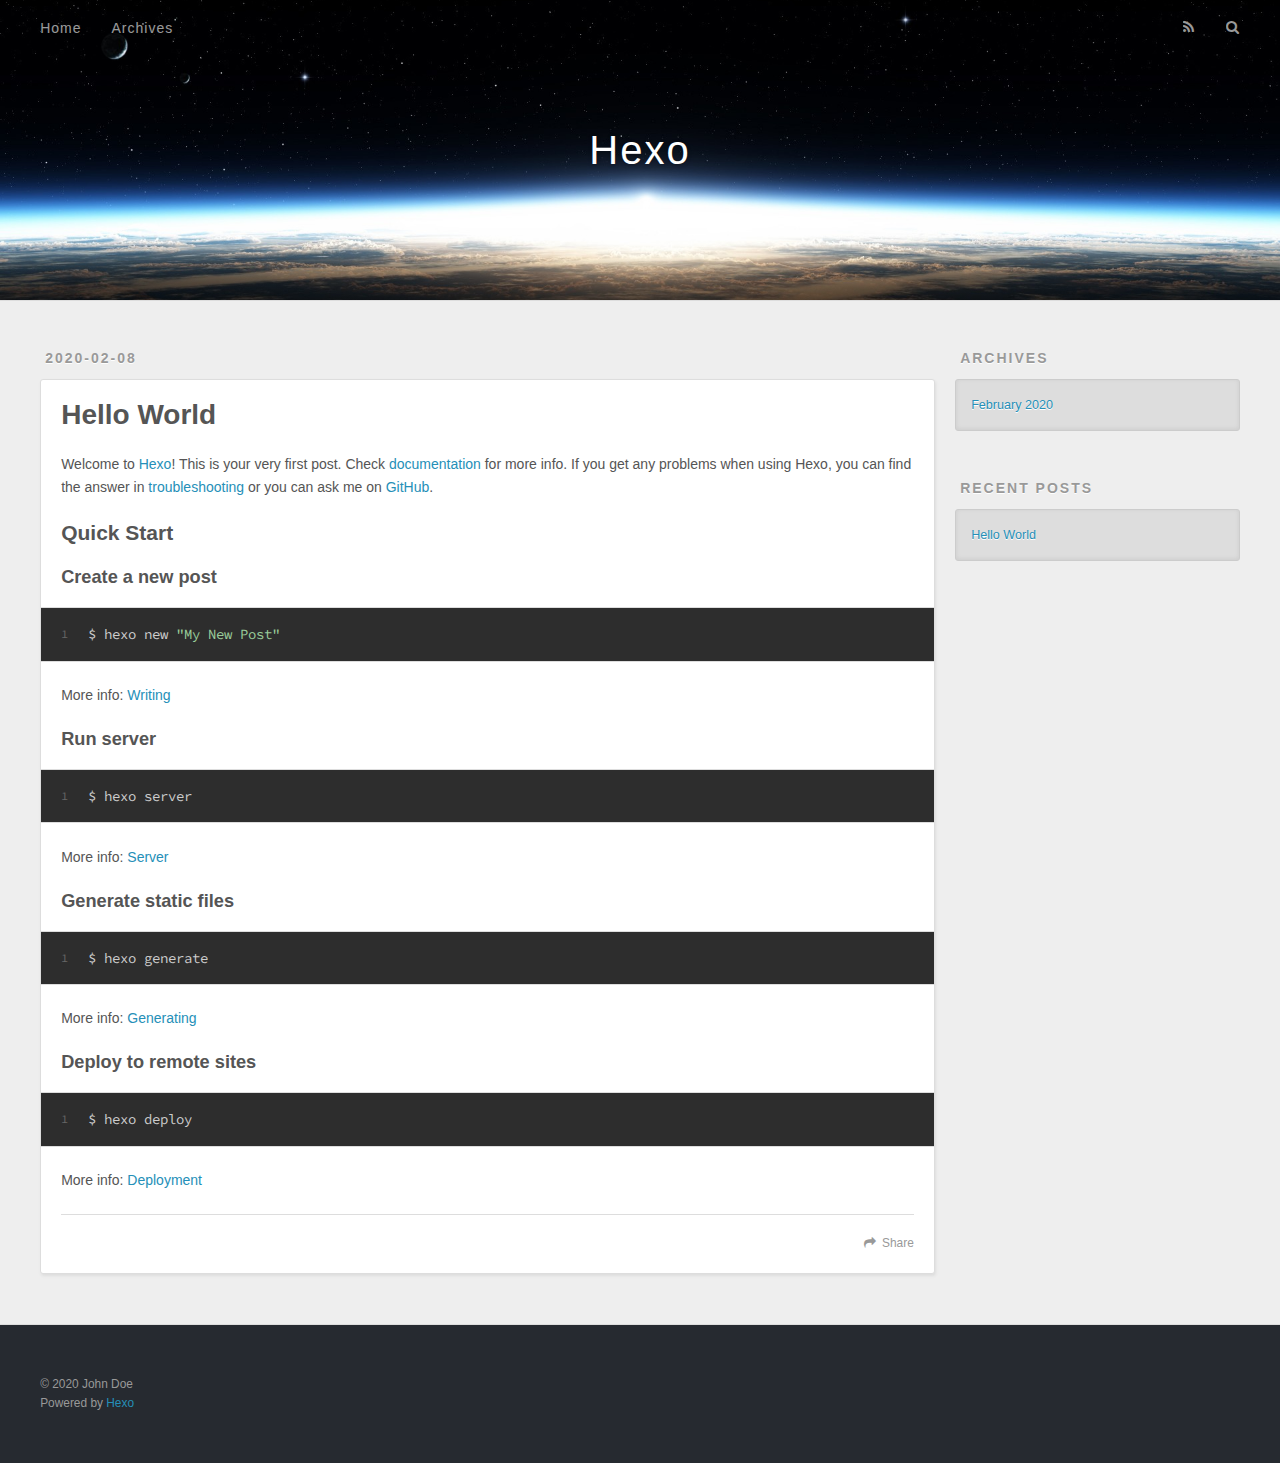
==== index.html @ 09e35860 "Site updated: 2020-02-08 11:05:08" ====
<!DOCTYPE html>
<html>
<head>
  <meta charset="utf-8">
  

  
  <title>Hexo</title>
  <meta name="viewport" content="width=device-width, initial-scale=1, maximum-scale=1">
  <meta property="og:type" content="website">
<meta property="og:title" content="Hexo">
<meta property="og:url" content="http://yoursite.com/index.html">
<meta property="og:site_name" content="Hexo">
<meta property="og:locale" content="en_US">
<meta property="article:author" content="John Doe">
<meta name="twitter:card" content="summary">
  
    <link rel="alternate" href="/atom.xml" title="Hexo" type="application/atom+xml">
  
  
    <link rel="icon" href="/favicon.png">
  
  
    <link href="//fonts.googleapis.com/css?family=Source+Code+Pro" rel="stylesheet" type="text/css">
  
  
<link rel="stylesheet" href="/css/style.css">

<meta name="generator" content="Hexo 4.2.0"></head>

<body>
  <div id="container">
    <div id="wrap">
      <header id="header">
  <div id="banner"></div>
  <div id="header-outer" class="outer">
    <div id="header-title" class="inner">
      <h1 id="logo-wrap">
        <a href="/" id="logo">Hexo</a>
      </h1>
      
    </div>
    <div id="header-inner" class="inner">
      <nav id="main-nav">
        <a id="main-nav-toggle" class="nav-icon"></a>
        
          <a class="main-nav-link" href="/">Home</a>
        
          <a class="main-nav-link" href="/archives">Archives</a>
        
      </nav>
      <nav id="sub-nav">
        
          <a id="nav-rss-link" class="nav-icon" href="/atom.xml" title="RSS Feed"></a>
        
        <a id="nav-search-btn" class="nav-icon" title="Search"></a>
      </nav>
      <div id="search-form-wrap">
        <form action="//google.com/search" method="get" accept-charset="UTF-8" class="search-form"><input type="search" name="q" class="search-form-input" placeholder="Search"><button type="submit" class="search-form-submit">&#xF002;</button><input type="hidden" name="sitesearch" value="http://yoursite.com"></form>
      </div>
    </div>
  </div>
</header>
      <div class="outer">
        <section id="main">
  
    <article id="post-hello-world" class="article article-type-post" itemscope itemprop="blogPost">
  <div class="article-meta">
    <a href="/2020/02/08/hello-world/" class="article-date">
  <time datetime="2020-02-08T02:45:03.140Z" itemprop="datePublished">2020-02-08</time>
</a>
    
  </div>
  <div class="article-inner">
    
    
      <header class="article-header">
        
  
    <h1 itemprop="name">
      <a class="article-title" href="/2020/02/08/hello-world/">Hello World</a>
    </h1>
  

      </header>
    
    <div class="article-entry" itemprop="articleBody">
      
        <p>Welcome to <a href="https://hexo.io/" target="_blank" rel="noopener">Hexo</a>! This is your very first post. Check <a href="https://hexo.io/docs/" target="_blank" rel="noopener">documentation</a> for more info. If you get any problems when using Hexo, you can find the answer in <a href="https://hexo.io/docs/troubleshooting.html" target="_blank" rel="noopener">troubleshooting</a> or you can ask me on <a href="https://github.com/hexojs/hexo/issues" target="_blank" rel="noopener">GitHub</a>.</p>
<h2 id="Quick-Start"><a href="#Quick-Start" class="headerlink" title="Quick Start"></a>Quick Start</h2><h3 id="Create-a-new-post"><a href="#Create-a-new-post" class="headerlink" title="Create a new post"></a>Create a new post</h3><figure class="highlight bash"><table><tr><td class="gutter"><pre><span class="line">1</span><br></pre></td><td class="code"><pre><span class="line">$ hexo new <span class="string">"My New Post"</span></span><br></pre></td></tr></table></figure>

<p>More info: <a href="https://hexo.io/docs/writing.html" target="_blank" rel="noopener">Writing</a></p>
<h3 id="Run-server"><a href="#Run-server" class="headerlink" title="Run server"></a>Run server</h3><figure class="highlight bash"><table><tr><td class="gutter"><pre><span class="line">1</span><br></pre></td><td class="code"><pre><span class="line">$ hexo server</span><br></pre></td></tr></table></figure>

<p>More info: <a href="https://hexo.io/docs/server.html" target="_blank" rel="noopener">Server</a></p>
<h3 id="Generate-static-files"><a href="#Generate-static-files" class="headerlink" title="Generate static files"></a>Generate static files</h3><figure class="highlight bash"><table><tr><td class="gutter"><pre><span class="line">1</span><br></pre></td><td class="code"><pre><span class="line">$ hexo generate</span><br></pre></td></tr></table></figure>

<p>More info: <a href="https://hexo.io/docs/generating.html" target="_blank" rel="noopener">Generating</a></p>
<h3 id="Deploy-to-remote-sites"><a href="#Deploy-to-remote-sites" class="headerlink" title="Deploy to remote sites"></a>Deploy to remote sites</h3><figure class="highlight bash"><table><tr><td class="gutter"><pre><span class="line">1</span><br></pre></td><td class="code"><pre><span class="line">$ hexo deploy</span><br></pre></td></tr></table></figure>

<p>More info: <a href="https://hexo.io/docs/one-command-deployment.html" target="_blank" rel="noopener">Deployment</a></p>

      
    </div>
    <footer class="article-footer">
      <a data-url="http://yoursite.com/2020/02/08/hello-world/" data-id="ck6d0cosb0000vsss9gasaa47" class="article-share-link">Share</a>
      
      
    </footer>
  </div>
  
</article>


  


</section>
        
          <aside id="sidebar">
  
    

  
    

  
    
  
    
  <div class="widget-wrap">
    <h3 class="widget-title">Archives</h3>
    <div class="widget">
      <ul class="archive-list"><li class="archive-list-item"><a class="archive-list-link" href="/archives/2020/02/">February 2020</a></li></ul>
    </div>
  </div>


  
    
  <div class="widget-wrap">
    <h3 class="widget-title">Recent Posts</h3>
    <div class="widget">
      <ul>
        
          <li>
            <a href="/2020/02/08/hello-world/">Hello World</a>
          </li>
        
      </ul>
    </div>
  </div>

  
</aside>
        
      </div>
      <footer id="footer">
  
  <div class="outer">
    <div id="footer-info" class="inner">
      &copy; 2020 John Doe<br>
      Powered by <a href="http://hexo.io/" target="_blank">Hexo</a>
    </div>
  </div>
</footer>
    </div>
    <nav id="mobile-nav">
  
    <a href="/" class="mobile-nav-link">Home</a>
  
    <a href="/archives" class="mobile-nav-link">Archives</a>
  
</nav>
    

<script src="//ajax.googleapis.com/ajax/libs/jquery/2.0.3/jquery.min.js"></script>


  
<link rel="stylesheet" href="/fancybox/jquery.fancybox.css">

  
<script src="/fancybox/jquery.fancybox.pack.js"></script>




<script src="/js/script.js"></script>




  </div>
</body>
</html>
---- css/style.css ----
body {
  width: 100%;
}
body:before,
body:after {
  content: "";
  display: table;
}
body:after {
  clear: both;
}
html,
body,
div,
span,
applet,
object,
iframe,
h1,
h2,
h3,
h4,
h5,
h6,
p,
blockquote,
pre,
a,
abbr,
acronym,
address,
big,
cite,
code,
del,
dfn,
em,
img,
ins,
kbd,
q,
s,
samp,
small,
strike,
strong,
sub,
sup,
tt,
var,
dl,
dt,
dd,
ol,
ul,
li,
fieldset,
form,
label,
legend,
table,
caption,
tbody,
tfoot,
thead,
tr,
th,
td {
  margin: 0;
  padding: 0;
  border: 0;
  outline: 0;
  font-weight: inherit;
  font-style: inherit;
  font-family: inherit;
  font-size: 100%;
  vertical-align: baseline;
}
body {
  line-height: 1;
  color: #000;
  background: #fff;
}
ol,
ul {
  list-style: none;
}
table {
  border-collapse: separate;
  border-spacing: 0;
  vertical-align: middle;
}
caption,
th,
td {
  text-align: left;
  font-weight: normal;
  vertical-align: middle;
}
a img {
  border: none;
}
input,
button {
  margin: 0;
  padding: 0;
}
input::-moz-focus-inner,
button::-moz-focus-inner {
  border: 0;
  padding: 0;
}
@font-face {
  font-family: FontAwesome;
  font-style: normal;
  font-weight: normal;
  src: url("fonts/fontawesome-webfont.eot?v=#4.0.3");
  src: url("fonts/fontawesome-webfont.eot?#iefix&v=#4.0.3") format("embedded-opentype"), url("fonts/fontawesome-webfont.woff?v=#4.0.3") format("woff"), url("fonts/fontawesome-webfont.ttf?v=#4.0.3") format("truetype"), url("fonts/fontawesome-webfont.svg#fontawesomeregular?v=#4.0.3") format("svg");
}
html,
body,
#container {
  height: 100%;
}
body {
  background: #eee;
  font: 14px -apple-system, BlinkMacSystemFont, "Segoe UI", "Roboto", "Oxygen", "Ubuntu", "Cantarell", "Fira Sans", "Droid Sans", "Helvetica Neue", sans-serif;
  -webkit-text-size-adjust: 100%;
}
.outer {
  max-width: 1220px;
  margin: 0 auto;
  padding: 0 20px;
}
.outer:before,
.outer:after {
  content: "";
  display: table;
}
.outer:after {
  clear: both;
}
.inner {
  display: inline;
  float: left;
  width: 98.33333333333333%;
  margin: 0 0.833333333333333%;
}
.left,
.alignleft {
  float: left;
}
.right,
.alignright {
  float: right;
}
.clear {
  clear: both;
}
#container {
  position: relative;
}
.mobile-nav-on {
  overflow: hidden;
}
#wrap {
  height: 100%;
  width: 100%;
  position: absolute;
  top: 0;
  left: 0;
  -webkit-transition: 0.2s ease-out;
  -moz-transition: 0.2s ease-out;
  -ms-transition: 0.2s ease-out;
  transition: 0.2s ease-out;
  z-index: 1;
  background: #eee;
}
.mobile-nav-on #wrap {
  left: 280px;
}
@media screen and (min-width: 768px) {
  #main {
    display: inline;
    float: left;
    width: 73.33333333333333%;
    margin: 0 0.833333333333333%;
  }
}
.article-date,
.article-category-link,
.archive-year,
.widget-title {
  text-decoration: none;
  text-transform: uppercase;
  letter-spacing: 2px;
  color: #999;
  margin-bottom: 1em;
  margin-left: 5px;
  line-height: 1em;
  text-shadow: 0 1px #fff;
  font-weight: bold;
}
.article-inner,
.archive-article-inner {
  background: #fff;
  -webkit-box-shadow: 1px 2px 3px #ddd;
  box-shadow: 1px 2px 3px #ddd;
  border: 1px solid #ddd;
  border-radius: 3px;
}
.article-entry h1,
.widget h1 {
  font-size: 2em;
}
.article-entry h2,
.widget h2 {
  font-size: 1.5em;
}
.article-entry h3,
.widget h3 {
  font-size: 1.3em;
}
.article-entry h4,
.widget h4 {
  font-size: 1.2em;
}
.article-entry h5,
.widget h5 {
  font-size: 1em;
}
.article-entry h6,
.widget h6 {
  font-size: 1em;
  color: #999;
}
.article-entry hr,
.widget hr {
  border: 1px dashed #ddd;
}
.article-entry strong,
.widget strong {
  font-weight: bold;
}
.article-entry em,
.widget em,
.article-entry cite,
.widget cite {
  font-style: italic;
}
.article-entry sup,
.widget sup,
.article-entry sub,
.widget sub {
  font-size: 0.75em;
  line-height: 0;
  position: relative;
  vertical-align: baseline;
}
.article-entry sup,
.widget sup {
  top: -0.5em;
}
.article-entry sub,
.widget sub {
  bottom: -0.2em;
}
.article-entry small,
.widget small {
  font-size: 0.85em;
}
.article-entry acronym,
.widget acronym,
.article-entry abbr,
.widget abbr {
  border-bottom: 1px dotted;
}
.article-entry ul,
.widget ul,
.article-entry ol,
.widget ol,
.article-entry dl,
.widget dl {
  margin: 0 20px;
  line-height: 1.6em;
}
.article-entry ul ul,
.widget ul ul,
.article-entry ol ul,
.widget ol ul,
.article-entry ul ol,
.widget ul ol,
.article-entry ol ol,
.widget ol ol {
  margin-top: 0;
  margin-bottom: 0;
}
.article-entry ul,
.widget ul {
  list-style: disc;
}
.article-entry ol,
.widget ol {
  list-style: decimal;
}
.article-entry dt,
.widget dt {
  font-weight: bold;
}
#header {
  height: 300px;
  position: relative;
  border-bottom: 1px solid #ddd;
}
#header:before,
#header:after {
  content: "";
  position: absolute;
  left: 0;
  right: 0;
  height: 40px;
}
#header:before {
  top: 0;
  background: -webkit-linear-gradient(rgba(0,0,0,0.2), transparent);
  background: -moz-linear-gradient(rgba(0,0,0,0.2), transparent);
  background: -ms-linear-gradient(rgba(0,0,0,0.2), transparent);
  background: linear-gradient(rgba(0,0,0,0.2), transparent);
}
#header:after {
  bottom: 0;
  background: -webkit-linear-gradient(transparent, rgba(0,0,0,0.2));
  background: -moz-linear-gradient(transparent, rgba(0,0,0,0.2));
  background: -ms-linear-gradient(transparent, rgba(0,0,0,0.2));
  background: linear-gradient(transparent, rgba(0,0,0,0.2));
}
#header-outer {
  height: 100%;
  position: relative;
}
#header-inner {
  position: relative;
  overflow: hidden;
}
#banner {
  position: absolute;
  top: 0;
  left: 0;
  width: 100%;
  height: 100%;
  background: url("images/banner.jpg") center #000;
  -webkit-background-size: cover;
  -moz-background-size: cover;
  background-size: cover;
  z-index: -1;
}
#header-title {
  text-align: center;
  height: 40px;
  position: absolute;
  top: 50%;
  left: 0;
  margin-top: -20px;
}
#logo,
#subtitle {
  text-decoration: none;
  color: #fff;
  font-weight: 300;
  text-shadow: 0 1px 4px rgba(0,0,0,0.3);
}
#logo {
  font-size: 40px;
  line-height: 40px;
  letter-spacing: 2px;
}
#subtitle {
  font-size: 16px;
  line-height: 16px;
  letter-spacing: 1px;
}
#subtitle-wrap {
  margin-top: 16px;
}
#main-nav {
  float: left;
  margin-left: -15px;
}
.nav-icon,
.main-nav-link {
  float: left;
  color: #fff;
  opacity: 0.6;
  text-decoration: none;
  text-shadow: 0 1px rgba(0,0,0,0.2);
  -webkit-transition: opacity 0.2s;
  -moz-transition: opacity 0.2s;
  -ms-transition: opacity 0.2s;
  transition: opacity 0.2s;
  display: block;
  padding: 20px 15px;
}
.nav-icon:hover,
.main-nav-link:hover {
  opacity: 1;
}
.nav-icon {
  font-family: FontAwesome;
  text-align: center;
  font-size: 14px;
  width: 14px;
  height: 14px;
  padding: 20px 15px;
  position: relative;
  cursor: pointer;
}
.main-nav-link {
  font-weight: 300;
  letter-spacing: 1px;
}
@media screen and (max-width: 479px) {
  .main-nav-link {
    display: none;
  }
}
#main-nav-toggle {
  display: none;
}
#main-nav-toggle:before {
  content: "\f0c9";
}
@media screen and (max-width: 479px) {
  #main-nav-toggle {
    display: block;
  }
}
#sub-nav {
  float: right;
  margin-right: -15px;
}
#nav-rss-link:before {
  content: "\f09e";
}
#nav-search-btn:before {
  content: "\f002";
}
#search-form-wrap {
  position: absolute;
  top: 15px;
  width: 150px;
  height: 30px;
  right: -150px;
  opacity: 0;
  -webkit-transition: 0.2s ease-out;
  -moz-transition: 0.2s ease-out;
  -ms-transition: 0.2s ease-out;
  transition: 0.2s ease-out;
}
#search-form-wrap.on {
  opacity: 1;
  right: 0;
}
@media screen and (max-width: 479px) {
  #search-form-wrap {
    width: 100%;
    right: -100%;
  }
}
.search-form {
  position: absolute;
  top: 0;
  left: 0;
  right: 0;
  background: #fff;
  padding: 5px 15px;
  border-radius: 15px;
  -webkit-box-shadow: 0 0 10px rgba(0,0,0,0.3);
  box-shadow: 0 0 10px rgba(0,0,0,0.3);
}
.search-form-input {
  border: none;
  background: none;
  color: #555;
  width: 100%;
  font: 13px -apple-system, BlinkMacSystemFont, "Segoe UI", "Roboto", "Oxygen", "Ubuntu", "Cantarell", "Fira Sans", "Droid Sans", "Helvetica Neue", sans-serif;
  outline: none;
}
.search-form-input::-webkit-search-results-decoration,
.search-form-input::-webkit-search-cancel-button {
  -webkit-appearance: none;
}
.search-form-submit {
  position: absolute;
  top: 50%;
  right: 10px;
  margin-top: -7px;
  font: 13px FontAwesome;
  border: none;
  background: none;
  color: #bbb;
  cursor: pointer;
}
.search-form-submit:hover,
.search-form-submit:focus {
  color: #777;
}
.article {
  margin: 50px 0;
}
.article-inner {
  overflow: hidden;
}
.article-meta:before,
.article-meta:after {
  content: "";
  display: table;
}
.article-meta:after {
  clear: both;
}
.article-date {
  float: left;
}
.article-category {
  float: left;
  line-height: 1em;
  color: #ccc;
  text-shadow: 0 1px #fff;
  margin-left: 8px;
}
.article-category:before {
  content: "\2022";
}
.article-category-link {
  margin: 0 12px 1em;
}
.article-header {
  padding: 20px 20px 0;
}
.article-title {
  text-decoration: none;
  font-size: 2em;
  font-weight: bold;
  color: #555;
  line-height: 1.1em;
  -webkit-transition: color 0.2s;
  -moz-transition: color 0.2s;
  -ms-transition: color 0.2s;
  transition: color 0.2s;
}
a.article-title:hover {
  color: #258fb8;
}
.article-entry {
  color: #555;
  padding: 0 20px;
}
.article-entry:before,
.article-entry:after {
  content: "";
  display: table;
}
.article-entry:after {
  clear: both;
}
.article-entry p,
.article-entry table {
  line-height: 1.6em;
  margin: 1.6em 0;
}
.article-entry h1,
.article-entry h2,
.article-entry h3,
.article-entry h4,
.article-entry h5,
.article-entry h6 {
  font-weight: bold;
}
.article-entry h1,
.article-entry h2,
.article-entry h3,
.article-entry h4,
.article-entry h5,
.article-entry h6 {
  line-height: 1.1em;
  margin: 1.1em 0;
}
.article-entry a {
  color: #258fb8;
  text-decoration: none;
}
.article-entry a:hover {
  text-decoration: underline;
}
.article-entry ul,
.article-entry ol,
.article-entry dl {
  margin-top: 1.6em;
  margin-bottom: 1.6em;
}
.article-entry img,
.article-entry video {
  max-width: 100%;
  height: auto;
  display: block;
  margin: auto;
}
.article-entry iframe {
  border: none;
}
.article-entry table {
  width: 100%;
  border-collapse: collapse;
  border-spacing: 0;
}
.article-entry th {
  font-weight: bold;
  border-bottom: 3px solid #ddd;
  padding-bottom: 0.5em;
}
.article-entry td {
  border-bottom: 1px solid #ddd;
  padding: 10px 0;
}
.article-entry blockquote {
  font-family: Georgia, "Times New Roman", serif;
  font-size: 1.4em;
  margin: 1.6em 20px;
  text-align: center;
}
.article-entry blockquote footer {
  font-size: 14px;
  margin: 1.6em 0;
  font-family: -apple-system, BlinkMacSystemFont, "Segoe UI", "Roboto", "Oxygen", "Ubuntu", "Cantarell", "Fira Sans", "Droid Sans", "Helvetica Neue", sans-serif;
}
.article-entry blockquote footer cite:before {
  content: "—";
  padding: 0 0.5em;
}
.article-entry .pullquote {
  text-align: left;
  width: 45%;
  margin: 0;
}
.article-entry .pullquote.left {
  margin-left: 0.5em;
  margin-right: 1em;
}
.article-entry .pullquote.right {
  margin-right: 0.5em;
  margin-left: 1em;
}
.article-entry .caption {
  color: #999;
  display: block;
  font-size: 0.9em;
  margin-top: 0.5em;
  position: relative;
  text-align: center;
}
.article-entry .video-container {
  position: relative;
  padding-top: 56.25%;
  height: 0;
  overflow: hidden;
}
.article-entry .video-container iframe,
.article-entry .video-container object,
.article-entry .video-container embed {
  position: absolute;
  top: 0;
  left: 0;
  width: 100%;
  height: 100%;
  margin-top: 0;
}
.article-more-link a {
  display: inline-block;
  line-height: 1em;
  padding: 6px 15px;
  border-radius: 15px;
  background: #eee;
  color: #999;
  text-shadow: 0 1px #fff;
  text-decoration: none;
}
.article-more-link a:hover {
  background: #258fb8;
  color: #fff;
  text-decoration: none;
  text-shadow: 0 1px #1e7293;
}
.article-footer {
  font-size: 0.85em;
  line-height: 1.6em;
  border-top: 1px solid #ddd;
  padding-top: 1.6em;
  margin: 0 20px 20px;
}
.article-footer:before,
.article-footer:after {
  content: "";
  display: table;
}
.article-footer:after {
  clear: both;
}
.article-footer a {
  color: #999;
  text-decoration: none;
}
.article-footer a:hover {
  color: #555;
}
.article-tag-list-item {
  float: left;
  margin-right: 10px;
}
.article-tag-list-link:before {
  content: "#";
}
.article-comment-link {
  float: right;
}
.article-comment-link:before {
  content: "\f075";
  font-family: FontAwesome;
  padding-right: 8px;
}
.article-share-link {
  cursor: pointer;
  float: right;
  margin-left: 20px;
}
.article-share-link:before {
  content: "\f064";
  font-family: FontAwesome;
  padding-right: 6px;
}
#article-nav {
  position: relative;
}
#article-nav:before,
#article-nav:after {
  content: "";
  display: table;
}
#article-nav:after {
  clear: both;
}
@media screen and (min-width: 768px) {
  #article-nav {
    margin: 50px 0;
  }
  #article-nav:before {
    width: 8px;
    height: 8px;
    position: absolute;
    top: 50%;
    left: 50%;
    margin-top: -4px;
    margin-left: -4px;
    content: "";
    border-radius: 50%;
    background: #ddd;
    -webkit-box-shadow: 0 1px 2px #fff;
    box-shadow: 0 1px 2px #fff;
  }
}
.article-nav-link-wrap {
  text-decoration: none;
  text-shadow: 0 1px #fff;
  color: #999;
  -webkit-box-sizing: border-box;
  -moz-box-sizing: border-box;
  box-sizing: border-box;
  margin-top: 50px;
  text-align: center;
  display: block;
}
.article-nav-link-wrap:hover {
  color: #555;
}
@media screen and (min-width: 768px) {
  .article-nav-link-wrap {
    width: 50%;
    margin-top: 0;
  }
}
@media screen and (min-width: 768px) {
  #article-nav-newer {
    float: left;
    text-align: right;
    padding-right: 20px;
  }
}
@media screen and (min-width: 768px) {
  #article-nav-older {
    float: right;
    text-align: left;
    padding-left: 20px;
  }
}
.article-nav-caption {
  text-transform: uppercase;
  letter-spacing: 2px;
  color: #ddd;
  line-height: 1em;
  font-weight: bold;
}
#article-nav-newer .article-nav-caption {
  margin-right: -2px;
}
.article-nav-title {
  font-size: 0.85em;
  line-height: 1.6em;
  margin-top: 0.5em;
}
.article-share-box {
  position: absolute;
  display: none;
  background: #fff;
  -webkit-box-shadow: 1px 2px 10px rgba(0,0,0,0.2);
  box-shadow: 1px 2px 10px rgba(0,0,0,0.2);
  border-radius: 3px;
  margin-left: -145px;
  overflow: hidden;
  z-index: 1;
}
.article-share-box.on {
  display: block;
}
.article-share-input {
  width: 100%;
  background: none;
  -webkit-box-sizing: border-box;
  -moz-box-sizing: border-box;
  box-sizing: border-box;
  font: 14px -apple-system, BlinkMacSystemFont, "Segoe UI", "Roboto", "Oxygen", "Ubuntu", "Cantarell", "Fira Sans", "Droid Sans", "Helvetica Neue", sans-serif;
  padding: 0 15px;
  color: #555;
  outline: none;
  border: 1px solid #ddd;
  border-radius: 3px 3px 0 0;
  height: 36px;
  line-height: 36px;
}
.article-share-links {
  background: #eee;
}
.article-share-links:before,
.article-share-links:after {
  content: "";
  display: table;
}
.article-share-links:after {
  clear: both;
}
.article-share-twitter,
.article-share-facebook,
.article-share-pinterest,
.article-share-google {
  width: 50px;
  height: 36px;
  display: block;
  float: left;
  position: relative;
  color: #999;
  text-shadow: 0 1px #fff;
}
.article-share-twitter:before,
.article-share-facebook:before,
.article-share-pinterest:before,
.article-share-google:before {
  font-size: 20px;
  font-family: FontAwesome;
  width: 20px;
  height: 20px;
  position: absolute;
  top: 50%;
  left: 50%;
  margin-top: -10px;
  margin-left: -10px;
  text-align: center;
}
.article-share-twitter:hover,
.article-share-facebook:hover,
.article-share-pinterest:hover,
.article-share-google:hover {
  color: #fff;
}
.article-share-twitter:before {
  content: "\f099";
}
.article-share-twitter:hover {
  background: #00aced;
  text-shadow: 0 1px #008abe;
}
.article-share-facebook:before {
  content: "\f09a";
}
.article-share-facebook:hover {
  background: #3b5998;
  text-shadow: 0 1px #2f477a;
}
.article-share-pinterest:before {
  content: "\f0d2";
}
.article-share-pinterest:hover {
  background: #cb2027;
  text-shadow: 0 1px #a21a1f;
}
.article-share-google:before {
  content: "\f0d5";
}
.article-share-google:hover {
  background: #dd4b39;
  text-shadow: 0 1px #be3221;
}
.article-gallery {
  background: #000;
  position: relative;
}
.article-gallery-photos {
  position: relative;
  overflow: hidden;
}
.article-gallery-img {
  display: none;
  max-width: 100%;
}
.article-gallery-img:first-child {
  display: block;
}
.article-gallery-img.loaded {
  position: absolute;
  display: block;
}
.article-gallery-img img {
  display: block;
  max-width: 100%;
  margin: 0 auto;
}
#comments {
  background: #fff;
  -webkit-box-shadow: 1px 2px 3px #ddd;
  box-shadow: 1px 2px 3px #ddd;
  padding: 20px;
  border: 1px solid #ddd;
  border-radius: 3px;
  margin: 50px 0;
}
#comments a {
  color: #258fb8;
}
.archives-wrap {
  margin: 50px 0;
}
.archives:before,
.archives:after {
  content: "";
  display: table;
}
.archives:after {
  clear: both;
}
.archive-year-wrap {
  margin-bottom: 1em;
}
.archives {
  -webkit-column-gap: 10px;
  -moz-column-gap: 10px;
  column-gap: 10px;
}
@media screen and (min-width: 480px) and (max-width: 767px) {
  .archives {
    -webkit-column-count: 2;
    -moz-column-count: 2;
    column-count: 2;
  }
}
@media screen and (min-width: 768px) {
  .archives {
    -webkit-column-count: 3;
    -moz-column-count: 3;
    column-count: 3;
  }
}
.archive-article {
  -webkit-column-break-inside: avoid;
  page-break-inside: avoid;
  overflow: hidden;
  break-inside: avoid-column;
}
.archive-article-inner {
  padding: 10px;
  margin-bottom: 15px;
}
.archive-article-title {
  text-decoration: none;
  font-weight: bold;
  color: #555;
  -webkit-transition: color 0.2s;
  -moz-transition: color 0.2s;
  -ms-transition: color 0.2s;
  transition: color 0.2s;
  line-height: 1.6em;
}
.archive-article-title:hover {
  color: #258fb8;
}
.archive-article-footer {
  margin-top: 1em;
}
.archive-article-date {
  color: #999;
  text-decoration: none;
  font-size: 0.85em;
  line-height: 1em;
  margin-bottom: 0.5em;
  display: block;
}
#page-nav {
  margin: 50px auto;
  background: #fff;
  -webkit-box-shadow: 1px 2px 3px #ddd;
  box-shadow: 1px 2px 3px #ddd;
  border: 1px solid #ddd;
  border-radius: 3px;
  text-align: center;
  color: #999;
  overflow: hidden;
}
#page-nav:before,
#page-nav:after {
  content: "";
  display: table;
}
#page-nav:after {
  clear: both;
}
#page-nav a,
#page-nav span {
  padding: 10px 20px;
  line-height: 1;
  height: 2ex;
}
#page-nav a {
  color: #999;
  text-decoration: none;
}
#page-nav a:hover {
  background: #999;
  color: #fff;
}
#page-nav .prev {
  float: left;
}
#page-nav .next {
  float: right;
}
#page-nav .page-number {
  display: inline-block;
}
@media screen and (max-width: 479px) {
  #page-nav .page-number {
    display: none;
  }
}
#page-nav .current {
  color: #555;
  font-weight: bold;
}
#page-nav .space {
  color: #ddd;
}
#footer {
  background: #262a30;
  padding: 50px 0;
  border-top: 1px solid #ddd;
  color: #999;
}
#footer a {
  color: #258fb8;
  text-decoration: none;
}
#footer a:hover {
  text-decoration: underline;
}
#footer-info {
  line-height: 1.6em;
  font-size: 0.85em;
}
.article-entry pre,
.article-entry .highlight {
  background: #2d2d2d;
  margin: 0 -20px;
  padding: 15px 20px;
  border-style: solid;
  border-color: #ddd;
  border-width: 1px 0;
  overflow: auto;
  color: #ccc;
  line-height: 22.400000000000002px;
}
.article-entry .highlight .gutter pre,
.article-entry .gist .gist-file .gist-data .line-numbers {
  color: #666;
  font-size: 0.85em;
}
.article-entry pre,
.article-entry code {
  font-family: "Source Code Pro", Consolas, Monaco, Menlo, Consolas, monospace;
}
.article-entry code {
  background: #eee;
  text-shadow: 0 1px #fff;
  padding: 0 0.3em;
}
.article-entry pre code {
  background: none;
  text-shadow: none;
  padding: 0;
}
.article-entry .highlight pre {
  border: none;
  margin: 0;
  padding: 0;
}
.article-entry .highlight table {
  margin: 0;
  width: auto;
}
.article-entry .highlight td {
  border: none;
  padding: 0;
}
.article-entry .highlight figcaption {
  font-size: 0.85em;
  color: #999;
  line-height: 1em;
  margin-bottom: 1em;
}
.article-entry .highlight figcaption:before,
.article-entry .highlight figcaption:after {
  content: "";
  display: table;
}
.article-entry .highlight figcaption:after {
  clear: both;
}
.article-entry .highlight figcaption a {
  float: right;
}
.article-entry .highlight .gutter pre {
  text-align: right;
  padding-right: 20px;
}
.article-entry .highlight .line {
  height: 22.400000000000002px;
}
.article-entry .highlight .line.marked {
  background: #515151;
}
.article-entry .gist {
  margin: 0 -20px;
  border-style: solid;
  border-color: #ddd;
  border-width: 1px 0;
  background: #2d2d2d;
  padding: 15px 20px 15px 0;
}
.article-entry .gist .gist-file {
  border: none;
  font-family: "Source Code Pro", Consolas, Monaco, Menlo, Consolas, monospace;
  margin: 0;
}
.article-entry .gist .gist-file .gist-data {
  background: none;
  border: none;
}
.article-entry .gist .gist-file .gist-data .line-numbers {
  background: none;
  border: none;
  padding: 0 20px 0 0;
}
.article-entry .gist .gist-file .gist-data .line-data {
  padding: 0 !important;
}
.article-entry .gist .gist-file .highlight {
  margin: 0;
  padding: 0;
  border: none;
}
.article-entry .gist .gist-file .gist-meta {
  background: #2d2d2d;
  color: #999;
  font: 0.85em -apple-system, BlinkMacSystemFont, "Segoe UI", "Roboto", "Oxygen", "Ubuntu", "Cantarell", "Fira Sans", "Droid Sans", "Helvetica Neue", sans-serif;
  text-shadow: 0 0;
  padding: 0;
  margin-top: 1em;
  margin-left: 20px;
}
.article-entry .gist .gist-file .gist-meta a {
  color: #258fb8;
  font-weight: normal;
}
.article-entry .gist .gist-file .gist-meta a:hover {
  text-decoration: underline;
}
pre .comment,
pre .title {
  color: #999;
}
pre .variable,
pre .attribute,
pre .tag,
pre .regexp,
pre .ruby .constant,
pre .xml .tag .title,
pre .xml .pi,
pre .xml .doctype,
pre .html .doctype,
pre .css .id,
pre .css .class,
pre .css .pseudo {
  color: #f2777a;
}
pre .number,
pre .preprocessor,
pre .built_in,
pre .literal,
pre .params,
pre .constant {
  color: #f99157;
}
pre .class,
pre .ruby .class .title,
pre .css .rules .attribute {
  color: #9c9;
}
pre .string,
pre .value,
pre .inheritance,
pre .header,
pre .ruby .symbol,
pre .xml .cdata {
  color: #9c9;
}
pre .css .hexcolor {
  color: #6cc;
}
pre .function,
pre .python .decorator,
pre .python .title,
pre .ruby .function .title,
pre .ruby .title .keyword,
pre .perl .sub,
pre .javascript .title,
pre .coffeescript .title {
  color: #69c;
}
pre .keyword,
pre .javascript .function {
  color: #c9c;
}
@media screen and (max-width: 479px) {
  #mobile-nav {
    position: absolute;
    top: 0;
    left: 0;
    width: 280px;
    height: 100%;
    background: #191919;
    border-right: 1px solid #fff;
  }
}
@media screen and (max-width: 479px) {
  .mobile-nav-link {
    display: block;
    color: #999;
    text-decoration: none;
    padding: 15px 20px;
    font-weight: bold;
  }
  .mobile-nav-link:hover {
    color: #fff;
  }
}
@media screen and (min-width: 768px) {
  #sidebar {
    display: inline;
    float: left;
    width: 23.333333333333332%;
    margin: 0 0.833333333333333%;
  }
}
.widget-wrap {
  margin: 50px 0;
}
.widget {
  color: #777;
  text-shadow: 0 1px #fff;
  background: #ddd;
  -webkit-box-shadow: 0 -1px 4px #ccc inset;
  box-shadow: 0 -1px 4px #ccc inset;
  border: 1px solid #ccc;
  padding: 15px;
  border-radius: 3px;
}
.widget a {
  color: #258fb8;
  text-decoration: none;
}
.widget a:hover {
  text-decoration: underline;
}
.widget ul ul,
.widget ol ul,
.widget dl ul,
.widget ul ol,
.widget ol ol,
.widget dl ol,
.widget ul dl,
.widget ol dl,
.widget dl dl {
  margin-left: 15px;
  list-style: disc;
}
.widget {
  line-height: 1.6em;
  word-wrap: break-word;
  font-size: 0.9em;
}
.widget ul,
.widget ol {
  list-style: none;
  margin: 0;
}
.widget ul ul,
.widget ol ul,
.widget ul ol,
.widget ol ol {
  margin: 0 20px;
}
.widget ul ul,
.widget ol ul {
  list-style: disc;
}
.widget ul ol,
.widget ol ol {
  list-style: decimal;
}
.category-list-count,
.tag-list-count,
.archive-list-count {
  padding-left: 5px;
  color: #999;
  font-size: 0.85em;
}
.category-list-count:before,
.tag-list-count:before,
.archive-list-count:before {
  content: "(";
}
.category-list-count:after,
.tag-list-count:after,
.archive-list-count:after {
  content: ")";
}
.tagcloud a {
  margin-right: 5px;
  display: inline-block;
}
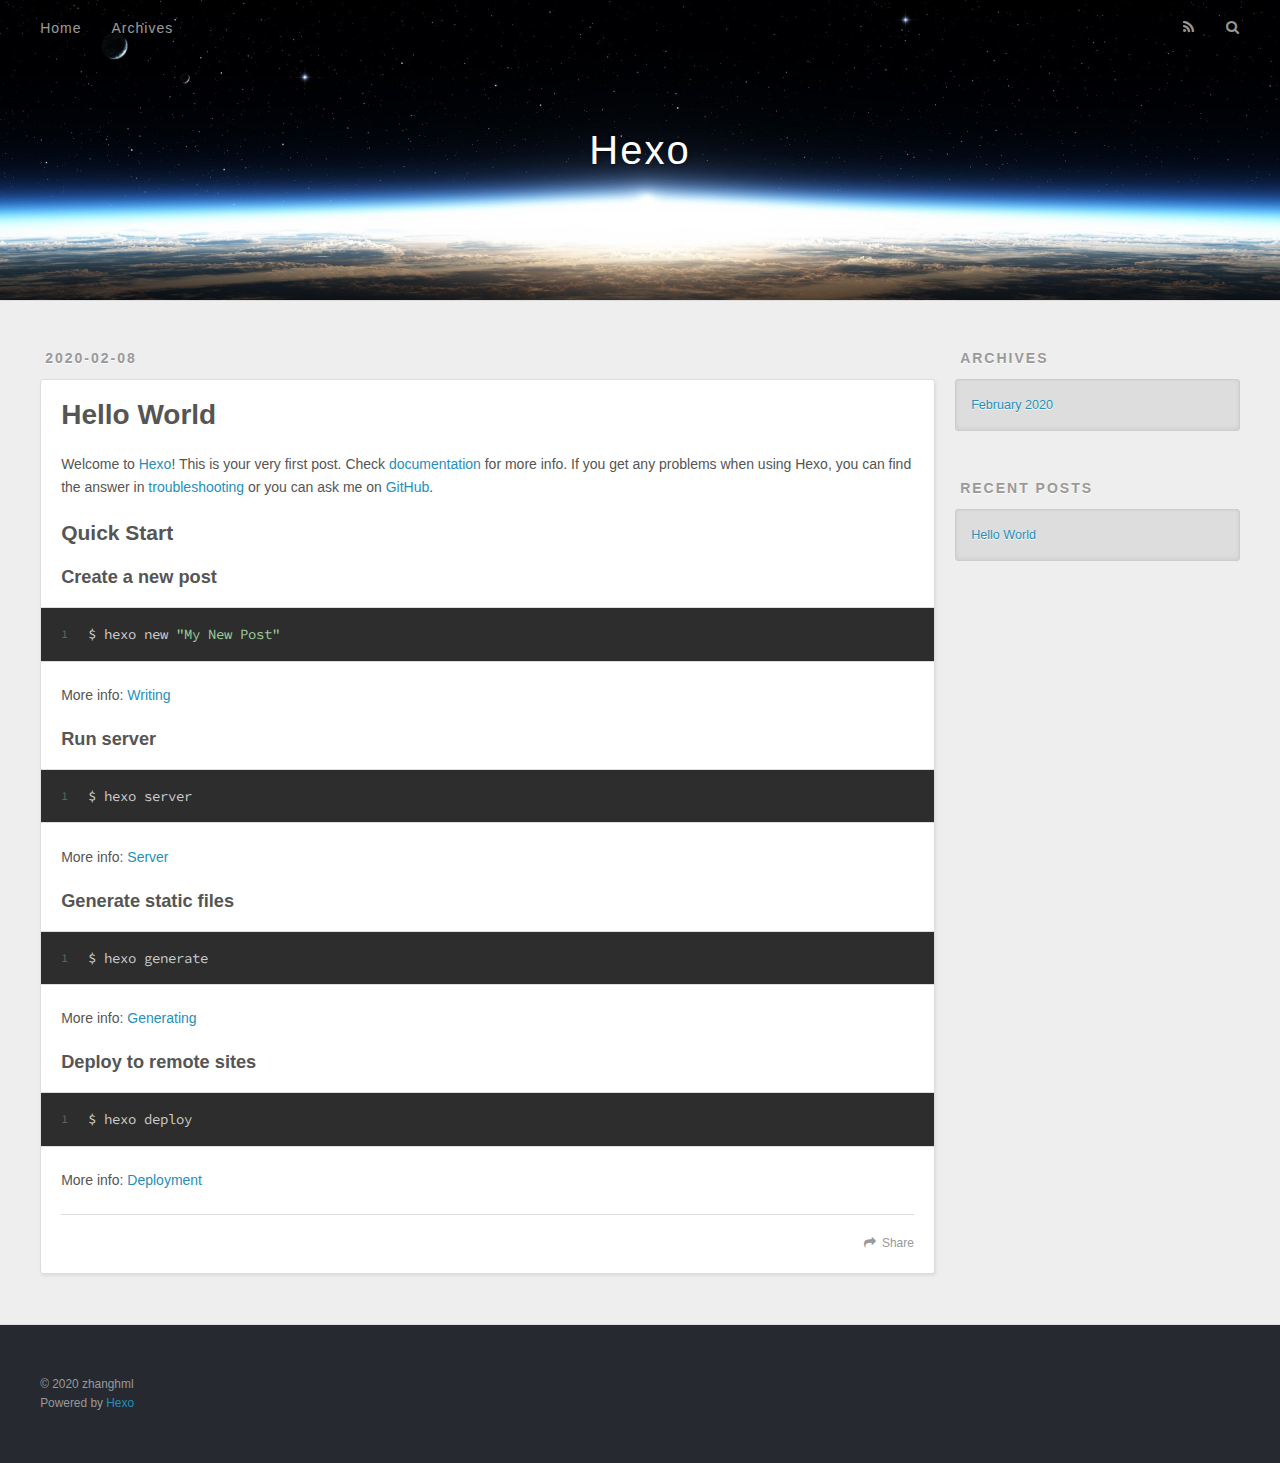
==== commit 9694e5e9: "Site updated: 2020-02-08 13:38:48" ====
--- a/index.html
+++ b/index.html
@@ -12,7 +12,7 @@
 <meta property="og:url" content="http://yoursite.com/index.html">
 <meta property="og:site_name" content="Hexo">
 <meta property="og:locale" content="en_US">
-<meta property="article:author" content="John Doe">
+<meta property="article:author" content="zhanghml">
 <meta name="twitter:card" content="summary">
   
     <link rel="alternate" href="/atom.xml" title="Hexo" type="application/atom+xml">
@@ -159,7 +159,7 @@
   
   <div class="outer">
     <div id="footer-info" class="inner">
-      &copy; 2020 John Doe<br>
+      &copy; 2020 zhanghml<br>
       Powered by <a href="http://hexo.io/" target="_blank">Hexo</a>
     </div>
   </div>
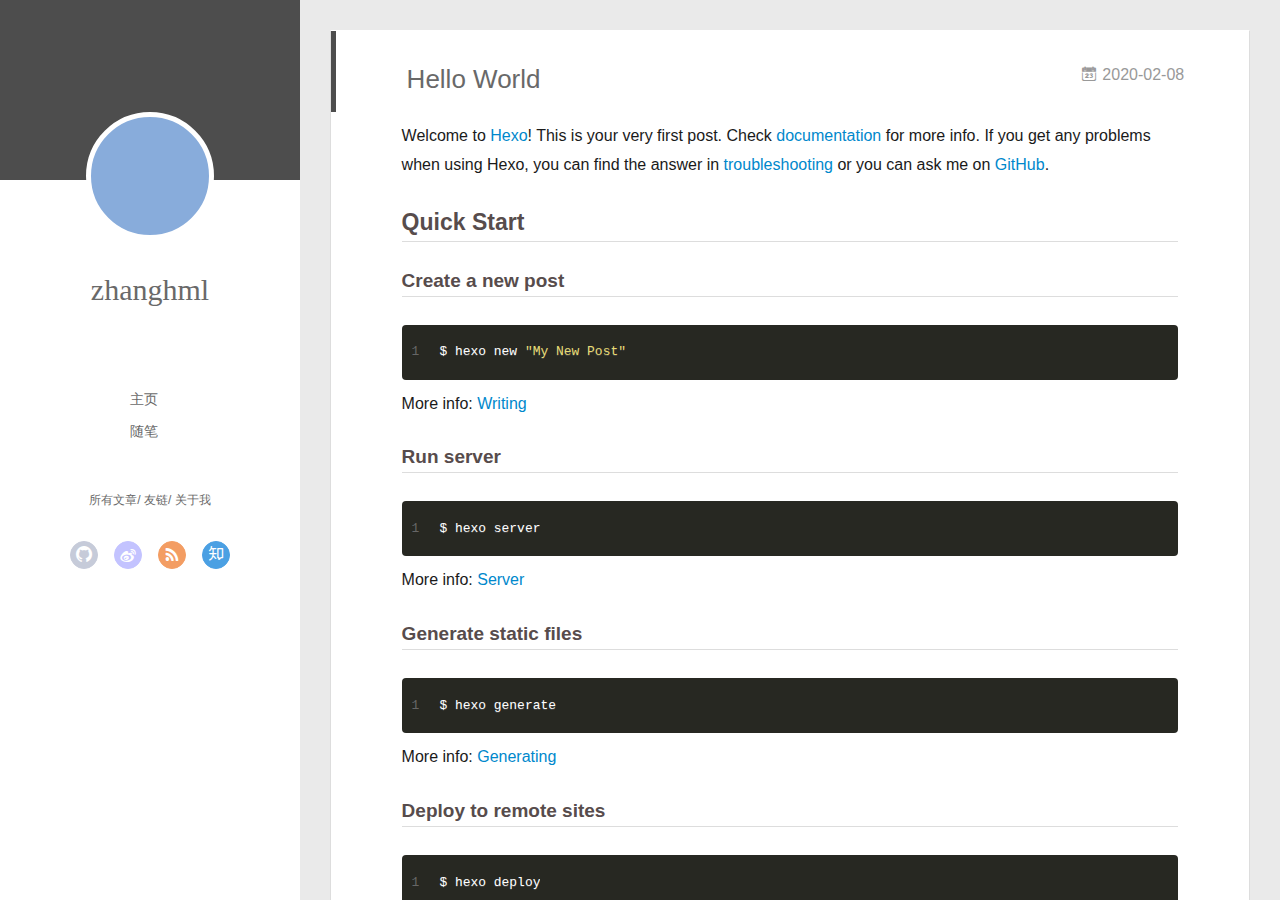
==== commit 64ae5024: "Site updated: 2020-02-08 14:01:09" ====
--- a/index.html
+++ b/index.html
@@ -3,76 +3,157 @@
 <head>
   <meta charset="utf-8">
   
-
-  
-  <title>Hexo</title>
+  <meta name="renderer" content="webkit">
+  <meta http-equiv="X-UA-Compatible" content="IE=edge" >
+  <link rel="dns-prefetch" href="http://yoursite.com">
+  <title>我的博客网站</title>
   <meta name="viewport" content="width=device-width, initial-scale=1, maximum-scale=1">
   <meta property="og:type" content="website">
-<meta property="og:title" content="Hexo">
+<meta property="og:title" content="我的博客网站">
 <meta property="og:url" content="http://yoursite.com/index.html">
-<meta property="og:site_name" content="Hexo">
+<meta property="og:site_name" content="我的博客网站">
 <meta property="og:locale" content="en_US">
 <meta property="article:author" content="zhanghml">
 <meta name="twitter:card" content="summary">
   
-    <link rel="alternate" href="/atom.xml" title="Hexo" type="application/atom+xml">
+    <link rel="alternative" href="/atom.xml" title="我的博客网站" type="application/atom+xml">
   
   
     <link rel="icon" href="/favicon.png">
   
-  
-    <link href="//fonts.googleapis.com/css?family=Source+Code+Pro" rel="stylesheet" type="text/css">
-  
-  
-<link rel="stylesheet" href="/css/style.css">
+  <link rel="stylesheet" type="text/css" href="/./main.0cf68a.css">
+  <style type="text/css">
+  
+    #container.show {
+      background: linear-gradient(200deg,#a0cfe4,#e8c37e);
+    }
+  </style>
+  
+
+  
 
 <meta name="generator" content="Hexo 4.2.0"></head>
 
 <body>
-  <div id="container">
-    <div id="wrap">
-      <header id="header">
-  <div id="banner"></div>
-  <div id="header-outer" class="outer">
-    <div id="header-title" class="inner">
-      <h1 id="logo-wrap">
-        <a href="/" id="logo">Hexo</a>
-      </h1>
-      
-    </div>
-    <div id="header-inner" class="inner">
-      <nav id="main-nav">
-        <a id="main-nav-toggle" class="nav-icon"></a>
-        
-          <a class="main-nav-link" href="/">Home</a>
-        
-          <a class="main-nav-link" href="/archives">Archives</a>
-        
-      </nav>
-      <nav id="sub-nav">
-        
-          <a id="nav-rss-link" class="nav-icon" href="/atom.xml" title="RSS Feed"></a>
-        
-        <a id="nav-search-btn" class="nav-icon" title="Search"></a>
-      </nav>
-      <div id="search-form-wrap">
-        <form action="//google.com/search" method="get" accept-charset="UTF-8" class="search-form"><input type="search" name="q" class="search-form-input" placeholder="Search"><button type="submit" class="search-form-submit">&#xF002;</button><input type="hidden" name="sitesearch" value="http://yoursite.com"></form>
-      </div>
-    </div>
-  </div>
-</header>
-      <div class="outer">
-        <section id="main">
-  
-    <article id="post-hello-world" class="article article-type-post" itemscope itemprop="blogPost">
-  <div class="article-meta">
-    <a href="/2020/02/08/hello-world/" class="article-date">
-  <time datetime="2020-02-08T02:45:03.140Z" itemprop="datePublished">2020-02-08</time>
-</a>
-    
-  </div>
+  <div id="container" q-class="show:isCtnShow">
+    <canvas id="anm-canvas" class="anm-canvas"></canvas>
+    <div class="left-col" q-class="show:isShow">
+      
+<div class="overlay" style="background: #4d4d4d"></div>
+<div class="intrude-less">
+	<header id="header" class="inner">
+		<a href="/" class="profilepic">
+			<img src="" class="js-avatar">
+		</a>
+		<hgroup>
+		  <h1 class="header-author"><a href="/">zhanghml</a></h1>
+		</hgroup>
+		
+
+		<nav class="header-menu">
+			<ul>
+			
+				<li><a href="/">主页</a></li>
+	        
+				<li><a href="/tags/%E9%9A%8F%E7%AC%94/">随笔</a></li>
+	        
+			</ul>
+		</nav>
+		<nav class="header-smart-menu">
+    		
+    			
+    			<a q-on="click: openSlider(e, 'innerArchive')" href="javascript:void(0)">所有文章</a>
+    			
+            
+    			
+    			<a q-on="click: openSlider(e, 'friends')" href="javascript:void(0)">友链</a>
+    			
+            
+    			
+    			<a q-on="click: openSlider(e, 'aboutme')" href="javascript:void(0)">关于我</a>
+    			
+            
+		</nav>
+		<nav class="header-nav">
+			<div class="social">
+				
+					<a class="github" target="_blank" href="#" title="github"><i class="icon-github"></i></a>
+		        
+					<a class="weibo" target="_blank" href="#" title="weibo"><i class="icon-weibo"></i></a>
+		        
+					<a class="rss" target="_blank" href="#" title="rss"><i class="icon-rss"></i></a>
+		        
+					<a class="zhihu" target="_blank" href="#" title="zhihu"><i class="icon-zhihu"></i></a>
+		        
+			</div>
+		</nav>
+	</header>		
+</div>
+
+    </div>
+    <div class="mid-col" q-class="show:isShow,hide:isShow|isFalse">
+      
+<nav id="mobile-nav">
+  	<div class="overlay js-overlay" style="background: #4d4d4d"></div>
+	<div class="btnctn js-mobile-btnctn">
+  		<div class="slider-trigger list" q-on="click: openSlider(e)"><i class="icon icon-sort"></i></div>
+	</div>
+	<div class="intrude-less">
+		<header id="header" class="inner">
+			<div class="profilepic">
+				<img src="" class="js-avatar">
+			</div>
+			<hgroup>
+			  <h1 class="header-author js-header-author">zhanghml</h1>
+			</hgroup>
+			
+			
+			
+				
+			
+				
+			
+			
+			
+			<nav class="header-nav">
+				<div class="social">
+					
+						<a class="github" target="_blank" href="#" title="github"><i class="icon-github"></i></a>
+			        
+						<a class="weibo" target="_blank" href="#" title="weibo"><i class="icon-weibo"></i></a>
+			        
+						<a class="rss" target="_blank" href="#" title="rss"><i class="icon-rss"></i></a>
+			        
+						<a class="zhihu" target="_blank" href="#" title="zhihu"><i class="icon-zhihu"></i></a>
+			        
+				</div>
+			</nav>
+
+			<nav class="header-menu js-header-menu">
+				<ul style="width: 50%">
+				
+				
+					<li style="width: 50%"><a href="/">主页</a></li>
+		        
+					<li style="width: 50%"><a href="/tags/%E9%9A%8F%E7%AC%94/">随笔</a></li>
+		        
+				</ul>
+			</nav>
+		</header>				
+	</div>
+	<div class="mobile-mask" style="display:none" q-show="isShow"></div>
+</nav>
+
+      <div id="wrapper" class="body-wrap">
+        <div class="menu-l">
+          <div class="canvas-wrap">
+            <canvas data-colors="#eaeaea" data-sectionHeight="100" data-contentId="js-content" id="myCanvas1" class="anm-canvas"></canvas>
+          </div>
+          <div id="js-content" class="content-ll">
+            
+  
+    <article id="post-hello-world" class="article article-type-post  article-index" itemscope itemprop="blogPost">
   <div class="article-inner">
-    
     
       <header class="article-header">
         
@@ -82,6 +163,11 @@
     </h1>
   
 
+        
+        <a href="/2020/02/08/hello-world/" class="archive-article-date">
+  	<time datetime="2020-02-08T02:45:03.140Z" itemprop="datePublished"><i class="icon-calendar icon"></i>2020-02-08</time>
+</a>
+        
       </header>
     
     <div class="article-entry" itemprop="articleBody">
@@ -101,96 +187,292 @@
 <p>More info: <a href="https://hexo.io/docs/one-command-deployment.html" target="_blank" rel="noopener">Deployment</a></p>
 
       
-    </div>
-    <footer class="article-footer">
-      <a data-url="http://yoursite.com/2020/02/08/hello-world/" data-id="ck6d0cosb0000vsss9gasaa47" class="article-share-link">Share</a>
-      
-      
-    </footer>
+
+      
+    </div>
+    <div class="article-info article-info-index">
+      
+      
+      
+
+      
+        <p class="article-more-link">
+          <a class="article-more-a" href="/2020/02/08/hello-world/">展开全文 >></a>
+        </p>
+      
+
+      
+      <div class="clearfix"></div>
+    </div>
   </div>
-  
 </article>
 
-
-  
-
-
-</section>
-        
-          <aside id="sidebar">
-  
-    
-
-  
-    
-
-  
-    
-  
-    
-  <div class="widget-wrap">
-    <h3 class="widget-title">Archives</h3>
-    <div class="widget">
-      <ul class="archive-list"><li class="archive-list-item"><a class="archive-list-link" href="/archives/2020/02/">February 2020</a></li></ul>
-    </div>
-  </div>
-
-
-  
-    
-  <div class="widget-wrap">
-    <h3 class="widget-title">Recent Posts</h3>
-    <div class="widget">
-      <ul>
-        
-          <li>
-            <a href="/2020/02/08/hello-world/">Hello World</a>
-          </li>
-        
-      </ul>
-    </div>
-  </div>
-
-  
+<aside class="wrap-side-operation">
+    <div class="mod-side-operation">
+        
+        <div class="jump-container" id="js-jump-container" style="display:none;">
+            <a href="javascript:void(0)" class="mod-side-operation__jump-to-top">
+                <i class="icon-font icon-back"></i>
+            </a>
+            <div id="js-jump-plan-container" class="jump-plan-container" style="top: -11px;">
+                <i class="icon-font icon-plane jump-plane"></i>
+            </div>
+        </div>
+        
+        
+    </div>
 </aside>
-        
+
+
+
+
+  
+  
+
+
+          </div>
+        </div>
       </div>
       <footer id="footer">
-  
   <div class="outer">
-    <div id="footer-info" class="inner">
-      &copy; 2020 zhanghml<br>
-      Powered by <a href="http://hexo.io/" target="_blank">Hexo</a>
+    <div id="footer-info">
+    	<div class="footer-left">
+    		&copy; 2020 zhanghml
+    	</div>
+      	<div class="footer-right">
+      		<a href="http://hexo.io/" target="_blank">Hexo</a>  Theme <a href="https://github.com/litten/hexo-theme-yilia" target="_blank">Yilia</a> by Litten
+      	</div>
     </div>
   </div>
 </footer>
     </div>
-    <nav id="mobile-nav">
-  
-    <a href="/" class="mobile-nav-link">Home</a>
-  
-    <a href="/archives" class="mobile-nav-link">Archives</a>
-  
-</nav>
-    
-
-<script src="//ajax.googleapis.com/ajax/libs/jquery/2.0.3/jquery.min.js"></script>
-
-
-  
-<link rel="stylesheet" href="/fancybox/jquery.fancybox.css">
-
-  
-<script src="/fancybox/jquery.fancybox.pack.js"></script>
-
-
-
-
-<script src="/js/script.js"></script>
-
-
-
-
+    <script>
+	var yiliaConfig = {
+		mathjax: false,
+		isHome: true,
+		isPost: false,
+		isArchive: false,
+		isTag: false,
+		isCategory: false,
+		open_in_new: false,
+		toc_hide_index: true,
+		root: "/",
+		innerArchive: true,
+		showTags: false
+	}
+</script>
+
+<script>!function(t){function n(e){if(r[e])return r[e].exports;var i=r[e]={exports:{},id:e,loaded:!1};return t[e].call(i.exports,i,i.exports,n),i.loaded=!0,i.exports}var r={};n.m=t,n.c=r,n.p="./",n(0)}([function(t,n,r){r(195),t.exports=r(191)},function(t,n,r){var e=r(3),i=r(52),o=r(27),u=r(28),c=r(53),f="prototype",a=function(t,n,r){var s,l,h,v,p=t&a.F,d=t&a.G,y=t&a.S,g=t&a.P,b=t&a.B,m=d?e:y?e[n]||(e[n]={}):(e[n]||{})[f],x=d?i:i[n]||(i[n]={}),w=x[f]||(x[f]={});d&&(r=n);for(s in r)l=!p&&m&&void 0!==m[s],h=(l?m:r)[s],v=b&&l?c(h,e):g&&"function"==typeof h?c(Function.call,h):h,m&&u(m,s,h,t&a.U),x[s]!=h&&o(x,s,v),g&&w[s]!=h&&(w[s]=h)};e.core=i,a.F=1,a.G=2,a.S=4,a.P=8,a.B=16,a.W=32,a.U=64,a.R=128,t.exports=a},function(t,n,r){var e=r(6);t.exports=function(t){if(!e(t))throw TypeError(t+" is not an object!");return t}},function(t,n){var r=t.exports="undefined"!=typeof window&&window.Math==Math?window:"undefined"!=typeof self&&self.Math==Math?self:Function("return this")();"number"==typeof __g&&(__g=r)},function(t,n){t.exports=function(t){try{return!!t()}catch(t){return!0}}},function(t,n){var r=t.exports="undefined"!=typeof window&&window.Math==Math?window:"undefined"!=typeof self&&self.Math==Math?self:Function("return this")();"number"==typeof __g&&(__g=r)},function(t,n){t.exports=function(t){return"object"==typeof t?null!==t:"function"==typeof t}},function(t,n,r){var e=r(126)("wks"),i=r(76),o=r(3).Symbol,u="function"==typeof o;(t.exports=function(t){return e[t]||(e[t]=u&&o[t]||(u?o:i)("Symbol."+t))}).store=e},function(t,n){var r={}.hasOwnProperty;t.exports=function(t,n){return r.call(t,n)}},function(t,n,r){var e=r(94),i=r(33);t.exports=function(t){return e(i(t))}},function(t,n,r){t.exports=!r(4)(function(){return 7!=Object.defineProperty({},"a",{get:function(){return 7}}).a})},function(t,n,r){var e=r(2),i=r(167),o=r(50),u=Object.defineProperty;n.f=r(10)?Object.defineProperty:function(t,n,r){if(e(t),n=o(n,!0),e(r),i)try{return u(t,n,r)}catch(t){}if("get"in r||"set"in r)throw TypeError("Accessors not supported!");return"value"in r&&(t[n]=r.value),t}},function(t,n,r){t.exports=!r(18)(function(){return 7!=Object.defineProperty({},"a",{get:function(){return 7}}).a})},function(t,n,r){var e=r(14),i=r(22);t.exports=r(12)?function(t,n,r){return e.f(t,n,i(1,r))}:function(t,n,r){return t[n]=r,t}},function(t,n,r){var e=r(20),i=r(58),o=r(42),u=Object.defineProperty;n.f=r(12)?Object.defineProperty:function(t,n,r){if(e(t),n=o(n,!0),e(r),i)try{return u(t,n,r)}catch(t){}if("get"in r||"set"in r)throw TypeError("Accessors not supported!");return"value"in r&&(t[n]=r.value),t}},function(t,n,r){var e=r(40)("wks"),i=r(23),o=r(5).Symbol,u="function"==typeof o;(t.exports=function(t){return e[t]||(e[t]=u&&o[t]||(u?o:i)("Symbol."+t))}).store=e},function(t,n,r){var e=r(67),i=Math.min;t.exports=function(t){return t>0?i(e(t),9007199254740991):0}},function(t,n,r){var e=r(46);t.exports=function(t){return Object(e(t))}},function(t,n){t.exports=function(t){try{return!!t()}catch(t){return!0}}},function(t,n,r){var e=r(63),i=r(34);t.exports=Object.keys||function(t){return e(t,i)}},function(t,n,r){var e=r(21);t.exports=function(t){if(!e(t))throw TypeError(t+" is not an object!");return t}},function(t,n){t.exports=function(t){return"object"==typeof t?null!==t:"function"==typeof t}},function(t,n){t.exports=function(t,n){return{enumerable:!(1&t),configurable:!(2&t),writable:!(4&t),value:n}}},function(t,n){var r=0,e=Math.random();t.exports=function(t){return"Symbol(".concat(void 0===t?"":t,")_",(++r+e).toString(36))}},function(t,n){var r={}.hasOwnProperty;t.exports=function(t,n){return r.call(t,n)}},function(t,n){var r=t.exports={version:"2.4.0"};"number"==typeof __e&&(__e=r)},function(t,n){t.exports=function(t){if("function"!=typeof t)throw TypeError(t+" is not a function!");return t}},function(t,n,r){var e=r(11),i=r(66);t.exports=r(10)?function(t,n,r){return e.f(t,n,i(1,r))}:function(t,n,r){return t[n]=r,t}},function(t,n,r){var e=r(3),i=r(27),o=r(24),u=r(76)("src"),c="toString",f=Function[c],a=(""+f).split(c);r(52).inspectSource=function(t){return f.call(t)},(t.exports=function(t,n,r,c){var f="function"==typeof r;f&&(o(r,"name")||i(r,"name",n)),t[n]!==r&&(f&&(o(r,u)||i(r,u,t[n]?""+t[n]:a.join(String(n)))),t===e?t[n]=r:c?t[n]?t[n]=r:i(t,n,r):(delete t[n],i(t,n,r)))})(Function.prototype,c,function(){return"function"==typeof this&&this[u]||f.call(this)})},function(t,n,r){var e=r(1),i=r(4),o=r(46),u=function(t,n,r,e){var i=String(o(t)),u="<"+n;return""!==r&&(u+=" "+r+'="'+String(e).replace(/"/g,"&quot;")+'"'),u+">"+i+"</"+n+">"};t.exports=function(t,n){var r={};r[t]=n(u),e(e.P+e.F*i(function(){var n=""[t]('"');return n!==n.toLowerCase()||n.split('"').length>3}),"String",r)}},function(t,n,r){var e=r(115),i=r(46);t.exports=function(t){return e(i(t))}},function(t,n,r){var e=r(116),i=r(66),o=r(30),u=r(50),c=r(24),f=r(167),a=Object.getOwnPropertyDescriptor;n.f=r(10)?a:function(t,n){if(t=o(t),n=u(n,!0),f)try{return a(t,n)}catch(t){}if(c(t,n))return i(!e.f.call(t,n),t[n])}},function(t,n,r){var e=r(24),i=r(17),o=r(145)("IE_PROTO"),u=Object.prototype;t.exports=Object.getPrototypeOf||function(t){return t=i(t),e(t,o)?t[o]:"function"==typeof t.constructor&&t instanceof t.constructor?t.constructor.prototype:t instanceof Object?u:null}},function(t,n){t.exports=function(t){if(void 0==t)throw TypeError("Can't call method on  "+t);return t}},function(t,n){t.exports="constructor,hasOwnProperty,isPrototypeOf,propertyIsEnumerable,toLocaleString,toString,valueOf".split(",")},function(t,n){t.exports={}},function(t,n){t.exports=!0},function(t,n){n.f={}.propertyIsEnumerable},function(t,n,r){var e=r(14).f,i=r(8),o=r(15)("toStringTag");t.exports=function(t,n,r){t&&!i(t=r?t:t.prototype,o)&&e(t,o,{configurable:!0,value:n})}},function(t,n,r){var e=r(40)("keys"),i=r(23);t.exports=function(t){return e[t]||(e[t]=i(t))}},function(t,n,r){var e=r(5),i="__core-js_shared__",o=e[i]||(e[i]={});t.exports=function(t){return o[t]||(o[t]={})}},function(t,n){var r=Math.ceil,e=Math.floor;t.exports=function(t){return isNaN(t=+t)?0:(t>0?e:r)(t)}},function(t,n,r){var e=r(21);t.exports=function(t,n){if(!e(t))return t;var r,i;if(n&&"function"==typeof(r=t.toString)&&!e(i=r.call(t)))return i;if("function"==typeof(r=t.valueOf)&&!e(i=r.call(t)))return i;if(!n&&"function"==typeof(r=t.toString)&&!e(i=r.call(t)))return i;throw TypeError("Can't convert object to primitive value")}},function(t,n,r){var e=r(5),i=r(25),o=r(36),u=r(44),c=r(14).f;t.exports=function(t){var n=i.Symbol||(i.Symbol=o?{}:e.Symbol||{});"_"==t.charAt(0)||t in n||c(n,t,{value:u.f(t)})}},function(t,n,r){n.f=r(15)},function(t,n){var r={}.toString;t.exports=function(t){return r.call(t).slice(8,-1)}},function(t,n){t.exports=function(t){if(void 0==t)throw TypeError("Can't call method on  "+t);return t}},function(t,n,r){var e=r(4);t.exports=function(t,n){return!!t&&e(function(){n?t.call(null,function(){},1):t.call(null)})}},function(t,n,r){var e=r(53),i=r(115),o=r(17),u=r(16),c=r(203);t.exports=function(t,n){var r=1==t,f=2==t,a=3==t,s=4==t,l=6==t,h=5==t||l,v=n||c;return function(n,c,p){for(var d,y,g=o(n),b=i(g),m=e(c,p,3),x=u(b.length),w=0,S=r?v(n,x):f?v(n,0):void 0;x>w;w++)if((h||w in b)&&(d=b[w],y=m(d,w,g),t))if(r)S[w]=y;else if(y)switch(t){case 3:return!0;case 5:return d;case 6:return w;case 2:S.push(d)}else if(s)return!1;return l?-1:a||s?s:S}}},function(t,n,r){var e=r(1),i=r(52),o=r(4);t.exports=function(t,n){var r=(i.Object||{})[t]||Object[t],u={};u[t]=n(r),e(e.S+e.F*o(function(){r(1)}),"Object",u)}},function(t,n,r){var e=r(6);t.exports=function(t,n){if(!e(t))return t;var r,i;if(n&&"function"==typeof(r=t.toString)&&!e(i=r.call(t)))return i;if("function"==typeof(r=t.valueOf)&&!e(i=r.call(t)))return i;if(!n&&"function"==typeof(r=t.toString)&&!e(i=r.call(t)))return i;throw TypeError("Can't convert object to primitive value")}},function(t,n,r){var e=r(5),i=r(25),o=r(91),u=r(13),c="prototype",f=function(t,n,r){var a,s,l,h=t&f.F,v=t&f.G,p=t&f.S,d=t&f.P,y=t&f.B,g=t&f.W,b=v?i:i[n]||(i[n]={}),m=b[c],x=v?e:p?e[n]:(e[n]||{})[c];v&&(r=n);for(a in r)(s=!h&&x&&void 0!==x[a])&&a in b||(l=s?x[a]:r[a],b[a]=v&&"function"!=typeof x[a]?r[a]:y&&s?o(l,e):g&&x[a]==l?function(t){var n=function(n,r,e){if(this instanceof t){switch(arguments.length){case 0:return new t;case 1:return new t(n);case 2:return new t(n,r)}return new t(n,r,e)}return t.apply(this,arguments)};return n[c]=t[c],n}(l):d&&"function"==typeof l?o(Function.call,l):l,d&&((b.virtual||(b.virtual={}))[a]=l,t&f.R&&m&&!m[a]&&u(m,a,l)))};f.F=1,f.G=2,f.S=4,f.P=8,f.B=16,f.W=32,f.U=64,f.R=128,t.exports=f},function(t,n){var r=t.exports={version:"2.4.0"};"number"==typeof __e&&(__e=r)},function(t,n,r){var e=r(26);t.exports=function(t,n,r){if(e(t),void 0===n)return t;switch(r){case 1:return function(r){return t.call(n,r)};case 2:return function(r,e){return t.call(n,r,e)};case 3:return function(r,e,i){return t.call(n,r,e,i)}}return function(){return t.apply(n,arguments)}}},function(t,n,r){var e=r(183),i=r(1),o=r(126)("metadata"),u=o.store||(o.store=new(r(186))),c=function(t,n,r){var i=u.get(t);if(!i){if(!r)return;u.set(t,i=new e)}var o=i.get(n);if(!o){if(!r)return;i.set(n,o=new e)}return o},f=function(t,n,r){var e=c(n,r,!1);return void 0!==e&&e.has(t)},a=function(t,n,r){var e=c(n,r,!1);return void 0===e?void 0:e.get(t)},s=function(t,n,r,e){c(r,e,!0).set(t,n)},l=function(t,n){var r=c(t,n,!1),e=[];return r&&r.forEach(function(t,n){e.push(n)}),e},h=function(t){return void 0===t||"symbol"==typeof t?t:String(t)},v=function(t){i(i.S,"Reflect",t)};t.exports={store:u,map:c,has:f,get:a,set:s,keys:l,key:h,exp:v}},function(t,n,r){"use strict";if(r(10)){var e=r(69),i=r(3),o=r(4),u=r(1),c=r(127),f=r(152),a=r(53),s=r(68),l=r(66),h=r(27),v=r(73),p=r(67),d=r(16),y=r(75),g=r(50),b=r(24),m=r(180),x=r(114),w=r(6),S=r(17),_=r(137),O=r(70),E=r(32),P=r(71).f,j=r(154),F=r(76),M=r(7),A=r(48),N=r(117),T=r(146),I=r(155),k=r(80),L=r(123),R=r(74),C=r(130),D=r(160),U=r(11),W=r(31),G=U.f,B=W.f,V=i.RangeError,z=i.TypeError,q=i.Uint8Array,K="ArrayBuffer",J="Shared"+K,Y="BYTES_PER_ELEMENT",H="prototype",$=Array[H],X=f.ArrayBuffer,Q=f.DataView,Z=A(0),tt=A(2),nt=A(3),rt=A(4),et=A(5),it=A(6),ot=N(!0),ut=N(!1),ct=I.values,ft=I.keys,at=I.entries,st=$.lastIndexOf,lt=$.reduce,ht=$.reduceRight,vt=$.join,pt=$.sort,dt=$.slice,yt=$.toString,gt=$.toLocaleString,bt=M("iterator"),mt=M("toStringTag"),xt=F("typed_constructor"),wt=F("def_constructor"),St=c.CONSTR,_t=c.TYPED,Ot=c.VIEW,Et="Wrong length!",Pt=A(1,function(t,n){return Tt(T(t,t[wt]),n)}),jt=o(function(){return 1===new q(new Uint16Array([1]).buffer)[0]}),Ft=!!q&&!!q[H].set&&o(function(){new q(1).set({})}),Mt=function(t,n){if(void 0===t)throw z(Et);var r=+t,e=d(t);if(n&&!m(r,e))throw V(Et);return e},At=function(t,n){var r=p(t);if(r<0||r%n)throw V("Wrong offset!");return r},Nt=function(t){if(w(t)&&_t in t)return t;throw z(t+" is not a typed array!")},Tt=function(t,n){if(!(w(t)&&xt in t))throw z("It is not a typed array constructor!");return new t(n)},It=function(t,n){return kt(T(t,t[wt]),n)},kt=function(t,n){for(var r=0,e=n.length,i=Tt(t,e);e>r;)i[r]=n[r++];return i},Lt=function(t,n,r){G(t,n,{get:function(){return this._d[r]}})},Rt=function(t){var n,r,e,i,o,u,c=S(t),f=arguments.length,s=f>1?arguments[1]:void 0,l=void 0!==s,h=j(c);if(void 0!=h&&!_(h)){for(u=h.call(c),e=[],n=0;!(o=u.next()).done;n++)e.push(o.value);c=e}for(l&&f>2&&(s=a(s,arguments[2],2)),n=0,r=d(c.length),i=Tt(this,r);r>n;n++)i[n]=l?s(c[n],n):c[n];return i},Ct=function(){for(var t=0,n=arguments.length,r=Tt(this,n);n>t;)r[t]=arguments[t++];return r},Dt=!!q&&o(function(){gt.call(new q(1))}),Ut=function(){return gt.apply(Dt?dt.call(Nt(this)):Nt(this),arguments)},Wt={copyWithin:function(t,n){return D.call(Nt(this),t,n,arguments.length>2?arguments[2]:void 0)},every:function(t){return rt(Nt(this),t,arguments.length>1?arguments[1]:void 0)},fill:function(t){return C.apply(Nt(this),arguments)},filter:function(t){return It(this,tt(Nt(this),t,arguments.length>1?arguments[1]:void 0))},find:function(t){return et(Nt(this),t,arguments.length>1?arguments[1]:void 0)},findIndex:function(t){return it(Nt(this),t,arguments.length>1?arguments[1]:void 0)},forEach:function(t){Z(Nt(this),t,arguments.length>1?arguments[1]:void 0)},indexOf:function(t){return ut(Nt(this),t,arguments.length>1?arguments[1]:void 0)},includes:function(t){return ot(Nt(this),t,arguments.length>1?arguments[1]:void 0)},join:function(t){return vt.apply(Nt(this),arguments)},lastIndexOf:function(t){return st.apply(Nt(this),arguments)},map:function(t){return Pt(Nt(this),t,arguments.length>1?arguments[1]:void 0)},reduce:function(t){return lt.apply(Nt(this),arguments)},reduceRight:function(t){return ht.apply(Nt(this),arguments)},reverse:function(){for(var t,n=this,r=Nt(n).length,e=Math.floor(r/2),i=0;i<e;)t=n[i],n[i++]=n[--r],n[r]=t;return n},some:function(t){return nt(Nt(this),t,arguments.length>1?arguments[1]:void 0)},sort:function(t){return pt.call(Nt(this),t)},subarray:function(t,n){var r=Nt(this),e=r.length,i=y(t,e);return new(T(r,r[wt]))(r.buffer,r.byteOffset+i*r.BYTES_PER_ELEMENT,d((void 0===n?e:y(n,e))-i))}},Gt=function(t,n){return It(this,dt.call(Nt(this),t,n))},Bt=function(t){Nt(this);var n=At(arguments[1],1),r=this.length,e=S(t),i=d(e.length),o=0;if(i+n>r)throw V(Et);for(;o<i;)this[n+o]=e[o++]},Vt={entries:function(){return at.call(Nt(this))},keys:function(){return ft.call(Nt(this))},values:function(){return ct.call(Nt(this))}},zt=function(t,n){return w(t)&&t[_t]&&"symbol"!=typeof n&&n in t&&String(+n)==String(n)},qt=function(t,n){return zt(t,n=g(n,!0))?l(2,t[n]):B(t,n)},Kt=function(t,n,r){return!(zt(t,n=g(n,!0))&&w(r)&&b(r,"value"))||b(r,"get")||b(r,"set")||r.configurable||b(r,"writable")&&!r.writable||b(r,"enumerable")&&!r.enumerable?G(t,n,r):(t[n]=r.value,t)};St||(W.f=qt,U.f=Kt),u(u.S+u.F*!St,"Object",{getOwnPropertyDescriptor:qt,defineProperty:Kt}),o(function(){yt.call({})})&&(yt=gt=function(){return vt.call(this)});var Jt=v({},Wt);v(Jt,Vt),h(Jt,bt,Vt.values),v(Jt,{slice:Gt,set:Bt,constructor:function(){},toString:yt,toLocaleString:Ut}),Lt(Jt,"buffer","b"),Lt(Jt,"byteOffset","o"),Lt(Jt,"byteLength","l"),Lt(Jt,"length","e"),G(Jt,mt,{get:function(){return this[_t]}}),t.exports=function(t,n,r,f){f=!!f;var a=t+(f?"Clamped":"")+"Array",l="Uint8Array"!=a,v="get"+t,p="set"+t,y=i[a],g=y||{},b=y&&E(y),m=!y||!c.ABV,S={},_=y&&y[H],j=function(t,r){var e=t._d;return e.v[v](r*n+e.o,jt)},F=function(t,r,e){var i=t._d;f&&(e=(e=Math.round(e))<0?0:e>255?255:255&e),i.v[p](r*n+i.o,e,jt)},M=function(t,n){G(t,n,{get:function(){return j(this,n)},set:function(t){return F(this,n,t)},enumerable:!0})};m?(y=r(function(t,r,e,i){s(t,y,a,"_d");var o,u,c,f,l=0,v=0;if(w(r)){if(!(r instanceof X||(f=x(r))==K||f==J))return _t in r?kt(y,r):Rt.call(y,r);o=r,v=At(e,n);var p=r.byteLength;if(void 0===i){if(p%n)throw V(Et);if((u=p-v)<0)throw V(Et)}else if((u=d(i)*n)+v>p)throw V(Et);c=u/n}else c=Mt(r,!0),u=c*n,o=new X(u);for(h(t,"_d",{b:o,o:v,l:u,e:c,v:new Q(o)});l<c;)M(t,l++)}),_=y[H]=O(Jt),h(_,"constructor",y)):L(function(t){new y(null),new y(t)},!0)||(y=r(function(t,r,e,i){s(t,y,a);var o;return w(r)?r instanceof X||(o=x(r))==K||o==J?void 0!==i?new g(r,At(e,n),i):void 0!==e?new g(r,At(e,n)):new g(r):_t in r?kt(y,r):Rt.call(y,r):new g(Mt(r,l))}),Z(b!==Function.prototype?P(g).concat(P(b)):P(g),function(t){t in y||h(y,t,g[t])}),y[H]=_,e||(_.constructor=y));var A=_[bt],N=!!A&&("values"==A.name||void 0==A.name),T=Vt.values;h(y,xt,!0),h(_,_t,a),h(_,Ot,!0),h(_,wt,y),(f?new y(1)[mt]==a:mt in _)||G(_,mt,{get:function(){return a}}),S[a]=y,u(u.G+u.W+u.F*(y!=g),S),u(u.S,a,{BYTES_PER_ELEMENT:n,from:Rt,of:Ct}),Y in _||h(_,Y,n),u(u.P,a,Wt),R(a),u(u.P+u.F*Ft,a,{set:Bt}),u(u.P+u.F*!N,a,Vt),u(u.P+u.F*(_.toString!=yt),a,{toString:yt}),u(u.P+u.F*o(function(){new y(1).slice()}),a,{slice:Gt}),u(u.P+u.F*(o(function(){return[1,2].toLocaleString()!=new y([1,2]).toLocaleString()})||!o(function(){_.toLocaleString.call([1,2])})),a,{toLocaleString:Ut}),k[a]=N?A:T,e||N||h(_,bt,T)}}else t.exports=function(){}},function(t,n){var r={}.toString;t.exports=function(t){return r.call(t).slice(8,-1)}},function(t,n,r){var e=r(21),i=r(5).document,o=e(i)&&e(i.createElement);t.exports=function(t){return o?i.createElement(t):{}}},function(t,n,r){t.exports=!r(12)&&!r(18)(function(){return 7!=Object.defineProperty(r(57)("div"),"a",{get:function(){return 7}}).a})},function(t,n,r){"use strict";var e=r(36),i=r(51),o=r(64),u=r(13),c=r(8),f=r(35),a=r(96),s=r(38),l=r(103),h=r(15)("iterator"),v=!([].keys&&"next"in[].keys()),p="keys",d="values",y=function(){return this};t.exports=function(t,n,r,g,b,m,x){a(r,n,g);var w,S,_,O=function(t){if(!v&&t in F)return F[t];switch(t){case p:case d:return function(){return new r(this,t)}}return function(){return new r(this,t)}},E=n+" Iterator",P=b==d,j=!1,F=t.prototype,M=F[h]||F["@@iterator"]||b&&F[b],A=M||O(b),N=b?P?O("entries"):A:void 0,T="Array"==n?F.entries||M:M;if(T&&(_=l(T.call(new t)))!==Object.prototype&&(s(_,E,!0),e||c(_,h)||u(_,h,y)),P&&M&&M.name!==d&&(j=!0,A=function(){return M.call(this)}),e&&!x||!v&&!j&&F[h]||u(F,h,A),f[n]=A,f[E]=y,b)if(w={values:P?A:O(d),keys:m?A:O(p),entries:N},x)for(S in w)S in F||o(F,S,w[S]);else i(i.P+i.F*(v||j),n,w);return w}},function(t,n,r){var e=r(20),i=r(100),o=r(34),u=r(39)("IE_PROTO"),c=function(){},f="prototype",a=function(){var t,n=r(57)("iframe"),e=o.length;for(n.style.display="none",r(93).appendChild(n),n.src="javascript:",t=n.contentWindow.document,t.open(),t.write("<script>document.F=Object<\/script>"),t.close(),a=t.F;e--;)delete a[f][o[e]];return a()};t.exports=Object.create||function(t,n){var r;return null!==t?(c[f]=e(t),r=new c,c[f]=null,r[u]=t):r=a(),void 0===n?r:i(r,n)}},function(t,n,r){var e=r(63),i=r(34).concat("length","prototype");n.f=Object.getOwnPropertyNames||function(t){return e(t,i)}},function(t,n){n.f=Object.getOwnPropertySymbols},function(t,n,r){var e=r(8),i=r(9),o=r(90)(!1),u=r(39)("IE_PROTO");t.exports=function(t,n){var r,c=i(t),f=0,a=[];for(r in c)r!=u&&e(c,r)&&a.push(r);for(;n.length>f;)e(c,r=n[f++])&&(~o(a,r)||a.push(r));return a}},function(t,n,r){t.exports=r(13)},function(t,n,r){var e=r(76)("meta"),i=r(6),o=r(24),u=r(11).f,c=0,f=Object.isExtensible||function(){return!0},a=!r(4)(function(){return f(Object.preventExtensions({}))}),s=function(t){u(t,e,{value:{i:"O"+ ++c,w:{}}})},l=function(t,n){if(!i(t))return"symbol"==typeof t?t:("string"==typeof t?"S":"P")+t;if(!o(t,e)){if(!f(t))return"F";if(!n)return"E";s(t)}return t[e].i},h=function(t,n){if(!o(t,e)){if(!f(t))return!0;if(!n)return!1;s(t)}return t[e].w},v=function(t){return a&&p.NEED&&f(t)&&!o(t,e)&&s(t),t},p=t.exports={KEY:e,NEED:!1,fastKey:l,getWeak:h,onFreeze:v}},function(t,n){t.exports=function(t,n){return{enumerable:!(1&t),configurable:!(2&t),writable:!(4&t),value:n}}},function(t,n){var r=Math.ceil,e=Math.floor;t.exports=function(t){return isNaN(t=+t)?0:(t>0?e:r)(t)}},function(t,n){t.exports=function(t,n,r,e){if(!(t instanceof n)||void 0!==e&&e in t)throw TypeError(r+": incorrect invocation!");return t}},function(t,n){t.exports=!1},function(t,n,r){var e=r(2),i=r(173),o=r(133),u=r(145)("IE_PROTO"),c=function(){},f="prototype",a=function(){var t,n=r(132)("iframe"),e=o.length;for(n.style.display="none",r(135).appendChild(n),n.src="javascript:",t=n.contentWindow.document,t.open(),t.write("<script>document.F=Object<\/script>"),t.close(),a=t.F;e--;)delete a[f][o[e]];return a()};t.exports=Object.create||function(t,n){var r;return null!==t?(c[f]=e(t),r=new c,c[f]=null,r[u]=t):r=a(),void 0===n?r:i(r,n)}},function(t,n,r){var e=r(175),i=r(133).concat("length","prototype");n.f=Object.getOwnPropertyNames||function(t){return e(t,i)}},function(t,n,r){var e=r(175),i=r(133);t.exports=Object.keys||function(t){return e(t,i)}},function(t,n,r){var e=r(28);t.exports=function(t,n,r){for(var i in n)e(t,i,n[i],r);return t}},function(t,n,r){"use strict";var e=r(3),i=r(11),o=r(10),u=r(7)("species");t.exports=function(t){var n=e[t];o&&n&&!n[u]&&i.f(n,u,{configurable:!0,get:function(){return this}})}},function(t,n,r){var e=r(67),i=Math.max,o=Math.min;t.exports=function(t,n){return t=e(t),t<0?i(t+n,0):o(t,n)}},function(t,n){var r=0,e=Math.random();t.exports=function(t){return"Symbol(".concat(void 0===t?"":t,")_",(++r+e).toString(36))}},function(t,n,r){var e=r(33);t.exports=function(t){return Object(e(t))}},function(t,n,r){var e=r(7)("unscopables"),i=Array.prototype;void 0==i[e]&&r(27)(i,e,{}),t.exports=function(t){i[e][t]=!0}},function(t,n,r){var e=r(53),i=r(169),o=r(137),u=r(2),c=r(16),f=r(154),a={},s={},n=t.exports=function(t,n,r,l,h){var v,p,d,y,g=h?function(){return t}:f(t),b=e(r,l,n?2:1),m=0;if("function"!=typeof g)throw TypeError(t+" is not iterable!");if(o(g)){for(v=c(t.length);v>m;m++)if((y=n?b(u(p=t[m])[0],p[1]):b(t[m]))===a||y===s)return y}else for(d=g.call(t);!(p=d.next()).done;)if((y=i(d,b,p.value,n))===a||y===s)return y};n.BREAK=a,n.RETURN=s},function(t,n){t.exports={}},function(t,n,r){var e=r(11).f,i=r(24),o=r(7)("toStringTag");t.exports=function(t,n,r){t&&!i(t=r?t:t.prototype,o)&&e(t,o,{configurable:!0,value:n})}},function(t,n,r){var e=r(1),i=r(46),o=r(4),u=r(150),c="["+u+"]",f="​+",a=RegExp("^"+c+c+"*"),s=RegExp(c+c+"*$"),l=function(t,n,r){var i={},c=o(function(){return!!u[t]()||f[t]()!=f}),a=i[t]=c?n(h):u[t];r&&(i[r]=a),e(e.P+e.F*c,"String",i)},h=l.trim=function(t,n){return t=String(i(t)),1&n&&(t=t.replace(a,"")),2&n&&(t=t.replace(s,"")),t};t.exports=l},function(t,n,r){t.exports={default:r(86),__esModule:!0}},function(t,n,r){t.exports={default:r(87),__esModule:!0}},function(t,n,r){"use strict";function e(t){return t&&t.__esModule?t:{default:t}}n.__esModule=!0;var i=r(84),o=e(i),u=r(83),c=e(u),f="function"==typeof c.default&&"symbol"==typeof o.default?function(t){return typeof t}:function(t){return t&&"function"==typeof c.default&&t.constructor===c.default&&t!==c.default.prototype?"symbol":typeof t};n.default="function"==typeof c.default&&"symbol"===f(o.default)?function(t){return void 0===t?"undefined":f(t)}:function(t){return t&&"function"==typeof c.default&&t.constructor===c.default&&t!==c.default.prototype?"symbol":void 0===t?"undefined":f(t)}},function(t,n,r){r(110),r(108),r(111),r(112),t.exports=r(25).Symbol},function(t,n,r){r(109),r(113),t.exports=r(44).f("iterator")},function(t,n){t.exports=function(t){if("function"!=typeof t)throw TypeError(t+" is not a function!");return t}},function(t,n){t.exports=function(){}},function(t,n,r){var e=r(9),i=r(106),o=r(105);t.exports=function(t){return function(n,r,u){var c,f=e(n),a=i(f.length),s=o(u,a);if(t&&r!=r){for(;a>s;)if((c=f[s++])!=c)return!0}else for(;a>s;s++)if((t||s in f)&&f[s]===r)return t||s||0;return!t&&-1}}},function(t,n,r){var e=r(88);t.exports=function(t,n,r){if(e(t),void 0===n)return t;switch(r){case 1:return function(r){return t.call(n,r)};case 2:return function(r,e){return t.call(n,r,e)};case 3:return function(r,e,i){return t.call(n,r,e,i)}}return function(){return t.apply(n,arguments)}}},function(t,n,r){var e=r(19),i=r(62),o=r(37);t.exports=function(t){var n=e(t),r=i.f;if(r)for(var u,c=r(t),f=o.f,a=0;c.length>a;)f.call(t,u=c[a++])&&n.push(u);return n}},function(t,n,r){t.exports=r(5).document&&document.documentElement},function(t,n,r){var e=r(56);t.exports=Object("z").propertyIsEnumerable(0)?Object:function(t){return"String"==e(t)?t.split(""):Object(t)}},function(t,n,r){var e=r(56);t.exports=Array.isArray||function(t){return"Array"==e(t)}},function(t,n,r){"use strict";var e=r(60),i=r(22),o=r(38),u={};r(13)(u,r(15)("iterator"),function(){return this}),t.exports=function(t,n,r){t.prototype=e(u,{next:i(1,r)}),o(t,n+" Iterator")}},function(t,n){t.exports=function(t,n){return{value:n,done:!!t}}},function(t,n,r){var e=r(19),i=r(9);t.exports=function(t,n){for(var r,o=i(t),u=e(o),c=u.length,f=0;c>f;)if(o[r=u[f++]]===n)return r}},function(t,n,r){var e=r(23)("meta"),i=r(21),o=r(8),u=r(14).f,c=0,f=Object.isExtensible||function(){return!0},a=!r(18)(function(){return f(Object.preventExtensions({}))}),s=function(t){u(t,e,{value:{i:"O"+ ++c,w:{}}})},l=function(t,n){if(!i(t))return"symbol"==typeof t?t:("string"==typeof t?"S":"P")+t;if(!o(t,e)){if(!f(t))return"F";if(!n)return"E";s(t)}return t[e].i},h=function(t,n){if(!o(t,e)){if(!f(t))return!0;if(!n)return!1;s(t)}return t[e].w},v=function(t){return a&&p.NEED&&f(t)&&!o(t,e)&&s(t),t},p=t.exports={KEY:e,NEED:!1,fastKey:l,getWeak:h,onFreeze:v}},function(t,n,r){var e=r(14),i=r(20),o=r(19);t.exports=r(12)?Object.defineProperties:function(t,n){i(t);for(var r,u=o(n),c=u.length,f=0;c>f;)e.f(t,r=u[f++],n[r]);return t}},function(t,n,r){var e=r(37),i=r(22),o=r(9),u=r(42),c=r(8),f=r(58),a=Object.getOwnPropertyDescriptor;n.f=r(12)?a:function(t,n){if(t=o(t),n=u(n,!0),f)try{return a(t,n)}catch(t){}if(c(t,n))return i(!e.f.call(t,n),t[n])}},function(t,n,r){var e=r(9),i=r(61).f,o={}.toString,u="object"==typeof window&&window&&Object.getOwnPropertyNames?Object.getOwnPropertyNames(window):[],c=function(t){try{return i(t)}catch(t){return u.slice()}};t.exports.f=function(t){return u&&"[object Window]"==o.call(t)?c(t):i(e(t))}},function(t,n,r){var e=r(8),i=r(77),o=r(39)("IE_PROTO"),u=Object.prototype;t.exports=Object.getPrototypeOf||function(t){return t=i(t),e(t,o)?t[o]:"function"==typeof t.constructor&&t instanceof t.constructor?t.constructor.prototype:t instanceof Object?u:null}},function(t,n,r){var e=r(41),i=r(33);t.exports=function(t){return function(n,r){var o,u,c=String(i(n)),f=e(r),a=c.length;return f<0||f>=a?t?"":void 0:(o=c.charCodeAt(f),o<55296||o>56319||f+1===a||(u=c.charCodeAt(f+1))<56320||u>57343?t?c.charAt(f):o:t?c.slice(f,f+2):u-56320+(o-55296<<10)+65536)}}},function(t,n,r){var e=r(41),i=Math.max,o=Math.min;t.exports=function(t,n){return t=e(t),t<0?i(t+n,0):o(t,n)}},function(t,n,r){var e=r(41),i=Math.min;t.exports=function(t){return t>0?i(e(t),9007199254740991):0}},function(t,n,r){"use strict";var e=r(89),i=r(97),o=r(35),u=r(9);t.exports=r(59)(Array,"Array",function(t,n){this._t=u(t),this._i=0,this._k=n},function(){var t=this._t,n=this._k,r=this._i++;return!t||r>=t.length?(this._t=void 0,i(1)):"keys"==n?i(0,r):"values"==n?i(0,t[r]):i(0,[r,t[r]])},"values"),o.Arguments=o.Array,e("keys"),e("values"),e("entries")},function(t,n){},function(t,n,r){"use strict";var e=r(104)(!0);r(59)(String,"String",function(t){this._t=String(t),this._i=0},function(){var t,n=this._t,r=this._i;return r>=n.length?{value:void 0,done:!0}:(t=e(n,r),this._i+=t.length,{value:t,done:!1})})},function(t,n,r){"use strict";var e=r(5),i=r(8),o=r(12),u=r(51),c=r(64),f=r(99).KEY,a=r(18),s=r(40),l=r(38),h=r(23),v=r(15),p=r(44),d=r(43),y=r(98),g=r(92),b=r(95),m=r(20),x=r(9),w=r(42),S=r(22),_=r(60),O=r(102),E=r(101),P=r(14),j=r(19),F=E.f,M=P.f,A=O.f,N=e.Symbol,T=e.JSON,I=T&&T.stringify,k="prototype",L=v("_hidden"),R=v("toPrimitive"),C={}.propertyIsEnumerable,D=s("symbol-registry"),U=s("symbols"),W=s("op-symbols"),G=Object[k],B="function"==typeof N,V=e.QObject,z=!V||!V[k]||!V[k].findChild,q=o&&a(function(){return 7!=_(M({},"a",{get:function(){return M(this,"a",{value:7}).a}})).a})?function(t,n,r){var e=F(G,n);e&&delete G[n],M(t,n,r),e&&t!==G&&M(G,n,e)}:M,K=function(t){var n=U[t]=_(N[k]);return n._k=t,n},J=B&&"symbol"==typeof N.iterator?function(t){return"symbol"==typeof t}:function(t){return t instanceof N},Y=function(t,n,r){return t===G&&Y(W,n,r),m(t),n=w(n,!0),m(r),i(U,n)?(r.enumerable?(i(t,L)&&t[L][n]&&(t[L][n]=!1),r=_(r,{enumerable:S(0,!1)})):(i(t,L)||M(t,L,S(1,{})),t[L][n]=!0),q(t,n,r)):M(t,n,r)},H=function(t,n){m(t);for(var r,e=g(n=x(n)),i=0,o=e.length;o>i;)Y(t,r=e[i++],n[r]);return t},$=function(t,n){return void 0===n?_(t):H(_(t),n)},X=function(t){var n=C.call(this,t=w(t,!0));return!(this===G&&i(U,t)&&!i(W,t))&&(!(n||!i(this,t)||!i(U,t)||i(this,L)&&this[L][t])||n)},Q=function(t,n){if(t=x(t),n=w(n,!0),t!==G||!i(U,n)||i(W,n)){var r=F(t,n);return!r||!i(U,n)||i(t,L)&&t[L][n]||(r.enumerable=!0),r}},Z=function(t){for(var n,r=A(x(t)),e=[],o=0;r.length>o;)i(U,n=r[o++])||n==L||n==f||e.push(n);return e},tt=function(t){for(var n,r=t===G,e=A(r?W:x(t)),o=[],u=0;e.length>u;)!i(U,n=e[u++])||r&&!i(G,n)||o.push(U[n]);return o};B||(N=function(){if(this instanceof N)throw TypeError("Symbol is not a constructor!");var t=h(arguments.length>0?arguments[0]:void 0),n=function(r){this===G&&n.call(W,r),i(this,L)&&i(this[L],t)&&(this[L][t]=!1),q(this,t,S(1,r))};return o&&z&&q(G,t,{configurable:!0,set:n}),K(t)},c(N[k],"toString",function(){return this._k}),E.f=Q,P.f=Y,r(61).f=O.f=Z,r(37).f=X,r(62).f=tt,o&&!r(36)&&c(G,"propertyIsEnumerable",X,!0),p.f=function(t){return K(v(t))}),u(u.G+u.W+u.F*!B,{Symbol:N});for(var nt="hasInstance,isConcatSpreadable,iterator,match,replace,search,species,split,toPrimitive,toStringTag,unscopables".split(","),rt=0;nt.length>rt;)v(nt[rt++]);for(var nt=j(v.store),rt=0;nt.length>rt;)d(nt[rt++]);u(u.S+u.F*!B,"Symbol",{for:function(t){return i(D,t+="")?D[t]:D[t]=N(t)},keyFor:function(t){if(J(t))return y(D,t);throw TypeError(t+" is not a symbol!")},useSetter:function(){z=!0},useSimple:function(){z=!1}}),u(u.S+u.F*!B,"Object",{create:$,defineProperty:Y,defineProperties:H,getOwnPropertyDescriptor:Q,getOwnPropertyNames:Z,getOwnPropertySymbols:tt}),T&&u(u.S+u.F*(!B||a(function(){var t=N();return"[null]"!=I([t])||"{}"!=I({a:t})||"{}"!=I(Object(t))})),"JSON",{stringify:function(t){if(void 0!==t&&!J(t)){for(var n,r,e=[t],i=1;arguments.length>i;)e.push(arguments[i++]);return n=e[1],"function"==typeof n&&(r=n),!r&&b(n)||(n=function(t,n){if(r&&(n=r.call(this,t,n)),!J(n))return n}),e[1]=n,I.apply(T,e)}}}),N[k][R]||r(13)(N[k],R,N[k].valueOf),l(N,"Symbol"),l(Math,"Math",!0),l(e.JSON,"JSON",!0)},function(t,n,r){r(43)("asyncIterator")},function(t,n,r){r(43)("observable")},function(t,n,r){r(107);for(var e=r(5),i=r(13),o=r(35),u=r(15)("toStringTag"),c=["NodeList","DOMTokenList","MediaList","StyleSheetList","CSSRuleList"],f=0;f<5;f++){var a=c[f],s=e[a],l=s&&s.prototype;l&&!l[u]&&i(l,u,a),o[a]=o.Array}},function(t,n,r){var e=r(45),i=r(7)("toStringTag"),o="Arguments"==e(function(){return arguments}()),u=function(t,n){try{return t[n]}catch(t){}};t.exports=function(t){var n,r,c;return void 0===t?"Undefined":null===t?"Null":"string"==typeof(r=u(n=Object(t),i))?r:o?e(n):"Object"==(c=e(n))&&"function"==typeof n.callee?"Arguments":c}},function(t,n,r){var e=r(45);t.exports=Object("z").propertyIsEnumerable(0)?Object:function(t){return"String"==e(t)?t.split(""):Object(t)}},function(t,n){n.f={}.propertyIsEnumerable},function(t,n,r){var e=r(30),i=r(16),o=r(75);t.exports=function(t){return function(n,r,u){var c,f=e(n),a=i(f.length),s=o(u,a);if(t&&r!=r){for(;a>s;)if((c=f[s++])!=c)return!0}else for(;a>s;s++)if((t||s in f)&&f[s]===r)return t||s||0;return!t&&-1}}},function(t,n,r){"use strict";var e=r(3),i=r(1),o=r(28),u=r(73),c=r(65),f=r(79),a=r(68),s=r(6),l=r(4),h=r(123),v=r(81),p=r(136);t.exports=function(t,n,r,d,y,g){var b=e[t],m=b,x=y?"set":"add",w=m&&m.prototype,S={},_=function(t){var n=w[t];o(w,t,"delete"==t?function(t){return!(g&&!s(t))&&n.call(this,0===t?0:t)}:"has"==t?function(t){return!(g&&!s(t))&&n.call(this,0===t?0:t)}:"get"==t?function(t){return g&&!s(t)?void 0:n.call(this,0===t?0:t)}:"add"==t?function(t){return n.call(this,0===t?0:t),this}:function(t,r){return n.call(this,0===t?0:t,r),this})};if("function"==typeof m&&(g||w.forEach&&!l(function(){(new m).entries().next()}))){var O=new m,E=O[x](g?{}:-0,1)!=O,P=l(function(){O.has(1)}),j=h(function(t){new m(t)}),F=!g&&l(function(){for(var t=new m,n=5;n--;)t[x](n,n);return!t.has(-0)});j||(m=n(function(n,r){a(n,m,t);var e=p(new b,n,m);return void 0!=r&&f(r,y,e[x],e),e}),m.prototype=w,w.constructor=m),(P||F)&&(_("delete"),_("has"),y&&_("get")),(F||E)&&_(x),g&&w.clear&&delete w.clear}else m=d.getConstructor(n,t,y,x),u(m.prototype,r),c.NEED=!0;return v(m,t),S[t]=m,i(i.G+i.W+i.F*(m!=b),S),g||d.setStrong(m,t,y),m}},function(t,n,r){"use strict";var e=r(27),i=r(28),o=r(4),u=r(46),c=r(7);t.exports=function(t,n,r){var f=c(t),a=r(u,f,""[t]),s=a[0],l=a[1];o(function(){var n={};return n[f]=function(){return 7},7!=""[t](n)})&&(i(String.prototype,t,s),e(RegExp.prototype,f,2==n?function(t,n){return l.call(t,this,n)}:function(t){return l.call(t,this)}))}
+},function(t,n,r){"use strict";var e=r(2);t.exports=function(){var t=e(this),n="";return t.global&&(n+="g"),t.ignoreCase&&(n+="i"),t.multiline&&(n+="m"),t.unicode&&(n+="u"),t.sticky&&(n+="y"),n}},function(t,n){t.exports=function(t,n,r){var e=void 0===r;switch(n.length){case 0:return e?t():t.call(r);case 1:return e?t(n[0]):t.call(r,n[0]);case 2:return e?t(n[0],n[1]):t.call(r,n[0],n[1]);case 3:return e?t(n[0],n[1],n[2]):t.call(r,n[0],n[1],n[2]);case 4:return e?t(n[0],n[1],n[2],n[3]):t.call(r,n[0],n[1],n[2],n[3])}return t.apply(r,n)}},function(t,n,r){var e=r(6),i=r(45),o=r(7)("match");t.exports=function(t){var n;return e(t)&&(void 0!==(n=t[o])?!!n:"RegExp"==i(t))}},function(t,n,r){var e=r(7)("iterator"),i=!1;try{var o=[7][e]();o.return=function(){i=!0},Array.from(o,function(){throw 2})}catch(t){}t.exports=function(t,n){if(!n&&!i)return!1;var r=!1;try{var o=[7],u=o[e]();u.next=function(){return{done:r=!0}},o[e]=function(){return u},t(o)}catch(t){}return r}},function(t,n,r){t.exports=r(69)||!r(4)(function(){var t=Math.random();__defineSetter__.call(null,t,function(){}),delete r(3)[t]})},function(t,n){n.f=Object.getOwnPropertySymbols},function(t,n,r){var e=r(3),i="__core-js_shared__",o=e[i]||(e[i]={});t.exports=function(t){return o[t]||(o[t]={})}},function(t,n,r){for(var e,i=r(3),o=r(27),u=r(76),c=u("typed_array"),f=u("view"),a=!(!i.ArrayBuffer||!i.DataView),s=a,l=0,h="Int8Array,Uint8Array,Uint8ClampedArray,Int16Array,Uint16Array,Int32Array,Uint32Array,Float32Array,Float64Array".split(",");l<9;)(e=i[h[l++]])?(o(e.prototype,c,!0),o(e.prototype,f,!0)):s=!1;t.exports={ABV:a,CONSTR:s,TYPED:c,VIEW:f}},function(t,n){"use strict";var r={versions:function(){var t=window.navigator.userAgent;return{trident:t.indexOf("Trident")>-1,presto:t.indexOf("Presto")>-1,webKit:t.indexOf("AppleWebKit")>-1,gecko:t.indexOf("Gecko")>-1&&-1==t.indexOf("KHTML"),mobile:!!t.match(/AppleWebKit.*Mobile.*/),ios:!!t.match(/\(i[^;]+;( U;)? CPU.+Mac OS X/),android:t.indexOf("Android")>-1||t.indexOf("Linux")>-1,iPhone:t.indexOf("iPhone")>-1||t.indexOf("Mac")>-1,iPad:t.indexOf("iPad")>-1,webApp:-1==t.indexOf("Safari"),weixin:-1==t.indexOf("MicroMessenger")}}()};t.exports=r},function(t,n,r){"use strict";var e=r(85),i=function(t){return t&&t.__esModule?t:{default:t}}(e),o=function(){function t(t,n,e){return n||e?String.fromCharCode(n||e):r[t]||t}function n(t){return e[t]}var r={"&quot;":'"',"&lt;":"<","&gt;":">","&amp;":"&","&nbsp;":" "},e={};for(var u in r)e[r[u]]=u;return r["&apos;"]="'",e["'"]="&#39;",{encode:function(t){return t?(""+t).replace(/['<> "&]/g,n).replace(/\r?\n/g,"<br/>").replace(/\s/g,"&nbsp;"):""},decode:function(n){return n?(""+n).replace(/<br\s*\/?>/gi,"\n").replace(/&quot;|&lt;|&gt;|&amp;|&nbsp;|&apos;|&#(\d+);|&#(\d+)/g,t).replace(/\u00a0/g," "):""},encodeBase16:function(t){if(!t)return t;t+="";for(var n=[],r=0,e=t.length;e>r;r++)n.push(t.charCodeAt(r).toString(16).toUpperCase());return n.join("")},encodeBase16forJSON:function(t){if(!t)return t;t=t.replace(/[\u4E00-\u9FBF]/gi,function(t){return escape(t).replace("%u","\\u")});for(var n=[],r=0,e=t.length;e>r;r++)n.push(t.charCodeAt(r).toString(16).toUpperCase());return n.join("")},decodeBase16:function(t){if(!t)return t;t+="";for(var n=[],r=0,e=t.length;e>r;r+=2)n.push(String.fromCharCode("0x"+t.slice(r,r+2)));return n.join("")},encodeObject:function(t){if(t instanceof Array)for(var n=0,r=t.length;r>n;n++)t[n]=o.encodeObject(t[n]);else if("object"==(void 0===t?"undefined":(0,i.default)(t)))for(var e in t)t[e]=o.encodeObject(t[e]);else if("string"==typeof t)return o.encode(t);return t},loadScript:function(t){var n=document.createElement("script");document.getElementsByTagName("body")[0].appendChild(n),n.setAttribute("src",t)},addLoadEvent:function(t){var n=window.onload;"function"!=typeof window.onload?window.onload=t:window.onload=function(){n(),t()}}}}();t.exports=o},function(t,n,r){"use strict";var e=r(17),i=r(75),o=r(16);t.exports=function(t){for(var n=e(this),r=o(n.length),u=arguments.length,c=i(u>1?arguments[1]:void 0,r),f=u>2?arguments[2]:void 0,a=void 0===f?r:i(f,r);a>c;)n[c++]=t;return n}},function(t,n,r){"use strict";var e=r(11),i=r(66);t.exports=function(t,n,r){n in t?e.f(t,n,i(0,r)):t[n]=r}},function(t,n,r){var e=r(6),i=r(3).document,o=e(i)&&e(i.createElement);t.exports=function(t){return o?i.createElement(t):{}}},function(t,n){t.exports="constructor,hasOwnProperty,isPrototypeOf,propertyIsEnumerable,toLocaleString,toString,valueOf".split(",")},function(t,n,r){var e=r(7)("match");t.exports=function(t){var n=/./;try{"/./"[t](n)}catch(r){try{return n[e]=!1,!"/./"[t](n)}catch(t){}}return!0}},function(t,n,r){t.exports=r(3).document&&document.documentElement},function(t,n,r){var e=r(6),i=r(144).set;t.exports=function(t,n,r){var o,u=n.constructor;return u!==r&&"function"==typeof u&&(o=u.prototype)!==r.prototype&&e(o)&&i&&i(t,o),t}},function(t,n,r){var e=r(80),i=r(7)("iterator"),o=Array.prototype;t.exports=function(t){return void 0!==t&&(e.Array===t||o[i]===t)}},function(t,n,r){var e=r(45);t.exports=Array.isArray||function(t){return"Array"==e(t)}},function(t,n,r){"use strict";var e=r(70),i=r(66),o=r(81),u={};r(27)(u,r(7)("iterator"),function(){return this}),t.exports=function(t,n,r){t.prototype=e(u,{next:i(1,r)}),o(t,n+" Iterator")}},function(t,n,r){"use strict";var e=r(69),i=r(1),o=r(28),u=r(27),c=r(24),f=r(80),a=r(139),s=r(81),l=r(32),h=r(7)("iterator"),v=!([].keys&&"next"in[].keys()),p="keys",d="values",y=function(){return this};t.exports=function(t,n,r,g,b,m,x){a(r,n,g);var w,S,_,O=function(t){if(!v&&t in F)return F[t];switch(t){case p:case d:return function(){return new r(this,t)}}return function(){return new r(this,t)}},E=n+" Iterator",P=b==d,j=!1,F=t.prototype,M=F[h]||F["@@iterator"]||b&&F[b],A=M||O(b),N=b?P?O("entries"):A:void 0,T="Array"==n?F.entries||M:M;if(T&&(_=l(T.call(new t)))!==Object.prototype&&(s(_,E,!0),e||c(_,h)||u(_,h,y)),P&&M&&M.name!==d&&(j=!0,A=function(){return M.call(this)}),e&&!x||!v&&!j&&F[h]||u(F,h,A),f[n]=A,f[E]=y,b)if(w={values:P?A:O(d),keys:m?A:O(p),entries:N},x)for(S in w)S in F||o(F,S,w[S]);else i(i.P+i.F*(v||j),n,w);return w}},function(t,n){var r=Math.expm1;t.exports=!r||r(10)>22025.465794806718||r(10)<22025.465794806718||-2e-17!=r(-2e-17)?function(t){return 0==(t=+t)?t:t>-1e-6&&t<1e-6?t+t*t/2:Math.exp(t)-1}:r},function(t,n){t.exports=Math.sign||function(t){return 0==(t=+t)||t!=t?t:t<0?-1:1}},function(t,n,r){var e=r(3),i=r(151).set,o=e.MutationObserver||e.WebKitMutationObserver,u=e.process,c=e.Promise,f="process"==r(45)(u);t.exports=function(){var t,n,r,a=function(){var e,i;for(f&&(e=u.domain)&&e.exit();t;){i=t.fn,t=t.next;try{i()}catch(e){throw t?r():n=void 0,e}}n=void 0,e&&e.enter()};if(f)r=function(){u.nextTick(a)};else if(o){var s=!0,l=document.createTextNode("");new o(a).observe(l,{characterData:!0}),r=function(){l.data=s=!s}}else if(c&&c.resolve){var h=c.resolve();r=function(){h.then(a)}}else r=function(){i.call(e,a)};return function(e){var i={fn:e,next:void 0};n&&(n.next=i),t||(t=i,r()),n=i}}},function(t,n,r){var e=r(6),i=r(2),o=function(t,n){if(i(t),!e(n)&&null!==n)throw TypeError(n+": can't set as prototype!")};t.exports={set:Object.setPrototypeOf||("__proto__"in{}?function(t,n,e){try{e=r(53)(Function.call,r(31).f(Object.prototype,"__proto__").set,2),e(t,[]),n=!(t instanceof Array)}catch(t){n=!0}return function(t,r){return o(t,r),n?t.__proto__=r:e(t,r),t}}({},!1):void 0),check:o}},function(t,n,r){var e=r(126)("keys"),i=r(76);t.exports=function(t){return e[t]||(e[t]=i(t))}},function(t,n,r){var e=r(2),i=r(26),o=r(7)("species");t.exports=function(t,n){var r,u=e(t).constructor;return void 0===u||void 0==(r=e(u)[o])?n:i(r)}},function(t,n,r){var e=r(67),i=r(46);t.exports=function(t){return function(n,r){var o,u,c=String(i(n)),f=e(r),a=c.length;return f<0||f>=a?t?"":void 0:(o=c.charCodeAt(f),o<55296||o>56319||f+1===a||(u=c.charCodeAt(f+1))<56320||u>57343?t?c.charAt(f):o:t?c.slice(f,f+2):u-56320+(o-55296<<10)+65536)}}},function(t,n,r){var e=r(122),i=r(46);t.exports=function(t,n,r){if(e(n))throw TypeError("String#"+r+" doesn't accept regex!");return String(i(t))}},function(t,n,r){"use strict";var e=r(67),i=r(46);t.exports=function(t){var n=String(i(this)),r="",o=e(t);if(o<0||o==1/0)throw RangeError("Count can't be negative");for(;o>0;(o>>>=1)&&(n+=n))1&o&&(r+=n);return r}},function(t,n){t.exports="\t\n\v\f\r   ᠎             　\u2028\u2029\ufeff"},function(t,n,r){var e,i,o,u=r(53),c=r(121),f=r(135),a=r(132),s=r(3),l=s.process,h=s.setImmediate,v=s.clearImmediate,p=s.MessageChannel,d=0,y={},g="onreadystatechange",b=function(){var t=+this;if(y.hasOwnProperty(t)){var n=y[t];delete y[t],n()}},m=function(t){b.call(t.data)};h&&v||(h=function(t){for(var n=[],r=1;arguments.length>r;)n.push(arguments[r++]);return y[++d]=function(){c("function"==typeof t?t:Function(t),n)},e(d),d},v=function(t){delete y[t]},"process"==r(45)(l)?e=function(t){l.nextTick(u(b,t,1))}:p?(i=new p,o=i.port2,i.port1.onmessage=m,e=u(o.postMessage,o,1)):s.addEventListener&&"function"==typeof postMessage&&!s.importScripts?(e=function(t){s.postMessage(t+"","*")},s.addEventListener("message",m,!1)):e=g in a("script")?function(t){f.appendChild(a("script"))[g]=function(){f.removeChild(this),b.call(t)}}:function(t){setTimeout(u(b,t,1),0)}),t.exports={set:h,clear:v}},function(t,n,r){"use strict";var e=r(3),i=r(10),o=r(69),u=r(127),c=r(27),f=r(73),a=r(4),s=r(68),l=r(67),h=r(16),v=r(71).f,p=r(11).f,d=r(130),y=r(81),g="ArrayBuffer",b="DataView",m="prototype",x="Wrong length!",w="Wrong index!",S=e[g],_=e[b],O=e.Math,E=e.RangeError,P=e.Infinity,j=S,F=O.abs,M=O.pow,A=O.floor,N=O.log,T=O.LN2,I="buffer",k="byteLength",L="byteOffset",R=i?"_b":I,C=i?"_l":k,D=i?"_o":L,U=function(t,n,r){var e,i,o,u=Array(r),c=8*r-n-1,f=(1<<c)-1,a=f>>1,s=23===n?M(2,-24)-M(2,-77):0,l=0,h=t<0||0===t&&1/t<0?1:0;for(t=F(t),t!=t||t===P?(i=t!=t?1:0,e=f):(e=A(N(t)/T),t*(o=M(2,-e))<1&&(e--,o*=2),t+=e+a>=1?s/o:s*M(2,1-a),t*o>=2&&(e++,o/=2),e+a>=f?(i=0,e=f):e+a>=1?(i=(t*o-1)*M(2,n),e+=a):(i=t*M(2,a-1)*M(2,n),e=0));n>=8;u[l++]=255&i,i/=256,n-=8);for(e=e<<n|i,c+=n;c>0;u[l++]=255&e,e/=256,c-=8);return u[--l]|=128*h,u},W=function(t,n,r){var e,i=8*r-n-1,o=(1<<i)-1,u=o>>1,c=i-7,f=r-1,a=t[f--],s=127&a;for(a>>=7;c>0;s=256*s+t[f],f--,c-=8);for(e=s&(1<<-c)-1,s>>=-c,c+=n;c>0;e=256*e+t[f],f--,c-=8);if(0===s)s=1-u;else{if(s===o)return e?NaN:a?-P:P;e+=M(2,n),s-=u}return(a?-1:1)*e*M(2,s-n)},G=function(t){return t[3]<<24|t[2]<<16|t[1]<<8|t[0]},B=function(t){return[255&t]},V=function(t){return[255&t,t>>8&255]},z=function(t){return[255&t,t>>8&255,t>>16&255,t>>24&255]},q=function(t){return U(t,52,8)},K=function(t){return U(t,23,4)},J=function(t,n,r){p(t[m],n,{get:function(){return this[r]}})},Y=function(t,n,r,e){var i=+r,o=l(i);if(i!=o||o<0||o+n>t[C])throw E(w);var u=t[R]._b,c=o+t[D],f=u.slice(c,c+n);return e?f:f.reverse()},H=function(t,n,r,e,i,o){var u=+r,c=l(u);if(u!=c||c<0||c+n>t[C])throw E(w);for(var f=t[R]._b,a=c+t[D],s=e(+i),h=0;h<n;h++)f[a+h]=s[o?h:n-h-1]},$=function(t,n){s(t,S,g);var r=+n,e=h(r);if(r!=e)throw E(x);return e};if(u.ABV){if(!a(function(){new S})||!a(function(){new S(.5)})){S=function(t){return new j($(this,t))};for(var X,Q=S[m]=j[m],Z=v(j),tt=0;Z.length>tt;)(X=Z[tt++])in S||c(S,X,j[X]);o||(Q.constructor=S)}var nt=new _(new S(2)),rt=_[m].setInt8;nt.setInt8(0,2147483648),nt.setInt8(1,2147483649),!nt.getInt8(0)&&nt.getInt8(1)||f(_[m],{setInt8:function(t,n){rt.call(this,t,n<<24>>24)},setUint8:function(t,n){rt.call(this,t,n<<24>>24)}},!0)}else S=function(t){var n=$(this,t);this._b=d.call(Array(n),0),this[C]=n},_=function(t,n,r){s(this,_,b),s(t,S,b);var e=t[C],i=l(n);if(i<0||i>e)throw E("Wrong offset!");if(r=void 0===r?e-i:h(r),i+r>e)throw E(x);this[R]=t,this[D]=i,this[C]=r},i&&(J(S,k,"_l"),J(_,I,"_b"),J(_,k,"_l"),J(_,L,"_o")),f(_[m],{getInt8:function(t){return Y(this,1,t)[0]<<24>>24},getUint8:function(t){return Y(this,1,t)[0]},getInt16:function(t){var n=Y(this,2,t,arguments[1]);return(n[1]<<8|n[0])<<16>>16},getUint16:function(t){var n=Y(this,2,t,arguments[1]);return n[1]<<8|n[0]},getInt32:function(t){return G(Y(this,4,t,arguments[1]))},getUint32:function(t){return G(Y(this,4,t,arguments[1]))>>>0},getFloat32:function(t){return W(Y(this,4,t,arguments[1]),23,4)},getFloat64:function(t){return W(Y(this,8,t,arguments[1]),52,8)},setInt8:function(t,n){H(this,1,t,B,n)},setUint8:function(t,n){H(this,1,t,B,n)},setInt16:function(t,n){H(this,2,t,V,n,arguments[2])},setUint16:function(t,n){H(this,2,t,V,n,arguments[2])},setInt32:function(t,n){H(this,4,t,z,n,arguments[2])},setUint32:function(t,n){H(this,4,t,z,n,arguments[2])},setFloat32:function(t,n){H(this,4,t,K,n,arguments[2])},setFloat64:function(t,n){H(this,8,t,q,n,arguments[2])}});y(S,g),y(_,b),c(_[m],u.VIEW,!0),n[g]=S,n[b]=_},function(t,n,r){var e=r(3),i=r(52),o=r(69),u=r(182),c=r(11).f;t.exports=function(t){var n=i.Symbol||(i.Symbol=o?{}:e.Symbol||{});"_"==t.charAt(0)||t in n||c(n,t,{value:u.f(t)})}},function(t,n,r){var e=r(114),i=r(7)("iterator"),o=r(80);t.exports=r(52).getIteratorMethod=function(t){if(void 0!=t)return t[i]||t["@@iterator"]||o[e(t)]}},function(t,n,r){"use strict";var e=r(78),i=r(170),o=r(80),u=r(30);t.exports=r(140)(Array,"Array",function(t,n){this._t=u(t),this._i=0,this._k=n},function(){var t=this._t,n=this._k,r=this._i++;return!t||r>=t.length?(this._t=void 0,i(1)):"keys"==n?i(0,r):"values"==n?i(0,t[r]):i(0,[r,t[r]])},"values"),o.Arguments=o.Array,e("keys"),e("values"),e("entries")},function(t,n){function r(t,n){t.classList?t.classList.add(n):t.className+=" "+n}t.exports=r},function(t,n){function r(t,n){if(t.classList)t.classList.remove(n);else{var r=new RegExp("(^|\\b)"+n.split(" ").join("|")+"(\\b|$)","gi");t.className=t.className.replace(r," ")}}t.exports=r},function(t,n){function r(){throw new Error("setTimeout has not been defined")}function e(){throw new Error("clearTimeout has not been defined")}function i(t){if(s===setTimeout)return setTimeout(t,0);if((s===r||!s)&&setTimeout)return s=setTimeout,setTimeout(t,0);try{return s(t,0)}catch(n){try{return s.call(null,t,0)}catch(n){return s.call(this,t,0)}}}function o(t){if(l===clearTimeout)return clearTimeout(t);if((l===e||!l)&&clearTimeout)return l=clearTimeout,clearTimeout(t);try{return l(t)}catch(n){try{return l.call(null,t)}catch(n){return l.call(this,t)}}}function u(){d&&v&&(d=!1,v.length?p=v.concat(p):y=-1,p.length&&c())}function c(){if(!d){var t=i(u);d=!0;for(var n=p.length;n;){for(v=p,p=[];++y<n;)v&&v[y].run();y=-1,n=p.length}v=null,d=!1,o(t)}}function f(t,n){this.fun=t,this.array=n}function a(){}var s,l,h=t.exports={};!function(){try{s="function"==typeof setTimeout?setTimeout:r}catch(t){s=r}try{l="function"==typeof clearTimeout?clearTimeout:e}catch(t){l=e}}();var v,p=[],d=!1,y=-1;h.nextTick=function(t){var n=new Array(arguments.length-1);if(arguments.length>1)for(var r=1;r<arguments.length;r++)n[r-1]=arguments[r];p.push(new f(t,n)),1!==p.length||d||i(c)},f.prototype.run=function(){this.fun.apply(null,this.array)},h.title="browser",h.browser=!0,h.env={},h.argv=[],h.version="",h.versions={},h.on=a,h.addListener=a,h.once=a,h.off=a,h.removeListener=a,h.removeAllListeners=a,h.emit=a,h.prependListener=a,h.prependOnceListener=a,h.listeners=function(t){return[]},h.binding=function(t){throw new Error("process.binding is not supported")},h.cwd=function(){return"/"},h.chdir=function(t){throw new Error("process.chdir is not supported")},h.umask=function(){return 0}},function(t,n,r){var e=r(45);t.exports=function(t,n){if("number"!=typeof t&&"Number"!=e(t))throw TypeError(n);return+t}},function(t,n,r){"use strict";var e=r(17),i=r(75),o=r(16);t.exports=[].copyWithin||function(t,n){var r=e(this),u=o(r.length),c=i(t,u),f=i(n,u),a=arguments.length>2?arguments[2]:void 0,s=Math.min((void 0===a?u:i(a,u))-f,u-c),l=1;for(f<c&&c<f+s&&(l=-1,f+=s-1,c+=s-1);s-- >0;)f in r?r[c]=r[f]:delete r[c],c+=l,f+=l;return r}},function(t,n,r){var e=r(79);t.exports=function(t,n){var r=[];return e(t,!1,r.push,r,n),r}},function(t,n,r){var e=r(26),i=r(17),o=r(115),u=r(16);t.exports=function(t,n,r,c,f){e(n);var a=i(t),s=o(a),l=u(a.length),h=f?l-1:0,v=f?-1:1;if(r<2)for(;;){if(h in s){c=s[h],h+=v;break}if(h+=v,f?h<0:l<=h)throw TypeError("Reduce of empty array with no initial value")}for(;f?h>=0:l>h;h+=v)h in s&&(c=n(c,s[h],h,a));return c}},function(t,n,r){"use strict";var e=r(26),i=r(6),o=r(121),u=[].slice,c={},f=function(t,n,r){if(!(n in c)){for(var e=[],i=0;i<n;i++)e[i]="a["+i+"]";c[n]=Function("F,a","return new F("+e.join(",")+")")}return c[n](t,r)};t.exports=Function.bind||function(t){var n=e(this),r=u.call(arguments,1),c=function(){var e=r.concat(u.call(arguments));return this instanceof c?f(n,e.length,e):o(n,e,t)};return i(n.prototype)&&(c.prototype=n.prototype),c}},function(t,n,r){"use strict";var e=r(11).f,i=r(70),o=r(73),u=r(53),c=r(68),f=r(46),a=r(79),s=r(140),l=r(170),h=r(74),v=r(10),p=r(65).fastKey,d=v?"_s":"size",y=function(t,n){var r,e=p(n);if("F"!==e)return t._i[e];for(r=t._f;r;r=r.n)if(r.k==n)return r};t.exports={getConstructor:function(t,n,r,s){var l=t(function(t,e){c(t,l,n,"_i"),t._i=i(null),t._f=void 0,t._l=void 0,t[d]=0,void 0!=e&&a(e,r,t[s],t)});return o(l.prototype,{clear:function(){for(var t=this,n=t._i,r=t._f;r;r=r.n)r.r=!0,r.p&&(r.p=r.p.n=void 0),delete n[r.i];t._f=t._l=void 0,t[d]=0},delete:function(t){var n=this,r=y(n,t);if(r){var e=r.n,i=r.p;delete n._i[r.i],r.r=!0,i&&(i.n=e),e&&(e.p=i),n._f==r&&(n._f=e),n._l==r&&(n._l=i),n[d]--}return!!r},forEach:function(t){c(this,l,"forEach");for(var n,r=u(t,arguments.length>1?arguments[1]:void 0,3);n=n?n.n:this._f;)for(r(n.v,n.k,this);n&&n.r;)n=n.p},has:function(t){return!!y(this,t)}}),v&&e(l.prototype,"size",{get:function(){return f(this[d])}}),l},def:function(t,n,r){var e,i,o=y(t,n);return o?o.v=r:(t._l=o={i:i=p(n,!0),k:n,v:r,p:e=t._l,n:void 0,r:!1},t._f||(t._f=o),e&&(e.n=o),t[d]++,"F"!==i&&(t._i[i]=o)),t},getEntry:y,setStrong:function(t,n,r){s(t,n,function(t,n){this._t=t,this._k=n,this._l=void 0},function(){for(var t=this,n=t._k,r=t._l;r&&r.r;)r=r.p;return t._t&&(t._l=r=r?r.n:t._t._f)?"keys"==n?l(0,r.k):"values"==n?l(0,r.v):l(0,[r.k,r.v]):(t._t=void 0,l(1))},r?"entries":"values",!r,!0),h(n)}}},function(t,n,r){var e=r(114),i=r(161);t.exports=function(t){return function(){if(e(this)!=t)throw TypeError(t+"#toJSON isn't generic");return i(this)}}},function(t,n,r){"use strict";var e=r(73),i=r(65).getWeak,o=r(2),u=r(6),c=r(68),f=r(79),a=r(48),s=r(24),l=a(5),h=a(6),v=0,p=function(t){return t._l||(t._l=new d)},d=function(){this.a=[]},y=function(t,n){return l(t.a,function(t){return t[0]===n})};d.prototype={get:function(t){var n=y(this,t);if(n)return n[1]},has:function(t){return!!y(this,t)},set:function(t,n){var r=y(this,t);r?r[1]=n:this.a.push([t,n])},delete:function(t){var n=h(this.a,function(n){return n[0]===t});return~n&&this.a.splice(n,1),!!~n}},t.exports={getConstructor:function(t,n,r,o){var a=t(function(t,e){c(t,a,n,"_i"),t._i=v++,t._l=void 0,void 0!=e&&f(e,r,t[o],t)});return e(a.prototype,{delete:function(t){if(!u(t))return!1;var n=i(t);return!0===n?p(this).delete(t):n&&s(n,this._i)&&delete n[this._i]},has:function(t){if(!u(t))return!1;var n=i(t);return!0===n?p(this).has(t):n&&s(n,this._i)}}),a},def:function(t,n,r){var e=i(o(n),!0);return!0===e?p(t).set(n,r):e[t._i]=r,t},ufstore:p}},function(t,n,r){t.exports=!r(10)&&!r(4)(function(){return 7!=Object.defineProperty(r(132)("div"),"a",{get:function(){return 7}}).a})},function(t,n,r){var e=r(6),i=Math.floor;t.exports=function(t){return!e(t)&&isFinite(t)&&i(t)===t}},function(t,n,r){var e=r(2);t.exports=function(t,n,r,i){try{return i?n(e(r)[0],r[1]):n(r)}catch(n){var o=t.return;throw void 0!==o&&e(o.call(t)),n}}},function(t,n){t.exports=function(t,n){return{value:n,done:!!t}}},function(t,n){t.exports=Math.log1p||function(t){return(t=+t)>-1e-8&&t<1e-8?t-t*t/2:Math.log(1+t)}},function(t,n,r){"use strict";var e=r(72),i=r(125),o=r(116),u=r(17),c=r(115),f=Object.assign;t.exports=!f||r(4)(function(){var t={},n={},r=Symbol(),e="abcdefghijklmnopqrst";return t[r]=7,e.split("").forEach(function(t){n[t]=t}),7!=f({},t)[r]||Object.keys(f({},n)).join("")!=e})?function(t,n){for(var r=u(t),f=arguments.length,a=1,s=i.f,l=o.f;f>a;)for(var h,v=c(arguments[a++]),p=s?e(v).concat(s(v)):e(v),d=p.length,y=0;d>y;)l.call(v,h=p[y++])&&(r[h]=v[h]);return r}:f},function(t,n,r){var e=r(11),i=r(2),o=r(72);t.exports=r(10)?Object.defineProperties:function(t,n){i(t);for(var r,u=o(n),c=u.length,f=0;c>f;)e.f(t,r=u[f++],n[r]);return t}},function(t,n,r){var e=r(30),i=r(71).f,o={}.toString,u="object"==typeof window&&window&&Object.getOwnPropertyNames?Object.getOwnPropertyNames(window):[],c=function(t){try{return i(t)}catch(t){return u.slice()}};t.exports.f=function(t){return u&&"[object Window]"==o.call(t)?c(t):i(e(t))}},function(t,n,r){var e=r(24),i=r(30),o=r(117)(!1),u=r(145)("IE_PROTO");t.exports=function(t,n){var r,c=i(t),f=0,a=[];for(r in c)r!=u&&e(c,r)&&a.push(r);for(;n.length>f;)e(c,r=n[f++])&&(~o(a,r)||a.push(r));return a}},function(t,n,r){var e=r(72),i=r(30),o=r(116).f;t.exports=function(t){return function(n){for(var r,u=i(n),c=e(u),f=c.length,a=0,s=[];f>a;)o.call(u,r=c[a++])&&s.push(t?[r,u[r]]:u[r]);return s}}},function(t,n,r){var e=r(71),i=r(125),o=r(2),u=r(3).Reflect;t.exports=u&&u.ownKeys||function(t){var n=e.f(o(t)),r=i.f;return r?n.concat(r(t)):n}},function(t,n,r){var e=r(3).parseFloat,i=r(82).trim;t.exports=1/e(r(150)+"-0")!=-1/0?function(t){var n=i(String(t),3),r=e(n);return 0===r&&"-"==n.charAt(0)?-0:r}:e},function(t,n,r){var e=r(3).parseInt,i=r(82).trim,o=r(150),u=/^[\-+]?0[xX]/;t.exports=8!==e(o+"08")||22!==e(o+"0x16")?function(t,n){var r=i(String(t),3);return e(r,n>>>0||(u.test(r)?16:10))}:e},function(t,n){t.exports=Object.is||function(t,n){return t===n?0!==t||1/t==1/n:t!=t&&n!=n}},function(t,n,r){var e=r(16),i=r(149),o=r(46);t.exports=function(t,n,r,u){var c=String(o(t)),f=c.length,a=void 0===r?" ":String(r),s=e(n);if(s<=f||""==a)return c;var l=s-f,h=i.call(a,Math.ceil(l/a.length));return h.length>l&&(h=h.slice(0,l)),u?h+c:c+h}},function(t,n,r){n.f=r(7)},function(t,n,r){"use strict";var e=r(164);t.exports=r(118)("Map",function(t){return function(){return t(this,arguments.length>0?arguments[0]:void 0)}},{get:function(t){var n=e.getEntry(this,t);return n&&n.v},set:function(t,n){return e.def(this,0===t?0:t,n)}},e,!0)},function(t,n,r){r(10)&&"g"!=/./g.flags&&r(11).f(RegExp.prototype,"flags",{configurable:!0,get:r(120)})},function(t,n,r){"use strict";var e=r(164);t.exports=r(118)("Set",function(t){return function(){return t(this,arguments.length>0?arguments[0]:void 0)}},{add:function(t){return e.def(this,t=0===t?0:t,t)}},e)},function(t,n,r){"use strict";var e,i=r(48)(0),o=r(28),u=r(65),c=r(172),f=r(166),a=r(6),s=u.getWeak,l=Object.isExtensible,h=f.ufstore,v={},p=function(t){return function(){return t(this,arguments.length>0?arguments[0]:void 0)}},d={get:function(t){if(a(t)){var n=s(t);return!0===n?h(this).get(t):n?n[this._i]:void 0}},set:function(t,n){return f.def(this,t,n)}},y=t.exports=r(118)("WeakMap",p,d,f,!0,!0);7!=(new y).set((Object.freeze||Object)(v),7).get(v)&&(e=f.getConstructor(p),c(e.prototype,d),u.NEED=!0,i(["delete","has","get","set"],function(t){var n=y.prototype,r=n[t];o(n,t,function(n,i){if(a(n)&&!l(n)){this._f||(this._f=new e);var o=this._f[t](n,i);return"set"==t?this:o}return r.call(this,n,i)})}))},,,,function(t,n){"use strict";function r(){var t=document.querySelector("#page-nav");if(t&&!document.querySelector("#page-nav .extend.prev")&&(t.innerHTML='<a class="extend prev disabled" rel="prev">&laquo; Prev</a>'+t.innerHTML),t&&!document.querySelector("#page-nav .extend.next")&&(t.innerHTML=t.innerHTML+'<a class="extend next disabled" rel="next">Next &raquo;</a>'),yiliaConfig&&yiliaConfig.open_in_new){document.querySelectorAll(".article-entry a:not(.article-more-a)").forEach(function(t){var n=t.getAttribute("target");n&&""!==n||t.setAttribute("target","_blank")})}if(yiliaConfig&&yiliaConfig.toc_hide_index){document.querySelectorAll(".toc-number").forEach(function(t){t.style.display="none"})}var n=document.querySelector("#js-aboutme");n&&0!==n.length&&(n.innerHTML=n.innerText)}t.exports={init:r}},function(t,n,r){"use strict";function e(t){return t&&t.__esModule?t:{default:t}}function i(t,n){var r=/\/|index.html/g;return t.replace(r,"")===n.replace(r,"")}function o(){for(var t=document.querySelectorAll(".js-header-menu li a"),n=window.location.pathname,r=0,e=t.length;r<e;r++){var o=t[r];i(n,o.getAttribute("href"))&&(0,h.default)(o,"active")}}function u(t){for(var n=t.offsetLeft,r=t.offsetParent;null!==r;)n+=r.offsetLeft,r=r.offsetParent;return n}function c(t){for(var n=t.offsetTop,r=t.offsetParent;null!==r;)n+=r.offsetTop,r=r.offsetParent;return n}function f(t,n,r,e,i){var o=u(t),f=c(t)-n;if(f-r<=i){var a=t.$newDom;a||(a=t.cloneNode(!0),(0,d.default)(t,a),t.$newDom=a,a.style.position="fixed",a.style.top=(r||f)+"px",a.style.left=o+"px",a.style.zIndex=e||2,a.style.width="100%",a.style.color="#fff"),a.style.visibility="visible",t.style.visibility="hidden"}else{t.style.visibility="visible";var s=t.$newDom;s&&(s.style.visibility="hidden")}}function a(){var t=document.querySelector(".js-overlay"),n=document.querySelector(".js-header-menu");f(t,document.body.scrollTop,-63,2,0),f(n,document.body.scrollTop,1,3,0)}function s(){document.querySelector("#container").addEventListener("scroll",function(t){a()}),window.addEventListener("scroll",function(t){a()}),a()}var l=r(156),h=e(l),v=r(157),p=(e(v),r(382)),d=e(p),y=r(128),g=e(y),b=r(190),m=e(b),x=r(129);(function(){g.default.versions.mobile&&window.screen.width<800&&(o(),s())})(),(0,x.addLoadEvent)(function(){m.default.init()}),t.exports={}},,,,function(t,n,r){(function(t){"use strict";function n(t,n,r){t[n]||Object[e](t,n,{writable:!0,configurable:!0,value:r})}if(r(381),r(391),r(198),t._babelPolyfill)throw new Error("only one instance of babel-polyfill is allowed");t._babelPolyfill=!0;var e="defineProperty";n(String.prototype,"padLeft","".padStart),n(String.prototype,"padRight","".padEnd),"pop,reverse,shift,keys,values,entries,indexOf,every,some,forEach,map,filter,find,findIndex,includes,join,slice,concat,push,splice,unshift,sort,lastIndexOf,reduce,reduceRight,copyWithin,fill".split(",").forEach(function(t){[][t]&&n(Array,t,Function.call.bind([][t]))})}).call(n,function(){return this}())},,,function(t,n,r){r(210),t.exports=r(52).RegExp.escape},,,,function(t,n,r){var e=r(6),i=r(138),o=r(7)("species");t.exports=function(t){var n;return i(t)&&(n=t.constructor,"function"!=typeof n||n!==Array&&!i(n.prototype)||(n=void 0),e(n)&&null===(n=n[o])&&(n=void 0)),void 0===n?Array:n}},function(t,n,r){var e=r(202);t.exports=function(t,n){return new(e(t))(n)}},function(t,n,r){"use strict";var e=r(2),i=r(50),o="number";t.exports=function(t){if("string"!==t&&t!==o&&"default"!==t)throw TypeError("Incorrect hint");return i(e(this),t!=o)}},function(t,n,r){var e=r(72),i=r(125),o=r(116);t.exports=function(t){var n=e(t),r=i.f;if(r)for(var u,c=r(t),f=o.f,a=0;c.length>a;)f.call(t,u=c[a++])&&n.push(u);return n}},function(t,n,r){var e=r(72),i=r(30);t.exports=function(t,n){for(var r,o=i(t),u=e(o),c=u.length,f=0;c>f;)if(o[r=u[f++]]===n)return r}},function(t,n,r){"use strict";var e=r(208),i=r(121),o=r(26);t.exports=function(){for(var t=o(this),n=arguments.length,r=Array(n),u=0,c=e._,f=!1;n>u;)(r[u]=arguments[u++])===c&&(f=!0);return function(){var e,o=this,u=arguments.length,a=0,s=0;if(!f&&!u)return i(t,r,o);if(e=r.slice(),f)for(;n>a;a++)e[a]===c&&(e[a]=arguments[s++]);for(;u>s;)e.push(arguments[s++]);return i(t,e,o)}}},function(t,n,r){t.exports=r(3)},function(t,n){t.exports=function(t,n){var r=n===Object(n)?function(t){return n[t]}:n;return function(n){return String(n).replace(t,r)}}},function(t,n,r){var e=r(1),i=r(209)(/[\\^$*+?.()|[\]{}]/g,"\\$&");e(e.S,"RegExp",{escape:function(t){return i(t)}})},function(t,n,r){var e=r(1);e(e.P,"Array",{copyWithin:r(160)}),r(78)("copyWithin")},function(t,n,r){"use strict";var e=r(1),i=r(48)(4);e(e.P+e.F*!r(47)([].every,!0),"Array",{every:function(t){return i(this,t,arguments[1])}})},function(t,n,r){var e=r(1);e(e.P,"Array",{fill:r(130)}),r(78)("fill")},function(t,n,r){"use strict";var e=r(1),i=r(48)(2);e(e.P+e.F*!r(47)([].filter,!0),"Array",{filter:function(t){return i(this,t,arguments[1])}})},function(t,n,r){"use strict";var e=r(1),i=r(48)(6),o="findIndex",u=!0;o in[]&&Array(1)[o](function(){u=!1}),e(e.P+e.F*u,"Array",{findIndex:function(t){return i(this,t,arguments.length>1?arguments[1]:void 0)}}),r(78)(o)},function(t,n,r){"use strict";var e=r(1),i=r(48)(5),o="find",u=!0;o in[]&&Array(1)[o](function(){u=!1}),e(e.P+e.F*u,"Array",{find:function(t){return i(this,t,arguments.length>1?arguments[1]:void 0)}}),r(78)(o)},function(t,n,r){"use strict";var e=r(1),i=r(48)(0),o=r(47)([].forEach,!0);e(e.P+e.F*!o,"Array",{forEach:function(t){return i(this,t,arguments[1])}})},function(t,n,r){"use strict";var e=r(53),i=r(1),o=r(17),u=r(169),c=r(137),f=r(16),a=r(131),s=r(154);i(i.S+i.F*!r(123)(function(t){Array.from(t)}),"Array",{from:function(t){var n,r,i,l,h=o(t),v="function"==typeof this?this:Array,p=arguments.length,d=p>1?arguments[1]:void 0,y=void 0!==d,g=0,b=s(h);if(y&&(d=e(d,p>2?arguments[2]:void 0,2)),void 0==b||v==Array&&c(b))for(n=f(h.length),r=new v(n);n>g;g++)a(r,g,y?d(h[g],g):h[g]);else for(l=b.call(h),r=new v;!(i=l.next()).done;g++)a(r,g,y?u(l,d,[i.value,g],!0):i.value);return r.length=g,r}})},function(t,n,r){"use strict";var e=r(1),i=r(117)(!1),o=[].indexOf,u=!!o&&1/[1].indexOf(1,-0)<0;e(e.P+e.F*(u||!r(47)(o)),"Array",{indexOf:function(t){return u?o.apply(this,arguments)||0:i(this,t,arguments[1])}})},function(t,n,r){var e=r(1);e(e.S,"Array",{isArray:r(138)})},function(t,n,r){"use strict";var e=r(1),i=r(30),o=[].join;e(e.P+e.F*(r(115)!=Object||!r(47)(o)),"Array",{join:function(t){return o.call(i(this),void 0===t?",":t)}})},function(t,n,r){"use strict";var e=r(1),i=r(30),o=r(67),u=r(16),c=[].lastIndexOf,f=!!c&&1/[1].lastIndexOf(1,-0)<0;e(e.P+e.F*(f||!r(47)(c)),"Array",{lastIndexOf:function(t){if(f)return c.apply(this,arguments)||0;var n=i(this),r=u(n.length),e=r-1;for(arguments.length>1&&(e=Math.min(e,o(arguments[1]))),e<0&&(e=r+e);e>=0;e--)if(e in n&&n[e]===t)return e||0;return-1}})},function(t,n,r){"use strict";var e=r(1),i=r(48)(1);e(e.P+e.F*!r(47)([].map,!0),"Array",{map:function(t){return i(this,t,arguments[1])}})},function(t,n,r){"use strict";var e=r(1),i=r(131);e(e.S+e.F*r(4)(function(){function t(){}return!(Array.of.call(t)instanceof t)}),"Array",{of:function(){for(var t=0,n=arguments.length,r=new("function"==typeof this?this:Array)(n);n>t;)i(r,t,arguments[t++]);return r.length=n,r}})},function(t,n,r){"use strict";var e=r(1),i=r(162);e(e.P+e.F*!r(47)([].reduceRight,!0),"Array",{reduceRight:function(t){return i(this,t,arguments.length,arguments[1],!0)}})},function(t,n,r){"use strict";var e=r(1),i=r(162);e(e.P+e.F*!r(47)([].reduce,!0),"Array",{reduce:function(t){return i(this,t,arguments.length,arguments[1],!1)}})},function(t,n,r){"use strict";var e=r(1),i=r(135),o=r(45),u=r(75),c=r(16),f=[].slice;e(e.P+e.F*r(4)(function(){i&&f.call(i)}),"Array",{slice:function(t,n){var r=c(this.length),e=o(this);if(n=void 0===n?r:n,"Array"==e)return f.call(this,t,n);for(var i=u(t,r),a=u(n,r),s=c(a-i),l=Array(s),h=0;h<s;h++)l[h]="String"==e?this.charAt(i+h):this[i+h];return l}})},function(t,n,r){"use strict";var e=r(1),i=r(48)(3);e(e.P+e.F*!r(47)([].some,!0),"Array",{some:function(t){return i(this,t,arguments[1])}})},function(t,n,r){"use strict";var e=r(1),i=r(26),o=r(17),u=r(4),c=[].sort,f=[1,2,3];e(e.P+e.F*(u(function(){f.sort(void 0)})||!u(function(){f.sort(null)})||!r(47)(c)),"Array",{sort:function(t){return void 0===t?c.call(o(this)):c.call(o(this),i(t))}})},function(t,n,r){r(74)("Array")},function(t,n,r){var e=r(1);e(e.S,"Date",{now:function(){return(new Date).getTime()}})},function(t,n,r){"use strict";var e=r(1),i=r(4),o=Date.prototype.getTime,u=function(t){return t>9?t:"0"+t};e(e.P+e.F*(i(function(){return"0385-07-25T07:06:39.999Z"!=new Date(-5e13-1).toISOString()})||!i(function(){new Date(NaN).toISOString()})),"Date",{toISOString:function(){
+if(!isFinite(o.call(this)))throw RangeError("Invalid time value");var t=this,n=t.getUTCFullYear(),r=t.getUTCMilliseconds(),e=n<0?"-":n>9999?"+":"";return e+("00000"+Math.abs(n)).slice(e?-6:-4)+"-"+u(t.getUTCMonth()+1)+"-"+u(t.getUTCDate())+"T"+u(t.getUTCHours())+":"+u(t.getUTCMinutes())+":"+u(t.getUTCSeconds())+"."+(r>99?r:"0"+u(r))+"Z"}})},function(t,n,r){"use strict";var e=r(1),i=r(17),o=r(50);e(e.P+e.F*r(4)(function(){return null!==new Date(NaN).toJSON()||1!==Date.prototype.toJSON.call({toISOString:function(){return 1}})}),"Date",{toJSON:function(t){var n=i(this),r=o(n);return"number"!=typeof r||isFinite(r)?n.toISOString():null}})},function(t,n,r){var e=r(7)("toPrimitive"),i=Date.prototype;e in i||r(27)(i,e,r(204))},function(t,n,r){var e=Date.prototype,i="Invalid Date",o="toString",u=e[o],c=e.getTime;new Date(NaN)+""!=i&&r(28)(e,o,function(){var t=c.call(this);return t===t?u.call(this):i})},function(t,n,r){var e=r(1);e(e.P,"Function",{bind:r(163)})},function(t,n,r){"use strict";var e=r(6),i=r(32),o=r(7)("hasInstance"),u=Function.prototype;o in u||r(11).f(u,o,{value:function(t){if("function"!=typeof this||!e(t))return!1;if(!e(this.prototype))return t instanceof this;for(;t=i(t);)if(this.prototype===t)return!0;return!1}})},function(t,n,r){var e=r(11).f,i=r(66),o=r(24),u=Function.prototype,c="name",f=Object.isExtensible||function(){return!0};c in u||r(10)&&e(u,c,{configurable:!0,get:function(){try{var t=this,n=(""+t).match(/^\s*function ([^ (]*)/)[1];return o(t,c)||!f(t)||e(t,c,i(5,n)),n}catch(t){return""}}})},function(t,n,r){var e=r(1),i=r(171),o=Math.sqrt,u=Math.acosh;e(e.S+e.F*!(u&&710==Math.floor(u(Number.MAX_VALUE))&&u(1/0)==1/0),"Math",{acosh:function(t){return(t=+t)<1?NaN:t>94906265.62425156?Math.log(t)+Math.LN2:i(t-1+o(t-1)*o(t+1))}})},function(t,n,r){function e(t){return isFinite(t=+t)&&0!=t?t<0?-e(-t):Math.log(t+Math.sqrt(t*t+1)):t}var i=r(1),o=Math.asinh;i(i.S+i.F*!(o&&1/o(0)>0),"Math",{asinh:e})},function(t,n,r){var e=r(1),i=Math.atanh;e(e.S+e.F*!(i&&1/i(-0)<0),"Math",{atanh:function(t){return 0==(t=+t)?t:Math.log((1+t)/(1-t))/2}})},function(t,n,r){var e=r(1),i=r(142);e(e.S,"Math",{cbrt:function(t){return i(t=+t)*Math.pow(Math.abs(t),1/3)}})},function(t,n,r){var e=r(1);e(e.S,"Math",{clz32:function(t){return(t>>>=0)?31-Math.floor(Math.log(t+.5)*Math.LOG2E):32}})},function(t,n,r){var e=r(1),i=Math.exp;e(e.S,"Math",{cosh:function(t){return(i(t=+t)+i(-t))/2}})},function(t,n,r){var e=r(1),i=r(141);e(e.S+e.F*(i!=Math.expm1),"Math",{expm1:i})},function(t,n,r){var e=r(1),i=r(142),o=Math.pow,u=o(2,-52),c=o(2,-23),f=o(2,127)*(2-c),a=o(2,-126),s=function(t){return t+1/u-1/u};e(e.S,"Math",{fround:function(t){var n,r,e=Math.abs(t),o=i(t);return e<a?o*s(e/a/c)*a*c:(n=(1+c/u)*e,r=n-(n-e),r>f||r!=r?o*(1/0):o*r)}})},function(t,n,r){var e=r(1),i=Math.abs;e(e.S,"Math",{hypot:function(t,n){for(var r,e,o=0,u=0,c=arguments.length,f=0;u<c;)r=i(arguments[u++]),f<r?(e=f/r,o=o*e*e+1,f=r):r>0?(e=r/f,o+=e*e):o+=r;return f===1/0?1/0:f*Math.sqrt(o)}})},function(t,n,r){var e=r(1),i=Math.imul;e(e.S+e.F*r(4)(function(){return-5!=i(4294967295,5)||2!=i.length}),"Math",{imul:function(t,n){var r=65535,e=+t,i=+n,o=r&e,u=r&i;return 0|o*u+((r&e>>>16)*u+o*(r&i>>>16)<<16>>>0)}})},function(t,n,r){var e=r(1);e(e.S,"Math",{log10:function(t){return Math.log(t)/Math.LN10}})},function(t,n,r){var e=r(1);e(e.S,"Math",{log1p:r(171)})},function(t,n,r){var e=r(1);e(e.S,"Math",{log2:function(t){return Math.log(t)/Math.LN2}})},function(t,n,r){var e=r(1);e(e.S,"Math",{sign:r(142)})},function(t,n,r){var e=r(1),i=r(141),o=Math.exp;e(e.S+e.F*r(4)(function(){return-2e-17!=!Math.sinh(-2e-17)}),"Math",{sinh:function(t){return Math.abs(t=+t)<1?(i(t)-i(-t))/2:(o(t-1)-o(-t-1))*(Math.E/2)}})},function(t,n,r){var e=r(1),i=r(141),o=Math.exp;e(e.S,"Math",{tanh:function(t){var n=i(t=+t),r=i(-t);return n==1/0?1:r==1/0?-1:(n-r)/(o(t)+o(-t))}})},function(t,n,r){var e=r(1);e(e.S,"Math",{trunc:function(t){return(t>0?Math.floor:Math.ceil)(t)}})},function(t,n,r){"use strict";var e=r(3),i=r(24),o=r(45),u=r(136),c=r(50),f=r(4),a=r(71).f,s=r(31).f,l=r(11).f,h=r(82).trim,v="Number",p=e[v],d=p,y=p.prototype,g=o(r(70)(y))==v,b="trim"in String.prototype,m=function(t){var n=c(t,!1);if("string"==typeof n&&n.length>2){n=b?n.trim():h(n,3);var r,e,i,o=n.charCodeAt(0);if(43===o||45===o){if(88===(r=n.charCodeAt(2))||120===r)return NaN}else if(48===o){switch(n.charCodeAt(1)){case 66:case 98:e=2,i=49;break;case 79:case 111:e=8,i=55;break;default:return+n}for(var u,f=n.slice(2),a=0,s=f.length;a<s;a++)if((u=f.charCodeAt(a))<48||u>i)return NaN;return parseInt(f,e)}}return+n};if(!p(" 0o1")||!p("0b1")||p("+0x1")){p=function(t){var n=arguments.length<1?0:t,r=this;return r instanceof p&&(g?f(function(){y.valueOf.call(r)}):o(r)!=v)?u(new d(m(n)),r,p):m(n)};for(var x,w=r(10)?a(d):"MAX_VALUE,MIN_VALUE,NaN,NEGATIVE_INFINITY,POSITIVE_INFINITY,EPSILON,isFinite,isInteger,isNaN,isSafeInteger,MAX_SAFE_INTEGER,MIN_SAFE_INTEGER,parseFloat,parseInt,isInteger".split(","),S=0;w.length>S;S++)i(d,x=w[S])&&!i(p,x)&&l(p,x,s(d,x));p.prototype=y,y.constructor=p,r(28)(e,v,p)}},function(t,n,r){var e=r(1);e(e.S,"Number",{EPSILON:Math.pow(2,-52)})},function(t,n,r){var e=r(1),i=r(3).isFinite;e(e.S,"Number",{isFinite:function(t){return"number"==typeof t&&i(t)}})},function(t,n,r){var e=r(1);e(e.S,"Number",{isInteger:r(168)})},function(t,n,r){var e=r(1);e(e.S,"Number",{isNaN:function(t){return t!=t}})},function(t,n,r){var e=r(1),i=r(168),o=Math.abs;e(e.S,"Number",{isSafeInteger:function(t){return i(t)&&o(t)<=9007199254740991}})},function(t,n,r){var e=r(1);e(e.S,"Number",{MAX_SAFE_INTEGER:9007199254740991})},function(t,n,r){var e=r(1);e(e.S,"Number",{MIN_SAFE_INTEGER:-9007199254740991})},function(t,n,r){var e=r(1),i=r(178);e(e.S+e.F*(Number.parseFloat!=i),"Number",{parseFloat:i})},function(t,n,r){var e=r(1),i=r(179);e(e.S+e.F*(Number.parseInt!=i),"Number",{parseInt:i})},function(t,n,r){"use strict";var e=r(1),i=r(67),o=r(159),u=r(149),c=1..toFixed,f=Math.floor,a=[0,0,0,0,0,0],s="Number.toFixed: incorrect invocation!",l="0",h=function(t,n){for(var r=-1,e=n;++r<6;)e+=t*a[r],a[r]=e%1e7,e=f(e/1e7)},v=function(t){for(var n=6,r=0;--n>=0;)r+=a[n],a[n]=f(r/t),r=r%t*1e7},p=function(){for(var t=6,n="";--t>=0;)if(""!==n||0===t||0!==a[t]){var r=String(a[t]);n=""===n?r:n+u.call(l,7-r.length)+r}return n},d=function(t,n,r){return 0===n?r:n%2==1?d(t,n-1,r*t):d(t*t,n/2,r)},y=function(t){for(var n=0,r=t;r>=4096;)n+=12,r/=4096;for(;r>=2;)n+=1,r/=2;return n};e(e.P+e.F*(!!c&&("0.000"!==8e-5.toFixed(3)||"1"!==.9.toFixed(0)||"1.25"!==1.255.toFixed(2)||"1000000000000000128"!==(0xde0b6b3a7640080).toFixed(0))||!r(4)(function(){c.call({})})),"Number",{toFixed:function(t){var n,r,e,c,f=o(this,s),a=i(t),g="",b=l;if(a<0||a>20)throw RangeError(s);if(f!=f)return"NaN";if(f<=-1e21||f>=1e21)return String(f);if(f<0&&(g="-",f=-f),f>1e-21)if(n=y(f*d(2,69,1))-69,r=n<0?f*d(2,-n,1):f/d(2,n,1),r*=4503599627370496,(n=52-n)>0){for(h(0,r),e=a;e>=7;)h(1e7,0),e-=7;for(h(d(10,e,1),0),e=n-1;e>=23;)v(1<<23),e-=23;v(1<<e),h(1,1),v(2),b=p()}else h(0,r),h(1<<-n,0),b=p()+u.call(l,a);return a>0?(c=b.length,b=g+(c<=a?"0."+u.call(l,a-c)+b:b.slice(0,c-a)+"."+b.slice(c-a))):b=g+b,b}})},function(t,n,r){"use strict";var e=r(1),i=r(4),o=r(159),u=1..toPrecision;e(e.P+e.F*(i(function(){return"1"!==u.call(1,void 0)})||!i(function(){u.call({})})),"Number",{toPrecision:function(t){var n=o(this,"Number#toPrecision: incorrect invocation!");return void 0===t?u.call(n):u.call(n,t)}})},function(t,n,r){var e=r(1);e(e.S+e.F,"Object",{assign:r(172)})},function(t,n,r){var e=r(1);e(e.S,"Object",{create:r(70)})},function(t,n,r){var e=r(1);e(e.S+e.F*!r(10),"Object",{defineProperties:r(173)})},function(t,n,r){var e=r(1);e(e.S+e.F*!r(10),"Object",{defineProperty:r(11).f})},function(t,n,r){var e=r(6),i=r(65).onFreeze;r(49)("freeze",function(t){return function(n){return t&&e(n)?t(i(n)):n}})},function(t,n,r){var e=r(30),i=r(31).f;r(49)("getOwnPropertyDescriptor",function(){return function(t,n){return i(e(t),n)}})},function(t,n,r){r(49)("getOwnPropertyNames",function(){return r(174).f})},function(t,n,r){var e=r(17),i=r(32);r(49)("getPrototypeOf",function(){return function(t){return i(e(t))}})},function(t,n,r){var e=r(6);r(49)("isExtensible",function(t){return function(n){return!!e(n)&&(!t||t(n))}})},function(t,n,r){var e=r(6);r(49)("isFrozen",function(t){return function(n){return!e(n)||!!t&&t(n)}})},function(t,n,r){var e=r(6);r(49)("isSealed",function(t){return function(n){return!e(n)||!!t&&t(n)}})},function(t,n,r){var e=r(1);e(e.S,"Object",{is:r(180)})},function(t,n,r){var e=r(17),i=r(72);r(49)("keys",function(){return function(t){return i(e(t))}})},function(t,n,r){var e=r(6),i=r(65).onFreeze;r(49)("preventExtensions",function(t){return function(n){return t&&e(n)?t(i(n)):n}})},function(t,n,r){var e=r(6),i=r(65).onFreeze;r(49)("seal",function(t){return function(n){return t&&e(n)?t(i(n)):n}})},function(t,n,r){var e=r(1);e(e.S,"Object",{setPrototypeOf:r(144).set})},function(t,n,r){"use strict";var e=r(114),i={};i[r(7)("toStringTag")]="z",i+""!="[object z]"&&r(28)(Object.prototype,"toString",function(){return"[object "+e(this)+"]"},!0)},function(t,n,r){var e=r(1),i=r(178);e(e.G+e.F*(parseFloat!=i),{parseFloat:i})},function(t,n,r){var e=r(1),i=r(179);e(e.G+e.F*(parseInt!=i),{parseInt:i})},function(t,n,r){"use strict";var e,i,o,u=r(69),c=r(3),f=r(53),a=r(114),s=r(1),l=r(6),h=r(26),v=r(68),p=r(79),d=r(146),y=r(151).set,g=r(143)(),b="Promise",m=c.TypeError,x=c.process,w=c[b],x=c.process,S="process"==a(x),_=function(){},O=!!function(){try{var t=w.resolve(1),n=(t.constructor={})[r(7)("species")]=function(t){t(_,_)};return(S||"function"==typeof PromiseRejectionEvent)&&t.then(_)instanceof n}catch(t){}}(),E=function(t,n){return t===n||t===w&&n===o},P=function(t){var n;return!(!l(t)||"function"!=typeof(n=t.then))&&n},j=function(t){return E(w,t)?new F(t):new i(t)},F=i=function(t){var n,r;this.promise=new t(function(t,e){if(void 0!==n||void 0!==r)throw m("Bad Promise constructor");n=t,r=e}),this.resolve=h(n),this.reject=h(r)},M=function(t){try{t()}catch(t){return{error:t}}},A=function(t,n){if(!t._n){t._n=!0;var r=t._c;g(function(){for(var e=t._v,i=1==t._s,o=0;r.length>o;)!function(n){var r,o,u=i?n.ok:n.fail,c=n.resolve,f=n.reject,a=n.domain;try{u?(i||(2==t._h&&I(t),t._h=1),!0===u?r=e:(a&&a.enter(),r=u(e),a&&a.exit()),r===n.promise?f(m("Promise-chain cycle")):(o=P(r))?o.call(r,c,f):c(r)):f(e)}catch(t){f(t)}}(r[o++]);t._c=[],t._n=!1,n&&!t._h&&N(t)})}},N=function(t){y.call(c,function(){var n,r,e,i=t._v;if(T(t)&&(n=M(function(){S?x.emit("unhandledRejection",i,t):(r=c.onunhandledrejection)?r({promise:t,reason:i}):(e=c.console)&&e.error&&e.error("Unhandled promise rejection",i)}),t._h=S||T(t)?2:1),t._a=void 0,n)throw n.error})},T=function(t){if(1==t._h)return!1;for(var n,r=t._a||t._c,e=0;r.length>e;)if(n=r[e++],n.fail||!T(n.promise))return!1;return!0},I=function(t){y.call(c,function(){var n;S?x.emit("rejectionHandled",t):(n=c.onrejectionhandled)&&n({promise:t,reason:t._v})})},k=function(t){var n=this;n._d||(n._d=!0,n=n._w||n,n._v=t,n._s=2,n._a||(n._a=n._c.slice()),A(n,!0))},L=function(t){var n,r=this;if(!r._d){r._d=!0,r=r._w||r;try{if(r===t)throw m("Promise can't be resolved itself");(n=P(t))?g(function(){var e={_w:r,_d:!1};try{n.call(t,f(L,e,1),f(k,e,1))}catch(t){k.call(e,t)}}):(r._v=t,r._s=1,A(r,!1))}catch(t){k.call({_w:r,_d:!1},t)}}};O||(w=function(t){v(this,w,b,"_h"),h(t),e.call(this);try{t(f(L,this,1),f(k,this,1))}catch(t){k.call(this,t)}},e=function(t){this._c=[],this._a=void 0,this._s=0,this._d=!1,this._v=void 0,this._h=0,this._n=!1},e.prototype=r(73)(w.prototype,{then:function(t,n){var r=j(d(this,w));return r.ok="function"!=typeof t||t,r.fail="function"==typeof n&&n,r.domain=S?x.domain:void 0,this._c.push(r),this._a&&this._a.push(r),this._s&&A(this,!1),r.promise},catch:function(t){return this.then(void 0,t)}}),F=function(){var t=new e;this.promise=t,this.resolve=f(L,t,1),this.reject=f(k,t,1)}),s(s.G+s.W+s.F*!O,{Promise:w}),r(81)(w,b),r(74)(b),o=r(52)[b],s(s.S+s.F*!O,b,{reject:function(t){var n=j(this);return(0,n.reject)(t),n.promise}}),s(s.S+s.F*(u||!O),b,{resolve:function(t){if(t instanceof w&&E(t.constructor,this))return t;var n=j(this);return(0,n.resolve)(t),n.promise}}),s(s.S+s.F*!(O&&r(123)(function(t){w.all(t).catch(_)})),b,{all:function(t){var n=this,r=j(n),e=r.resolve,i=r.reject,o=M(function(){var r=[],o=0,u=1;p(t,!1,function(t){var c=o++,f=!1;r.push(void 0),u++,n.resolve(t).then(function(t){f||(f=!0,r[c]=t,--u||e(r))},i)}),--u||e(r)});return o&&i(o.error),r.promise},race:function(t){var n=this,r=j(n),e=r.reject,i=M(function(){p(t,!1,function(t){n.resolve(t).then(r.resolve,e)})});return i&&e(i.error),r.promise}})},function(t,n,r){var e=r(1),i=r(26),o=r(2),u=(r(3).Reflect||{}).apply,c=Function.apply;e(e.S+e.F*!r(4)(function(){u(function(){})}),"Reflect",{apply:function(t,n,r){var e=i(t),f=o(r);return u?u(e,n,f):c.call(e,n,f)}})},function(t,n,r){var e=r(1),i=r(70),o=r(26),u=r(2),c=r(6),f=r(4),a=r(163),s=(r(3).Reflect||{}).construct,l=f(function(){function t(){}return!(s(function(){},[],t)instanceof t)}),h=!f(function(){s(function(){})});e(e.S+e.F*(l||h),"Reflect",{construct:function(t,n){o(t),u(n);var r=arguments.length<3?t:o(arguments[2]);if(h&&!l)return s(t,n,r);if(t==r){switch(n.length){case 0:return new t;case 1:return new t(n[0]);case 2:return new t(n[0],n[1]);case 3:return new t(n[0],n[1],n[2]);case 4:return new t(n[0],n[1],n[2],n[3])}var e=[null];return e.push.apply(e,n),new(a.apply(t,e))}var f=r.prototype,v=i(c(f)?f:Object.prototype),p=Function.apply.call(t,v,n);return c(p)?p:v}})},function(t,n,r){var e=r(11),i=r(1),o=r(2),u=r(50);i(i.S+i.F*r(4)(function(){Reflect.defineProperty(e.f({},1,{value:1}),1,{value:2})}),"Reflect",{defineProperty:function(t,n,r){o(t),n=u(n,!0),o(r);try{return e.f(t,n,r),!0}catch(t){return!1}}})},function(t,n,r){var e=r(1),i=r(31).f,o=r(2);e(e.S,"Reflect",{deleteProperty:function(t,n){var r=i(o(t),n);return!(r&&!r.configurable)&&delete t[n]}})},function(t,n,r){"use strict";var e=r(1),i=r(2),o=function(t){this._t=i(t),this._i=0;var n,r=this._k=[];for(n in t)r.push(n)};r(139)(o,"Object",function(){var t,n=this,r=n._k;do{if(n._i>=r.length)return{value:void 0,done:!0}}while(!((t=r[n._i++])in n._t));return{value:t,done:!1}}),e(e.S,"Reflect",{enumerate:function(t){return new o(t)}})},function(t,n,r){var e=r(31),i=r(1),o=r(2);i(i.S,"Reflect",{getOwnPropertyDescriptor:function(t,n){return e.f(o(t),n)}})},function(t,n,r){var e=r(1),i=r(32),o=r(2);e(e.S,"Reflect",{getPrototypeOf:function(t){return i(o(t))}})},function(t,n,r){function e(t,n){var r,c,s=arguments.length<3?t:arguments[2];return a(t)===s?t[n]:(r=i.f(t,n))?u(r,"value")?r.value:void 0!==r.get?r.get.call(s):void 0:f(c=o(t))?e(c,n,s):void 0}var i=r(31),o=r(32),u=r(24),c=r(1),f=r(6),a=r(2);c(c.S,"Reflect",{get:e})},function(t,n,r){var e=r(1);e(e.S,"Reflect",{has:function(t,n){return n in t}})},function(t,n,r){var e=r(1),i=r(2),o=Object.isExtensible;e(e.S,"Reflect",{isExtensible:function(t){return i(t),!o||o(t)}})},function(t,n,r){var e=r(1);e(e.S,"Reflect",{ownKeys:r(177)})},function(t,n,r){var e=r(1),i=r(2),o=Object.preventExtensions;e(e.S,"Reflect",{preventExtensions:function(t){i(t);try{return o&&o(t),!0}catch(t){return!1}}})},function(t,n,r){var e=r(1),i=r(144);i&&e(e.S,"Reflect",{setPrototypeOf:function(t,n){i.check(t,n);try{return i.set(t,n),!0}catch(t){return!1}}})},function(t,n,r){function e(t,n,r){var f,h,v=arguments.length<4?t:arguments[3],p=o.f(s(t),n);if(!p){if(l(h=u(t)))return e(h,n,r,v);p=a(0)}return c(p,"value")?!(!1===p.writable||!l(v)||(f=o.f(v,n)||a(0),f.value=r,i.f(v,n,f),0)):void 0!==p.set&&(p.set.call(v,r),!0)}var i=r(11),o=r(31),u=r(32),c=r(24),f=r(1),a=r(66),s=r(2),l=r(6);f(f.S,"Reflect",{set:e})},function(t,n,r){var e=r(3),i=r(136),o=r(11).f,u=r(71).f,c=r(122),f=r(120),a=e.RegExp,s=a,l=a.prototype,h=/a/g,v=/a/g,p=new a(h)!==h;if(r(10)&&(!p||r(4)(function(){return v[r(7)("match")]=!1,a(h)!=h||a(v)==v||"/a/i"!=a(h,"i")}))){a=function(t,n){var r=this instanceof a,e=c(t),o=void 0===n;return!r&&e&&t.constructor===a&&o?t:i(p?new s(e&&!o?t.source:t,n):s((e=t instanceof a)?t.source:t,e&&o?f.call(t):n),r?this:l,a)};for(var d=u(s),y=0;d.length>y;)!function(t){t in a||o(a,t,{configurable:!0,get:function(){return s[t]},set:function(n){s[t]=n}})}(d[y++]);l.constructor=a,a.prototype=l,r(28)(e,"RegExp",a)}r(74)("RegExp")},function(t,n,r){r(119)("match",1,function(t,n,r){return[function(r){"use strict";var e=t(this),i=void 0==r?void 0:r[n];return void 0!==i?i.call(r,e):new RegExp(r)[n](String(e))},r]})},function(t,n,r){r(119)("replace",2,function(t,n,r){return[function(e,i){"use strict";var o=t(this),u=void 0==e?void 0:e[n];return void 0!==u?u.call(e,o,i):r.call(String(o),e,i)},r]})},function(t,n,r){r(119)("search",1,function(t,n,r){return[function(r){"use strict";var e=t(this),i=void 0==r?void 0:r[n];return void 0!==i?i.call(r,e):new RegExp(r)[n](String(e))},r]})},function(t,n,r){r(119)("split",2,function(t,n,e){"use strict";var i=r(122),o=e,u=[].push,c="split",f="length",a="lastIndex";if("c"=="abbc"[c](/(b)*/)[1]||4!="test"[c](/(?:)/,-1)[f]||2!="ab"[c](/(?:ab)*/)[f]||4!="."[c](/(.?)(.?)/)[f]||"."[c](/()()/)[f]>1||""[c](/.?/)[f]){var s=void 0===/()??/.exec("")[1];e=function(t,n){var r=String(this);if(void 0===t&&0===n)return[];if(!i(t))return o.call(r,t,n);var e,c,l,h,v,p=[],d=(t.ignoreCase?"i":"")+(t.multiline?"m":"")+(t.unicode?"u":"")+(t.sticky?"y":""),y=0,g=void 0===n?4294967295:n>>>0,b=new RegExp(t.source,d+"g");for(s||(e=new RegExp("^"+b.source+"$(?!\\s)",d));(c=b.exec(r))&&!((l=c.index+c[0][f])>y&&(p.push(r.slice(y,c.index)),!s&&c[f]>1&&c[0].replace(e,function(){for(v=1;v<arguments[f]-2;v++)void 0===arguments[v]&&(c[v]=void 0)}),c[f]>1&&c.index<r[f]&&u.apply(p,c.slice(1)),h=c[0][f],y=l,p[f]>=g));)b[a]===c.index&&b[a]++;return y===r[f]?!h&&b.test("")||p.push(""):p.push(r.slice(y)),p[f]>g?p.slice(0,g):p}}else"0"[c](void 0,0)[f]&&(e=function(t,n){return void 0===t&&0===n?[]:o.call(this,t,n)});return[function(r,i){var o=t(this),u=void 0==r?void 0:r[n];return void 0!==u?u.call(r,o,i):e.call(String(o),r,i)},e]})},function(t,n,r){"use strict";r(184);var e=r(2),i=r(120),o=r(10),u="toString",c=/./[u],f=function(t){r(28)(RegExp.prototype,u,t,!0)};r(4)(function(){return"/a/b"!=c.call({source:"a",flags:"b"})})?f(function(){var t=e(this);return"/".concat(t.source,"/","flags"in t?t.flags:!o&&t instanceof RegExp?i.call(t):void 0)}):c.name!=u&&f(function(){return c.call(this)})},function(t,n,r){"use strict";r(29)("anchor",function(t){return function(n){return t(this,"a","name",n)}})},function(t,n,r){"use strict";r(29)("big",function(t){return function(){return t(this,"big","","")}})},function(t,n,r){"use strict";r(29)("blink",function(t){return function(){return t(this,"blink","","")}})},function(t,n,r){"use strict";r(29)("bold",function(t){return function(){return t(this,"b","","")}})},function(t,n,r){"use strict";var e=r(1),i=r(147)(!1);e(e.P,"String",{codePointAt:function(t){return i(this,t)}})},function(t,n,r){"use strict";var e=r(1),i=r(16),o=r(148),u="endsWith",c=""[u];e(e.P+e.F*r(134)(u),"String",{endsWith:function(t){var n=o(this,t,u),r=arguments.length>1?arguments[1]:void 0,e=i(n.length),f=void 0===r?e:Math.min(i(r),e),a=String(t);return c?c.call(n,a,f):n.slice(f-a.length,f)===a}})},function(t,n,r){"use strict";r(29)("fixed",function(t){return function(){return t(this,"tt","","")}})},function(t,n,r){"use strict";r(29)("fontcolor",function(t){return function(n){return t(this,"font","color",n)}})},function(t,n,r){"use strict";r(29)("fontsize",function(t){return function(n){return t(this,"font","size",n)}})},function(t,n,r){var e=r(1),i=r(75),o=String.fromCharCode,u=String.fromCodePoint;e(e.S+e.F*(!!u&&1!=u.length),"String",{fromCodePoint:function(t){for(var n,r=[],e=arguments.length,u=0;e>u;){if(n=+arguments[u++],i(n,1114111)!==n)throw RangeError(n+" is not a valid code point");r.push(n<65536?o(n):o(55296+((n-=65536)>>10),n%1024+56320))}return r.join("")}})},function(t,n,r){"use strict";var e=r(1),i=r(148),o="includes";e(e.P+e.F*r(134)(o),"String",{includes:function(t){return!!~i(this,t,o).indexOf(t,arguments.length>1?arguments[1]:void 0)}})},function(t,n,r){"use strict";r(29)("italics",function(t){return function(){return t(this,"i","","")}})},function(t,n,r){"use strict";var e=r(147)(!0);r(140)(String,"String",function(t){this._t=String(t),this._i=0},function(){var t,n=this._t,r=this._i;return r>=n.length?{value:void 0,done:!0}:(t=e(n,r),this._i+=t.length,{value:t,done:!1})})},function(t,n,r){"use strict";r(29)("link",function(t){return function(n){return t(this,"a","href",n)}})},function(t,n,r){var e=r(1),i=r(30),o=r(16);e(e.S,"String",{raw:function(t){for(var n=i(t.raw),r=o(n.length),e=arguments.length,u=[],c=0;r>c;)u.push(String(n[c++])),c<e&&u.push(String(arguments[c]));return u.join("")}})},function(t,n,r){var e=r(1);e(e.P,"String",{repeat:r(149)})},function(t,n,r){"use strict";r(29)("small",function(t){return function(){return t(this,"small","","")}})},function(t,n,r){"use strict";var e=r(1),i=r(16),o=r(148),u="startsWith",c=""[u];e(e.P+e.F*r(134)(u),"String",{startsWith:function(t){var n=o(this,t,u),r=i(Math.min(arguments.length>1?arguments[1]:void 0,n.length)),e=String(t);return c?c.call(n,e,r):n.slice(r,r+e.length)===e}})},function(t,n,r){"use strict";r(29)("strike",function(t){return function(){return t(this,"strike","","")}})},function(t,n,r){"use strict";r(29)("sub",function(t){return function(){return t(this,"sub","","")}})},function(t,n,r){"use strict";r(29)("sup",function(t){return function(){return t(this,"sup","","")}})},function(t,n,r){"use strict";r(82)("trim",function(t){return function(){return t(this,3)}})},function(t,n,r){"use strict";var e=r(3),i=r(24),o=r(10),u=r(1),c=r(28),f=r(65).KEY,a=r(4),s=r(126),l=r(81),h=r(76),v=r(7),p=r(182),d=r(153),y=r(206),g=r(205),b=r(138),m=r(2),x=r(30),w=r(50),S=r(66),_=r(70),O=r(174),E=r(31),P=r(11),j=r(72),F=E.f,M=P.f,A=O.f,N=e.Symbol,T=e.JSON,I=T&&T.stringify,k="prototype",L=v("_hidden"),R=v("toPrimitive"),C={}.propertyIsEnumerable,D=s("symbol-registry"),U=s("symbols"),W=s("op-symbols"),G=Object[k],B="function"==typeof N,V=e.QObject,z=!V||!V[k]||!V[k].findChild,q=o&&a(function(){return 7!=_(M({},"a",{get:function(){return M(this,"a",{value:7}).a}})).a})?function(t,n,r){var e=F(G,n);e&&delete G[n],M(t,n,r),e&&t!==G&&M(G,n,e)}:M,K=function(t){var n=U[t]=_(N[k]);return n._k=t,n},J=B&&"symbol"==typeof N.iterator?function(t){return"symbol"==typeof t}:function(t){return t instanceof N},Y=function(t,n,r){return t===G&&Y(W,n,r),m(t),n=w(n,!0),m(r),i(U,n)?(r.enumerable?(i(t,L)&&t[L][n]&&(t[L][n]=!1),r=_(r,{enumerable:S(0,!1)})):(i(t,L)||M(t,L,S(1,{})),t[L][n]=!0),q(t,n,r)):M(t,n,r)},H=function(t,n){m(t);for(var r,e=g(n=x(n)),i=0,o=e.length;o>i;)Y(t,r=e[i++],n[r]);return t},$=function(t,n){return void 0===n?_(t):H(_(t),n)},X=function(t){var n=C.call(this,t=w(t,!0));return!(this===G&&i(U,t)&&!i(W,t))&&(!(n||!i(this,t)||!i(U,t)||i(this,L)&&this[L][t])||n)},Q=function(t,n){if(t=x(t),n=w(n,!0),t!==G||!i(U,n)||i(W,n)){var r=F(t,n);return!r||!i(U,n)||i(t,L)&&t[L][n]||(r.enumerable=!0),r}},Z=function(t){for(var n,r=A(x(t)),e=[],o=0;r.length>o;)i(U,n=r[o++])||n==L||n==f||e.push(n);return e},tt=function(t){for(var n,r=t===G,e=A(r?W:x(t)),o=[],u=0;e.length>u;)!i(U,n=e[u++])||r&&!i(G,n)||o.push(U[n]);return o};B||(N=function(){if(this instanceof N)throw TypeError("Symbol is not a constructor!");var t=h(arguments.length>0?arguments[0]:void 0),n=function(r){this===G&&n.call(W,r),i(this,L)&&i(this[L],t)&&(this[L][t]=!1),q(this,t,S(1,r))};return o&&z&&q(G,t,{configurable:!0,set:n}),K(t)},c(N[k],"toString",function(){return this._k}),E.f=Q,P.f=Y,r(71).f=O.f=Z,r(116).f=X,r(125).f=tt,o&&!r(69)&&c(G,"propertyIsEnumerable",X,!0),p.f=function(t){return K(v(t))}),u(u.G+u.W+u.F*!B,{Symbol:N});for(var nt="hasInstance,isConcatSpreadable,iterator,match,replace,search,species,split,toPrimitive,toStringTag,unscopables".split(","),rt=0;nt.length>rt;)v(nt[rt++]);for(var nt=j(v.store),rt=0;nt.length>rt;)d(nt[rt++]);u(u.S+u.F*!B,"Symbol",{for:function(t){return i(D,t+="")?D[t]:D[t]=N(t)},keyFor:function(t){if(J(t))return y(D,t);throw TypeError(t+" is not a symbol!")},useSetter:function(){z=!0},useSimple:function(){z=!1}}),u(u.S+u.F*!B,"Object",{create:$,defineProperty:Y,defineProperties:H,getOwnPropertyDescriptor:Q,getOwnPropertyNames:Z,getOwnPropertySymbols:tt}),T&&u(u.S+u.F*(!B||a(function(){var t=N();return"[null]"!=I([t])||"{}"!=I({a:t})||"{}"!=I(Object(t))})),"JSON",{stringify:function(t){if(void 0!==t&&!J(t)){for(var n,r,e=[t],i=1;arguments.length>i;)e.push(arguments[i++]);return n=e[1],"function"==typeof n&&(r=n),!r&&b(n)||(n=function(t,n){if(r&&(n=r.call(this,t,n)),!J(n))return n}),e[1]=n,I.apply(T,e)}}}),N[k][R]||r(27)(N[k],R,N[k].valueOf),l(N,"Symbol"),l(Math,"Math",!0),l(e.JSON,"JSON",!0)},function(t,n,r){"use strict";var e=r(1),i=r(127),o=r(152),u=r(2),c=r(75),f=r(16),a=r(6),s=r(3).ArrayBuffer,l=r(146),h=o.ArrayBuffer,v=o.DataView,p=i.ABV&&s.isView,d=h.prototype.slice,y=i.VIEW,g="ArrayBuffer";e(e.G+e.W+e.F*(s!==h),{ArrayBuffer:h}),e(e.S+e.F*!i.CONSTR,g,{isView:function(t){return p&&p(t)||a(t)&&y in t}}),e(e.P+e.U+e.F*r(4)(function(){return!new h(2).slice(1,void 0).byteLength}),g,{slice:function(t,n){if(void 0!==d&&void 0===n)return d.call(u(this),t);for(var r=u(this).byteLength,e=c(t,r),i=c(void 0===n?r:n,r),o=new(l(this,h))(f(i-e)),a=new v(this),s=new v(o),p=0;e<i;)s.setUint8(p++,a.getUint8(e++));return o}}),r(74)(g)},function(t,n,r){var e=r(1);e(e.G+e.W+e.F*!r(127).ABV,{DataView:r(152).DataView})},function(t,n,r){r(55)("Float32",4,function(t){return function(n,r,e){return t(this,n,r,e)}})},function(t,n,r){r(55)("Float64",8,function(t){return function(n,r,e){return t(this,n,r,e)}})},function(t,n,r){r(55)("Int16",2,function(t){return function(n,r,e){return t(this,n,r,e)}})},function(t,n,r){r(55)("Int32",4,function(t){return function(n,r,e){return t(this,n,r,e)}})},function(t,n,r){r(55)("Int8",1,function(t){return function(n,r,e){return t(this,n,r,e)}})},function(t,n,r){r(55)("Uint16",2,function(t){return function(n,r,e){return t(this,n,r,e)}})},function(t,n,r){r(55)("Uint32",4,function(t){return function(n,r,e){return t(this,n,r,e)}})},function(t,n,r){r(55)("Uint8",1,function(t){return function(n,r,e){return t(this,n,r,e)}})},function(t,n,r){r(55)("Uint8",1,function(t){return function(n,r,e){return t(this,n,r,e)}},!0)},function(t,n,r){"use strict";var e=r(166);r(118)("WeakSet",function(t){return function(){return t(this,arguments.length>0?arguments[0]:void 0)}},{add:function(t){return e.def(this,t,!0)}},e,!1,!0)},function(t,n,r){"use strict";var e=r(1),i=r(117)(!0);e(e.P,"Array",{includes:function(t){return i(this,t,arguments.length>1?arguments[1]:void 0)}}),r(78)("includes")},function(t,n,r){var e=r(1),i=r(143)(),o=r(3).process,u="process"==r(45)(o);e(e.G,{asap:function(t){var n=u&&o.domain;i(n?n.bind(t):t)}})},function(t,n,r){var e=r(1),i=r(45);e(e.S,"Error",{isError:function(t){return"Error"===i(t)}})},function(t,n,r){var e=r(1);e(e.P+e.R,"Map",{toJSON:r(165)("Map")})},function(t,n,r){var e=r(1);e(e.S,"Math",{iaddh:function(t,n,r,e){var i=t>>>0,o=n>>>0,u=r>>>0;return o+(e>>>0)+((i&u|(i|u)&~(i+u>>>0))>>>31)|0}})},function(t,n,r){var e=r(1);e(e.S,"Math",{imulh:function(t,n){var r=65535,e=+t,i=+n,o=e&r,u=i&r,c=e>>16,f=i>>16,a=(c*u>>>0)+(o*u>>>16);return c*f+(a>>16)+((o*f>>>0)+(a&r)>>16)}})},function(t,n,r){var e=r(1);e(e.S,"Math",{isubh:function(t,n,r,e){var i=t>>>0,o=n>>>0,u=r>>>0;return o-(e>>>0)-((~i&u|~(i^u)&i-u>>>0)>>>31)|0}})},function(t,n,r){var e=r(1);e(e.S,"Math",{umulh:function(t,n){var r=65535,e=+t,i=+n,o=e&r,u=i&r,c=e>>>16,f=i>>>16,a=(c*u>>>0)+(o*u>>>16);return c*f+(a>>>16)+((o*f>>>0)+(a&r)>>>16)}})},function(t,n,r){"use strict";var e=r(1),i=r(17),o=r(26),u=r(11);r(10)&&e(e.P+r(124),"Object",{__defineGetter__:function(t,n){u.f(i(this),t,{get:o(n),enumerable:!0,configurable:!0})}})},function(t,n,r){"use strict";var e=r(1),i=r(17),o=r(26),u=r(11);r(10)&&e(e.P+r(124),"Object",{__defineSetter__:function(t,n){u.f(i(this),t,{set:o(n),enumerable:!0,configurable:!0})}})},function(t,n,r){var e=r(1),i=r(176)(!0);e(e.S,"Object",{entries:function(t){return i(t)}})},function(t,n,r){var e=r(1),i=r(177),o=r(30),u=r(31),c=r(131);e(e.S,"Object",{getOwnPropertyDescriptors:function(t){for(var n,r=o(t),e=u.f,f=i(r),a={},s=0;f.length>s;)c(a,n=f[s++],e(r,n));return a}})},function(t,n,r){"use strict";var e=r(1),i=r(17),o=r(50),u=r(32),c=r(31).f;r(10)&&e(e.P+r(124),"Object",{__lookupGetter__:function(t){var n,r=i(this),e=o(t,!0);do{if(n=c(r,e))return n.get}while(r=u(r))}})},function(t,n,r){"use strict";var e=r(1),i=r(17),o=r(50),u=r(32),c=r(31).f;r(10)&&e(e.P+r(124),"Object",{__lookupSetter__:function(t){var n,r=i(this),e=o(t,!0);do{if(n=c(r,e))return n.set}while(r=u(r))}})},function(t,n,r){var e=r(1),i=r(176)(!1);e(e.S,"Object",{values:function(t){return i(t)}})},function(t,n,r){"use strict";var e=r(1),i=r(3),o=r(52),u=r(143)(),c=r(7)("observable"),f=r(26),a=r(2),s=r(68),l=r(73),h=r(27),v=r(79),p=v.RETURN,d=function(t){return null==t?void 0:f(t)},y=function(t){var n=t._c;n&&(t._c=void 0,n())},g=function(t){return void 0===t._o},b=function(t){g(t)||(t._o=void 0,y(t))},m=function(t,n){a(t),this._c=void 0,this._o=t,t=new x(this);try{var r=n(t),e=r;null!=r&&("function"==typeof r.unsubscribe?r=function(){e.unsubscribe()}:f(r),this._c=r)}catch(n){return void t.error(n)}g(this)&&y(this)};m.prototype=l({},{unsubscribe:function(){b(this)}});var x=function(t){this._s=t};x.prototype=l({},{next:function(t){var n=this._s;if(!g(n)){var r=n._o;try{var e=d(r.next);if(e)return e.call(r,t)}catch(t){try{b(n)}finally{throw t}}}},error:function(t){var n=this._s;if(g(n))throw t;var r=n._o;n._o=void 0;try{var e=d(r.error);if(!e)throw t;t=e.call(r,t)}catch(t){try{y(n)}finally{throw t}}return y(n),t},complete:function(t){var n=this._s;if(!g(n)){var r=n._o;n._o=void 0;try{var e=d(r.complete);t=e?e.call(r,t):void 0}catch(t){try{y(n)}finally{throw t}}return y(n),t}}});var w=function(t){s(this,w,"Observable","_f")._f=f(t)};l(w.prototype,{subscribe:function(t){return new m(t,this._f)},forEach:function(t){var n=this;return new(o.Promise||i.Promise)(function(r,e){f(t);var i=n.subscribe({next:function(n){try{return t(n)}catch(t){e(t),i.unsubscribe()}},error:e,complete:r})})}}),l(w,{from:function(t){var n="function"==typeof this?this:w,r=d(a(t)[c]);if(r){var e=a(r.call(t));return e.constructor===n?e:new n(function(t){return e.subscribe(t)})}return new n(function(n){var r=!1;return u(function(){if(!r){try{if(v(t,!1,function(t){if(n.next(t),r)return p})===p)return}catch(t){if(r)throw t;return void n.error(t)}n.complete()}}),function(){r=!0}})},of:function(){for(var t=0,n=arguments.length,r=Array(n);t<n;)r[t]=arguments[t++];return new("function"==typeof this?this:w)(function(t){var n=!1;return u(function(){if(!n){for(var e=0;e<r.length;++e)if(t.next(r[e]),n)return;t.complete()}}),function(){n=!0}})}}),h(w.prototype,c,function(){return this}),e(e.G,{Observable:w}),r(74)("Observable")},function(t,n,r){var e=r(54),i=r(2),o=e.key,u=e.set;e.exp({defineMetadata:function(t,n,r,e){u(t,n,i(r),o(e))}})},function(t,n,r){var e=r(54),i=r(2),o=e.key,u=e.map,c=e.store;e.exp({deleteMetadata:function(t,n){var r=arguments.length<3?void 0:o(arguments[2]),e=u(i(n),r,!1);if(void 0===e||!e.delete(t))return!1;if(e.size)return!0;var f=c.get(n);return f.delete(r),!!f.size||c.delete(n)}})},function(t,n,r){var e=r(185),i=r(161),o=r(54),u=r(2),c=r(32),f=o.keys,a=o.key,s=function(t,n){var r=f(t,n),o=c(t);if(null===o)return r;var u=s(o,n);return u.length?r.length?i(new e(r.concat(u))):u:r};o.exp({getMetadataKeys:function(t){return s(u(t),arguments.length<2?void 0:a(arguments[1]))}})},function(t,n,r){var e=r(54),i=r(2),o=r(32),u=e.has,c=e.get,f=e.key,a=function(t,n,r){if(u(t,n,r))return c(t,n,r);var e=o(n);return null!==e?a(t,e,r):void 0};e.exp({getMetadata:function(t,n){return a(t,i(n),arguments.length<3?void 0:f(arguments[2]))}})},function(t,n,r){var e=r(54),i=r(2),o=e.keys,u=e.key;e.exp({getOwnMetadataKeys:function(t){
+return o(i(t),arguments.length<2?void 0:u(arguments[1]))}})},function(t,n,r){var e=r(54),i=r(2),o=e.get,u=e.key;e.exp({getOwnMetadata:function(t,n){return o(t,i(n),arguments.length<3?void 0:u(arguments[2]))}})},function(t,n,r){var e=r(54),i=r(2),o=r(32),u=e.has,c=e.key,f=function(t,n,r){if(u(t,n,r))return!0;var e=o(n);return null!==e&&f(t,e,r)};e.exp({hasMetadata:function(t,n){return f(t,i(n),arguments.length<3?void 0:c(arguments[2]))}})},function(t,n,r){var e=r(54),i=r(2),o=e.has,u=e.key;e.exp({hasOwnMetadata:function(t,n){return o(t,i(n),arguments.length<3?void 0:u(arguments[2]))}})},function(t,n,r){var e=r(54),i=r(2),o=r(26),u=e.key,c=e.set;e.exp({metadata:function(t,n){return function(r,e){c(t,n,(void 0!==e?i:o)(r),u(e))}}})},function(t,n,r){var e=r(1);e(e.P+e.R,"Set",{toJSON:r(165)("Set")})},function(t,n,r){"use strict";var e=r(1),i=r(147)(!0);e(e.P,"String",{at:function(t){return i(this,t)}})},function(t,n,r){"use strict";var e=r(1),i=r(46),o=r(16),u=r(122),c=r(120),f=RegExp.prototype,a=function(t,n){this._r=t,this._s=n};r(139)(a,"RegExp String",function(){var t=this._r.exec(this._s);return{value:t,done:null===t}}),e(e.P,"String",{matchAll:function(t){if(i(this),!u(t))throw TypeError(t+" is not a regexp!");var n=String(this),r="flags"in f?String(t.flags):c.call(t),e=new RegExp(t.source,~r.indexOf("g")?r:"g"+r);return e.lastIndex=o(t.lastIndex),new a(e,n)}})},function(t,n,r){"use strict";var e=r(1),i=r(181);e(e.P,"String",{padEnd:function(t){return i(this,t,arguments.length>1?arguments[1]:void 0,!1)}})},function(t,n,r){"use strict";var e=r(1),i=r(181);e(e.P,"String",{padStart:function(t){return i(this,t,arguments.length>1?arguments[1]:void 0,!0)}})},function(t,n,r){"use strict";r(82)("trimLeft",function(t){return function(){return t(this,1)}},"trimStart")},function(t,n,r){"use strict";r(82)("trimRight",function(t){return function(){return t(this,2)}},"trimEnd")},function(t,n,r){r(153)("asyncIterator")},function(t,n,r){r(153)("observable")},function(t,n,r){var e=r(1);e(e.S,"System",{global:r(3)})},function(t,n,r){for(var e=r(155),i=r(28),o=r(3),u=r(27),c=r(80),f=r(7),a=f("iterator"),s=f("toStringTag"),l=c.Array,h=["NodeList","DOMTokenList","MediaList","StyleSheetList","CSSRuleList"],v=0;v<5;v++){var p,d=h[v],y=o[d],g=y&&y.prototype;if(g){g[a]||u(g,a,l),g[s]||u(g,s,d),c[d]=l;for(p in e)g[p]||i(g,p,e[p],!0)}}},function(t,n,r){var e=r(1),i=r(151);e(e.G+e.B,{setImmediate:i.set,clearImmediate:i.clear})},function(t,n,r){var e=r(3),i=r(1),o=r(121),u=r(207),c=e.navigator,f=!!c&&/MSIE .\./.test(c.userAgent),a=function(t){return f?function(n,r){return t(o(u,[].slice.call(arguments,2),"function"==typeof n?n:Function(n)),r)}:t};i(i.G+i.B+i.F*f,{setTimeout:a(e.setTimeout),setInterval:a(e.setInterval)})},function(t,n,r){r(330),r(269),r(271),r(270),r(273),r(275),r(280),r(274),r(272),r(282),r(281),r(277),r(278),r(276),r(268),r(279),r(283),r(284),r(236),r(238),r(237),r(286),r(285),r(256),r(266),r(267),r(257),r(258),r(259),r(260),r(261),r(262),r(263),r(264),r(265),r(239),r(240),r(241),r(242),r(243),r(244),r(245),r(246),r(247),r(248),r(249),r(250),r(251),r(252),r(253),r(254),r(255),r(317),r(322),r(329),r(320),r(312),r(313),r(318),r(323),r(325),r(308),r(309),r(310),r(311),r(314),r(315),r(316),r(319),r(321),r(324),r(326),r(327),r(328),r(231),r(233),r(232),r(235),r(234),r(220),r(218),r(224),r(221),r(227),r(229),r(217),r(223),r(214),r(228),r(212),r(226),r(225),r(219),r(222),r(211),r(213),r(216),r(215),r(230),r(155),r(302),r(307),r(184),r(303),r(304),r(305),r(306),r(287),r(183),r(185),r(186),r(342),r(331),r(332),r(337),r(340),r(341),r(335),r(338),r(336),r(339),r(333),r(334),r(288),r(289),r(290),r(291),r(292),r(295),r(293),r(294),r(296),r(297),r(298),r(299),r(301),r(300),r(343),r(369),r(372),r(371),r(373),r(374),r(370),r(375),r(376),r(354),r(357),r(353),r(351),r(352),r(355),r(356),r(346),r(368),r(377),r(345),r(347),r(349),r(348),r(350),r(359),r(360),r(362),r(361),r(364),r(363),r(365),r(366),r(367),r(344),r(358),r(380),r(379),r(378),t.exports=r(52)},function(t,n){function r(t,n){if("string"==typeof n)return t.insertAdjacentHTML("afterend",n);var r=t.nextSibling;return r?t.parentNode.insertBefore(n,r):t.parentNode.appendChild(n)}t.exports=r},,,,,,,,,function(t,n,r){(function(n,r){!function(n){"use strict";function e(t,n,r,e){var i=n&&n.prototype instanceof o?n:o,u=Object.create(i.prototype),c=new p(e||[]);return u._invoke=s(t,r,c),u}function i(t,n,r){try{return{type:"normal",arg:t.call(n,r)}}catch(t){return{type:"throw",arg:t}}}function o(){}function u(){}function c(){}function f(t){["next","throw","return"].forEach(function(n){t[n]=function(t){return this._invoke(n,t)}})}function a(t){function n(r,e,o,u){var c=i(t[r],t,e);if("throw"!==c.type){var f=c.arg,a=f.value;return a&&"object"==typeof a&&m.call(a,"__await")?Promise.resolve(a.__await).then(function(t){n("next",t,o,u)},function(t){n("throw",t,o,u)}):Promise.resolve(a).then(function(t){f.value=t,o(f)},u)}u(c.arg)}function e(t,r){function e(){return new Promise(function(e,i){n(t,r,e,i)})}return o=o?o.then(e,e):e()}"object"==typeof r&&r.domain&&(n=r.domain.bind(n));var o;this._invoke=e}function s(t,n,r){var e=P;return function(o,u){if(e===F)throw new Error("Generator is already running");if(e===M){if("throw"===o)throw u;return y()}for(r.method=o,r.arg=u;;){var c=r.delegate;if(c){var f=l(c,r);if(f){if(f===A)continue;return f}}if("next"===r.method)r.sent=r._sent=r.arg;else if("throw"===r.method){if(e===P)throw e=M,r.arg;r.dispatchException(r.arg)}else"return"===r.method&&r.abrupt("return",r.arg);e=F;var a=i(t,n,r);if("normal"===a.type){if(e=r.done?M:j,a.arg===A)continue;return{value:a.arg,done:r.done}}"throw"===a.type&&(e=M,r.method="throw",r.arg=a.arg)}}}function l(t,n){var r=t.iterator[n.method];if(r===g){if(n.delegate=null,"throw"===n.method){if(t.iterator.return&&(n.method="return",n.arg=g,l(t,n),"throw"===n.method))return A;n.method="throw",n.arg=new TypeError("The iterator does not provide a 'throw' method")}return A}var e=i(r,t.iterator,n.arg);if("throw"===e.type)return n.method="throw",n.arg=e.arg,n.delegate=null,A;var o=e.arg;return o?o.done?(n[t.resultName]=o.value,n.next=t.nextLoc,"return"!==n.method&&(n.method="next",n.arg=g),n.delegate=null,A):o:(n.method="throw",n.arg=new TypeError("iterator result is not an object"),n.delegate=null,A)}function h(t){var n={tryLoc:t[0]};1 in t&&(n.catchLoc=t[1]),2 in t&&(n.finallyLoc=t[2],n.afterLoc=t[3]),this.tryEntries.push(n)}function v(t){var n=t.completion||{};n.type="normal",delete n.arg,t.completion=n}function p(t){this.tryEntries=[{tryLoc:"root"}],t.forEach(h,this),this.reset(!0)}function d(t){if(t){var n=t[w];if(n)return n.call(t);if("function"==typeof t.next)return t;if(!isNaN(t.length)){var r=-1,e=function n(){for(;++r<t.length;)if(m.call(t,r))return n.value=t[r],n.done=!1,n;return n.value=g,n.done=!0,n};return e.next=e}}return{next:y}}function y(){return{value:g,done:!0}}var g,b=Object.prototype,m=b.hasOwnProperty,x="function"==typeof Symbol?Symbol:{},w=x.iterator||"@@iterator",S=x.asyncIterator||"@@asyncIterator",_=x.toStringTag||"@@toStringTag",O="object"==typeof t,E=n.regeneratorRuntime;if(E)return void(O&&(t.exports=E));E=n.regeneratorRuntime=O?t.exports:{},E.wrap=e;var P="suspendedStart",j="suspendedYield",F="executing",M="completed",A={},N={};N[w]=function(){return this};var T=Object.getPrototypeOf,I=T&&T(T(d([])));I&&I!==b&&m.call(I,w)&&(N=I);var k=c.prototype=o.prototype=Object.create(N);u.prototype=k.constructor=c,c.constructor=u,c[_]=u.displayName="GeneratorFunction",E.isGeneratorFunction=function(t){var n="function"==typeof t&&t.constructor;return!!n&&(n===u||"GeneratorFunction"===(n.displayName||n.name))},E.mark=function(t){return Object.setPrototypeOf?Object.setPrototypeOf(t,c):(t.__proto__=c,_ in t||(t[_]="GeneratorFunction")),t.prototype=Object.create(k),t},E.awrap=function(t){return{__await:t}},f(a.prototype),a.prototype[S]=function(){return this},E.AsyncIterator=a,E.async=function(t,n,r,i){var o=new a(e(t,n,r,i));return E.isGeneratorFunction(n)?o:o.next().then(function(t){return t.done?t.value:o.next()})},f(k),k[_]="Generator",k.toString=function(){return"[object Generator]"},E.keys=function(t){var n=[];for(var r in t)n.push(r);return n.reverse(),function r(){for(;n.length;){var e=n.pop();if(e in t)return r.value=e,r.done=!1,r}return r.done=!0,r}},E.values=d,p.prototype={constructor:p,reset:function(t){if(this.prev=0,this.next=0,this.sent=this._sent=g,this.done=!1,this.delegate=null,this.method="next",this.arg=g,this.tryEntries.forEach(v),!t)for(var n in this)"t"===n.charAt(0)&&m.call(this,n)&&!isNaN(+n.slice(1))&&(this[n]=g)},stop:function(){this.done=!0;var t=this.tryEntries[0],n=t.completion;if("throw"===n.type)throw n.arg;return this.rval},dispatchException:function(t){function n(n,e){return o.type="throw",o.arg=t,r.next=n,e&&(r.method="next",r.arg=g),!!e}if(this.done)throw t;for(var r=this,e=this.tryEntries.length-1;e>=0;--e){var i=this.tryEntries[e],o=i.completion;if("root"===i.tryLoc)return n("end");if(i.tryLoc<=this.prev){var u=m.call(i,"catchLoc"),c=m.call(i,"finallyLoc");if(u&&c){if(this.prev<i.catchLoc)return n(i.catchLoc,!0);if(this.prev<i.finallyLoc)return n(i.finallyLoc)}else if(u){if(this.prev<i.catchLoc)return n(i.catchLoc,!0)}else{if(!c)throw new Error("try statement without catch or finally");if(this.prev<i.finallyLoc)return n(i.finallyLoc)}}}},abrupt:function(t,n){for(var r=this.tryEntries.length-1;r>=0;--r){var e=this.tryEntries[r];if(e.tryLoc<=this.prev&&m.call(e,"finallyLoc")&&this.prev<e.finallyLoc){var i=e;break}}i&&("break"===t||"continue"===t)&&i.tryLoc<=n&&n<=i.finallyLoc&&(i=null);var o=i?i.completion:{};return o.type=t,o.arg=n,i?(this.method="next",this.next=i.finallyLoc,A):this.complete(o)},complete:function(t,n){if("throw"===t.type)throw t.arg;return"break"===t.type||"continue"===t.type?this.next=t.arg:"return"===t.type?(this.rval=this.arg=t.arg,this.method="return",this.next="end"):"normal"===t.type&&n&&(this.next=n),A},finish:function(t){for(var n=this.tryEntries.length-1;n>=0;--n){var r=this.tryEntries[n];if(r.finallyLoc===t)return this.complete(r.completion,r.afterLoc),v(r),A}},catch:function(t){for(var n=this.tryEntries.length-1;n>=0;--n){var r=this.tryEntries[n];if(r.tryLoc===t){var e=r.completion;if("throw"===e.type){var i=e.arg;v(r)}return i}}throw new Error("illegal catch attempt")},delegateYield:function(t,n,r){return this.delegate={iterator:d(t),resultName:n,nextLoc:r},"next"===this.method&&(this.arg=g),A}}}("object"==typeof n?n:"object"==typeof window?window:"object"==typeof self?self:this)}).call(n,function(){return this}(),r(158))}])</script><script src="/./main.0cf68a.js"></script><script>!function(){!function(e){var t=document.createElement("script");document.getElementsByTagName("body")[0].appendChild(t),t.setAttribute("src",e)}("/slider.e37972.js")}()</script>
+
+
+    
+<div class="tools-col" q-class="show:isShow,hide:isShow|isFalse" q-on="click:stop(e)">
+  <div class="tools-nav header-menu">
+    
+    
+      
+      
+      
+    
+      
+      
+      
+    
+      
+      
+      
+    
+    
+
+    <ul style="width: 70%">
+    
+    
+      
+      <li style="width: 33.333333333333336%" q-on="click: openSlider(e, 'innerArchive')"><a href="javascript:void(0)" q-class="active:innerArchive">所有文章</a></li>
+      
+        
+      
+      <li style="width: 33.333333333333336%" q-on="click: openSlider(e, 'friends')"><a href="javascript:void(0)" q-class="active:friends">友链</a></li>
+      
+        
+      
+      <li style="width: 33.333333333333336%" q-on="click: openSlider(e, 'aboutme')"><a href="javascript:void(0)" q-class="active:aboutme">关于我</a></li>
+      
+        
+    </ul>
+  </div>
+  <div class="tools-wrap">
+    
+    	<section class="tools-section tools-section-all" q-show="innerArchive">
+        <div class="search-wrap">
+          <input class="search-ipt" q-model="search" type="text" placeholder="find something…">
+          <i class="icon-search icon" q-show="search|isEmptyStr"></i>
+          <i class="icon-close icon" q-show="search|isNotEmptyStr" q-on="click:clearChose(e)"></i>
+        </div>
+        <div class="widget tagcloud search-tag">
+          <p class="search-tag-wording">tag:</p>
+          <label class="search-switch">
+            <input type="checkbox" q-on="click:toggleTag(e)" q-attr="checked:showTags">
+          </label>
+          <ul class="article-tag-list" q-show="showTags">
+            
+            <div class="clearfix"></div>
+          </ul>
+        </div>
+        <ul class="search-ul">
+          <p q-show="jsonFail" style="padding: 20px; font-size: 12px;">
+            缺失模块。<br/>1、请确保node版本大于6.2<br/>2、在博客根目录（注意不是yilia根目录）执行以下命令：<br/> npm i hexo-generator-json-content --save<br/><br/>
+            3、在根目录_config.yml里添加配置：
+<pre style="font-size: 12px;" q-show="jsonFail">
+  jsonContent:
+    meta: false
+    pages: false
+    posts:
+      title: true
+      date: true
+      path: true
+      text: false
+      raw: false
+      content: false
+      slug: false
+      updated: false
+      comments: false
+      link: false
+      permalink: false
+      excerpt: false
+      categories: false
+      tags: true
+</pre>
+          </p>
+          <li class="search-li" q-repeat="items" q-show="isShow">
+            <a q-attr="href:path|urlformat" class="search-title"><i class="icon-quo-left icon"></i><span q-text="title"></span></a>
+            <p class="search-time">
+              <i class="icon-calendar icon"></i>
+              <span q-text="date|dateformat"></span>
+            </p>
+            <p class="search-tag">
+              <i class="icon-price-tags icon"></i>
+              <span q-repeat="tags" q-on="click:choseTag(e, name)" q-text="name|tagformat"></span>
+            </p>
+          </li>
+        </ul>
+    	</section>
+    
+
+    
+    	<section class="tools-section tools-section-friends" q-show="friends">
+  		
+        <ul class="search-ul">
+          
+            <li class="search-li">
+              <a href="http://localhost:4000/" target="_blank" class="search-title"><i class="icon-quo-left icon"></i>友情链接1</a>
+            </li>
+          
+            <li class="search-li">
+              <a href="http://localhost:4000/" target="_blank" class="search-title"><i class="icon-quo-left icon"></i>友情链接2</a>
+            </li>
+          
+            <li class="search-li">
+              <a href="http://localhost:4000/" target="_blank" class="search-title"><i class="icon-quo-left icon"></i>友情链接3</a>
+            </li>
+          
+            <li class="search-li">
+              <a href="http://localhost:4000/" target="_blank" class="search-title"><i class="icon-quo-left icon"></i>友情链接4</a>
+            </li>
+          
+            <li class="search-li">
+              <a href="http://localhost:4000/" target="_blank" class="search-title"><i class="icon-quo-left icon"></i>友情链接5</a>
+            </li>
+          
+            <li class="search-li">
+              <a href="http://localhost:4000/" target="_blank" class="search-title"><i class="icon-quo-left icon"></i>友情链接6</a>
+            </li>
+          
+        </ul>
+  		
+    	</section>
+    
+
+    
+    	<section class="tools-section tools-section-me" q-show="aboutme">
+  	  	
+  	  		<div class="aboutme-wrap" id="js-aboutme">很惭愧&lt;br&gt;&lt;br&gt;只做了一点微小的工作&lt;br&gt;谢谢大家</div>
+  	  	
+    	</section>
+    
+  </div>
+  
+</div>
+    <!-- Root element of PhotoSwipe. Must have class pswp. -->
+<div class="pswp" tabindex="-1" role="dialog" aria-hidden="true">
+
+    <!-- Background of PhotoSwipe. 
+         It's a separate element as animating opacity is faster than rgba(). -->
+    <div class="pswp__bg"></div>
+
+    <!-- Slides wrapper with overflow:hidden. -->
+    <div class="pswp__scroll-wrap">
+
+        <!-- Container that holds slides. 
+            PhotoSwipe keeps only 3 of them in the DOM to save memory.
+            Don't modify these 3 pswp__item elements, data is added later on. -->
+        <div class="pswp__container">
+            <div class="pswp__item"></div>
+            <div class="pswp__item"></div>
+            <div class="pswp__item"></div>
+        </div>
+
+        <!-- Default (PhotoSwipeUI_Default) interface on top of sliding area. Can be changed. -->
+        <div class="pswp__ui pswp__ui--hidden">
+
+            <div class="pswp__top-bar">
+
+                <!--  Controls are self-explanatory. Order can be changed. -->
+
+                <div class="pswp__counter"></div>
+
+                <button class="pswp__button pswp__button--close" title="Close (Esc)"></button>
+
+                <button class="pswp__button pswp__button--share" style="display:none" title="Share"></button>
+
+                <button class="pswp__button pswp__button--fs" title="Toggle fullscreen"></button>
+
+                <button class="pswp__button pswp__button--zoom" title="Zoom in/out"></button>
+
+                <!-- Preloader demo http://codepen.io/dimsemenov/pen/yyBWoR -->
+                <!-- element will get class pswp__preloader--active when preloader is running -->
+                <div class="pswp__preloader">
+                    <div class="pswp__preloader__icn">
+                      <div class="pswp__preloader__cut">
+                        <div class="pswp__preloader__donut"></div>
+                      </div>
+                    </div>
+                </div>
+            </div>
+
+            <div class="pswp__share-modal pswp__share-modal--hidden pswp__single-tap">
+                <div class="pswp__share-tooltip"></div> 
+            </div>
+
+            <button class="pswp__button pswp__button--arrow--left" title="Previous (arrow left)">
+            </button>
+
+            <button class="pswp__button pswp__button--arrow--right" title="Next (arrow right)">
+            </button>
+
+            <div class="pswp__caption">
+                <div class="pswp__caption__center"></div>
+            </div>
+
+        </div>
+
+    </div>
+
+</div>
   </div>
 </body>
 </html>--- a/main.0cf68a.css
+++ b/main.0cf68a.css
@@ -0,0 +1 @@
+.clearfix:after,.clearfix:before{content:"";display:table}.clearfix:after{clear:both}.left-col.show{box-shadow:0 0 6px 0 rgba(0,0,0,.75)}.mid-col,.mid-col.show .article,.tools-col,.tools-col .tools-section .search-tag.tagcloud .article-tag-list,.tools-col .tools-section .search-ul .search-tag span:hover,.tools-col .tools-section .search-ul .search-time span:hover,.tools-col .tools-section .search-ul .search-title:hover,.tools-col .tools-section .search-wrap .icon{transition:all .2s ease-in;-ms-transition:all .2s ease-in}@-webkit-keyframes leftIn{0%,60%,75%,90%,to{-webkit-animation-timing-function:cubic-bezier(.215,.61,.355,1);animation-timing-function:cubic-bezier(.215,.61,.355,1)}0%{-webkit-transform:translateZ(0);transform:translateZ(0)}60%{-webkit-transform:translate3d(358px,0,0);transform:translate3d(358px,0,0)}75%{-webkit-transform:translate3d(323px,0,0);transform:translate3d(323px,0,0)}90%{-webkit-transform:translate3d(338px,0,0);transform:translate3d(338px,0,0)}to{-webkit-transform:translate3d(333px,0,0);transform:translate3d(333px,0,0)}}@keyframes leftIn{0%,60%,75%,90%,to{-webkit-animation-timing-function:cubic-bezier(.215,.61,.355,1);animation-timing-function:cubic-bezier(.215,.61,.355,1)}0%{-webkit-transform:translateZ(0);transform:translateZ(0)}60%{-webkit-transform:translate3d(358px,0,0);transform:translate3d(358px,0,0)}75%{-webkit-transform:translate3d(323px,0,0);transform:translate3d(323px,0,0)}90%{-webkit-transform:translate3d(338px,0,0);transform:translate3d(338px,0,0)}to{-webkit-transform:translate3d(333px,0,0);transform:translate3d(333px,0,0)}}.mid-col.show{-webkit-animation-duration:.8s;animation-duration:.8s;-webkit-animation-fill-mode:both;animation-fill-mode:both;-webkit-animation-name:leftIn;animation-name:leftIn}@-webkit-keyframes leftOut{0%,60%,75%,90%,to{-webkit-animation-timing-function:cubic-bezier(.215,.61,.355,1);animation-timing-function:cubic-bezier(.215,.61,.355,1)}0%{-webkit-transform:translate3d(333px,0,0);transform:translate3d(333px,0,0)}60%{-webkit-transform:translate3d(-25px,0,0);transform:translate3d(-25px,0,0)}75%{-webkit-transform:translate3d(10px,0,0);transform:translate3d(10px,0,0)}90%{-webkit-transform:translate3d(-5px,0,0);transform:translate3d(-5px,0,0)}to{-webkit-transform:translateZ(0);transform:translateZ(0)}}@keyframes leftOut{0%,60%,75%,90%,to{-webkit-animation-timing-function:cubic-bezier(.215,.61,.355,1);animation-timing-function:cubic-bezier(.215,.61,.355,1)}0%{-webkit-transform:translate3d(333px,0,0);transform:translate3d(333px,0,0)}60%{-webkit-transform:translate3d(-25px,0,0);transform:translate3d(-25px,0,0)}75%{-webkit-transform:translate3d(10px,0,0);transform:translate3d(10px,0,0)}90%{-webkit-transform:translate3d(-5px,0,0);transform:translate3d(-5px,0,0)}to{-webkit-transform:translateZ(0);transform:translateZ(0)}}.mid-col.hide{-webkit-animation-duration:.8s;animation-duration:.8s;-webkit-animation-name:leftOut;animation-name:leftOut}@-webkit-keyframes smallLeftIn{0%,60%,75%,90%,to{-webkit-animation-timing-function:cubic-bezier(.215,.61,.355,1);animation-timing-function:cubic-bezier(.215,.61,.355,1)}0%{-webkit-transform:translateZ(0);transform:translateZ(0)}60%{-webkit-transform:translate3d(325px,0,0);transform:translate3d(325px,0,0)}75%{-webkit-transform:translate3d(290px,0,0);transform:translate3d(290px,0,0)}90%{-webkit-transform:translate3d(305px,0,0);transform:translate3d(305px,0,0)}to{-webkit-transform:translate3d(300px,0,0);transform:translate3d(300px,0,0)}}@keyframes smallLeftIn{0%,60%,75%,90%,to{-webkit-animation-timing-function:cubic-bezier(.215,.61,.355,1);animation-timing-function:cubic-bezier(.215,.61,.355,1)}0%{-webkit-transform:translateZ(0);transform:translateZ(0)}60%{-webkit-transform:translate3d(325px,0,0);transform:translate3d(325px,0,0)}75%{-webkit-transform:translate3d(290px,0,0);transform:translate3d(290px,0,0)}90%{-webkit-transform:translate3d(305px,0,0);transform:translate3d(305px,0,0)}to{-webkit-transform:translate3d(300px,0,0);transform:translate3d(300px,0,0)}}.tools-col.show{-webkit-animation-duration:.8s;animation-duration:.8s;-webkit-animation-fill-mode:both;animation-fill-mode:both;-webkit-animation-name:smallLeftIn;animation-name:smallLeftIn}@-webkit-keyframes smallleftOut{0%,60%,75%,90%,to{-webkit-animation-timing-function:cubic-bezier(.215,.61,.355,1);animation-timing-function:cubic-bezier(.215,.61,.355,1)}0%{-webkit-transform:translate3d(333px,0,0);transform:translate3d(333px,0,0)}60%{-webkit-transform:translate3d(-25px,0,0);transform:translate3d(-25px,0,0)}75%{-webkit-transform:translate3d(10px,0,0);transform:translate3d(10px,0,0)}90%{-webkit-transform:translate3d(-5px,0,0);transform:translate3d(-5px,0,0)}to{-webkit-transform:translateZ(0);transform:translateZ(0)}}@keyframes smallleftOut{0%,60%,75%,90%,to{-webkit-animation-timing-function:cubic-bezier(.215,.61,.355,1);animation-timing-function:cubic-bezier(.215,.61,.355,1)}0%{-webkit-transform:translate3d(333px,0,0);transform:translate3d(333px,0,0)}60%{-webkit-transform:translate3d(-25px,0,0);transform:translate3d(-25px,0,0)}75%{-webkit-transform:translate3d(10px,0,0);transform:translate3d(10px,0,0)}90%{-webkit-transform:translate3d(-5px,0,0);transform:translate3d(-5px,0,0)}to{-webkit-transform:translateZ(0);transform:translateZ(0)}}.tools-col.hide{-webkit-animation-duration:.8s;animation-duration:.8s;-webkit-animation-fill-mode:both;animation-fill-mode:both;-webkit-animation-name:smallleftOut;animation-name:smallleftOut}html{-ms-text-size-adjust:100%;-webkit-text-size-adjust:100%;-webkit-tap-highlight-color:transparent;height:100%}body{margin:0;font-size:14px;font-family:Helvetica Neue,Helvetica,STHeiTi,Arial,sans-serif;line-height:1.5;color:#333;background-color:#fff;min-height:100%}article,aside,details,figcaption,figure,footer,header,hgroup,main,menu,nav,section,summary{display:block}audio,canvas,progress,video{display:inline-block}audio:not([controls]){display:none;height:0}progress{vertical-align:baseline}[hidden],template{display:none}a{background:transparent;text-decoration:none;color:#08c}a:active{outline:0}abbr[title]{border-bottom:1px dotted}b,strong{font-weight:700}dfn{font-style:italic}mark{background:#ff0;color:#000}small{font-size:80%}sub,sup{font-size:75%;line-height:0;position:relative;vertical-align:baseline}sup{top:-.5em}sub{bottom:-.25em}img{border:0;vertical-align:middle;max-width:100%}svg:not(:root){overflow:hidden}pre{overflow:auto;white-space:pre;white-space:pre-wrap;word-wrap:break-word}code,kbd,pre,samp{font-family:monospace,monospace;font-size:1em}button,input,optgroup,select,textarea{color:inherit;font:inherit;margin:0;vertical-align:middle}button,input,select{overflow:visible}button,select{text-transform:none}button,html input[type=button],input[type=reset],input[type=submit]{-webkit-appearance:button;cursor:pointer}[disabled]{cursor:default}button::-moz-focus-inner,input::-moz-focus-inner{border:0;padding:0}input{line-height:normal}input[type=checkbox],input[type=radio]{box-sizing:border-box;padding:0}input[type=number]::-webkit-inner-spin-button,input[type=number]::-webkit-outer-spin-button{height:auto}input[type=search]{-webkit-appearance:textfield;box-sizing:border-box}input[type=search]::-webkit-search-cancel-button,input[type=search]::-webkit-search-decoration{-webkit-appearance:none}fieldset{border:1px solid silver;margin:0 2px;padding:.35em .625em .75em}legend{border:0;padding:0}textarea{overflow:auto;resize:vertical;vertical-align:top}optgroup{font-weight:700}button,input,select,textarea{outline:0}input,textarea{-webkit-user-modify:read-write-plaintext-only}input::-ms-clear,input::-ms-reveal{display:none}input::-moz-placeholder,textarea::-moz-placeholder{color:#999}input:-ms-input-placeholder,textarea:-ms-input-placeholder{color:#999}input::-webkit-input-placeholder,textarea::-webkit-input-placeholder{color:#999}.placeholder{color:#999}table{border-collapse:collapse;border-spacing:0}td,th{padding:0}blockquote,figure,form,h1,h2,h3,h4,h5,h6,p{margin:0}dd,dl,li,ol,ul{margin:0;padding:0}ol,ul{list-style:none outside none}h1,h2,h3{line-height:2;font-weight:400}h1{font-size:18px}h2{font-size:16px}h3{font-size:14px}i{font-style:normal}*{box-sizing:border-box}@font-face{font-family:iconfont;src:url(./fonts/iconfont.b322fa.eot);src:url(./fonts/iconfont.b322fa.eot#iefix) format("embedded-opentype"),url(./fonts/iconfont.8c627f.woff) format("woff"),url(./fonts/iconfont.16acc2.ttf) format("truetype"),url(./fonts/iconfont.45d7ee.svg#iconfont) format("svg")}[class*=" icon-"],[class^=icon-]{font-family:iconfont!important;speak:none;font-size:16px;font-style:normal;font-weight:400;font-variant:normal;text-transform:none;line-height:1;-webkit-font-smoothing:antialiased;-moz-osx-font-smoothing:grayscale}.icon-twitter:before{content:"\E600"}.icon-facebook:before{content:"\E601"}.icon-clock:before{content:"\E602"}.icon-mail:before{content:"\E609"}.icon-link:before{content:"\E6AB"}.icon-search:before{content:"\E65B"}.icon-smile:before{content:"\E64A"}.icon-roundrightfill:before{content:"\E65A"}.icon-list:before{content:"\E682"}.icon-book:before{content:"\E6FE"}.icon-home:before{content:"\E6BB"}.icon-share:before{content:"\E618"}.icon-back:before{content:"\E625"}.icon-qq:before{content:"\E62D"}.icon-weibo:before{content:"\E619"}.icon-segmentfault:before{content:"\E603"}.icon-sort:before{content:"\E700"}.icon-jianshu:before{content:"\E613"}.icon-circle-left:before{content:"\E71F"}.icon-circle-right:before{content:"\E720"}.icon-loading:before{content:"\E614"}.icon-acfun:before{content:"\E604"}.icon-close:before{content:"\E60C"}.icon-tumblr:before{content:"\E6B0"}.icon-calendar:before{content:"\E667"}.icon-rss:before{content:"\E877"}.icon-price-tags:before{content:"\E6F9"}.icon-quo-left:before{content:"\E7F5"}.icon-quo-right:before{content:"\E7F6"}.icon-back1:before{content:"\E64E"}.icon-github:before{content:"\E735"}.icon-film:before{content:"\E7B7"}.icon-weixin:before{content:"\E61F"}.icon-qzone:before{content:"\E680"}.icon-category:before{content:"\E605"}.icon-douban:before{content:"\E64C"}.icon-roundleftfill:before{content:"\E799"}.icon-tuding:before{content:"\E651"}.icon-zhihu:before{content:"\E61B"}.icon-linkedin:before{content:"\E6D4"}.icon-google:before{content:"\E635"}.icon-plane:before{content:"\E62F"}.icon-bilibili:before{content:"\E622"}.icon-psn:before{content:"\E6C7"}body,button,input,select,textarea{color:#1a1a1a;font-family:lucida grande,lucida sans unicode,lucida,helvetica,Hiragino Sans GB,Microsoft YaHei,WenQuanYi Micro Hei,sans-serif;font-size:16px;font-size:1rem;line-height:1.75}body{overflow-y:hidden;background:#eaeaea}#container,body,html{height:100%;overflow-x:hidden;overflow-y:auto}#mobile-nav{display:none}#container{position:relative;min-height:100%}#container .anm-canvas{display:none}#container.show .anm-canvas{display:block;position:fixed}.body-wrap{margin-bottom:80px}.mid-col{position:absolute;right:0;min-height:100%;background:#eaeaea;left:300px;width:auto}.mid-col.show{background:none;opacity:.9}.mid-col.show .article{background:hsla(0,0%,100%,.3)}.left-col{background:#fff;width:300px;position:fixed;opacity:1;transition:all .2s ease-in;height:100%;z-index:999}.left-col .overlay{width:100%;height:180px;position:absolute}.left-col .intrude-less{width:76%;text-align:center;margin:112px auto 0}.left-col #header{width:100%;height:300px;position:relative;border-bottom:1px solid color-border}.left-col #header a{color:#696969}.left-col #header a:hover{color:#b0a0aa}.left-col #header .header-subtitle{text-align:center;color:#999;font-size:14px;line-height:25px;overflow:hidden;text-overflow:ellipsis;display:-webkit-box;-webkit-line-clamp:2;-webkit-box-orient:vertical}.left-col #header .header-menu{font-weight:300;line-height:31px;text-transform:uppercase;float:none;min-height:150px;margin-left:-12px;text-align:center;display:-webkit-box;-webkit-box-orient:horizontal;-webkit-box-pack:center;-webkit-box-align:center}.left-col #header .header-menu li{cursor:default}.left-col #header .header-menu li a{font-size:14px;min-width:300px}.left-col #header .header-smart-menu{font-size:12px;margin-bottom:20px}.left-col #header .header-smart-menu a:after{content:"/"}.left-col #header .header-smart-menu a:last-child:after{content:""}.left-col #header .profilepic{display:block;border:5px solid #fff;border-radius:300px;width:128px;height:128px;margin:0 auto;position:relative;overflow:hidden;background:#88acdb;-webkit-transition:all .2s ease-in;display:-webkit-box;-webkit-box-orient:horizontal;-webkit-box-pack:center;-webkit-box-align:center;text-align:center}.left-col #header .profilepic img{border-radius:300px;opacity:1;-webkit-transition:all .2s ease-in}.left-col #header .profilepic img.show{width:100%;height:100%;opacity:1}.left-col #header .header-author{text-align:center;margin:.67em 0;font-family:Roboto,serif;font-size:30px;transition:.3s}::-webkit-scrollbar{width:10px;height:10px}::-webkit-scrollbar-button{width:0;height:0}::-webkit-scrollbar-button:end:decrement,::-webkit-scrollbar-button:start:increment{display:none}::-webkit-scrollbar-corner{display:block}::-webkit-scrollbar-thumb{border-radius:8px;background-color:rgba(0,0,0,.2)}::-webkit-scrollbar-thumb:hover{border-radius:8px;background-color:rgba(0,0,0,.5)}::-webkit-scrollbar-thumb,::-webkit-scrollbar-track{border-right:1px solid transparent;border-left:1px solid transparent}::-webkit-scrollbar-track:hover{background-color:rgba(0,0,0,.15)}::-webkit-scrollbar-button:start{width:10px;height:10px;background:url(./img/scrollbar_arrow.png) no-repeat 0 0}::-webkit-scrollbar-button:start:hover{background:url(./img/scrollbar_arrow.png) no-repeat -15px 0}::-webkit-scrollbar-button:start:active{background:url(./img/scrollbar_arrow.png) no-repeat -30px 0}::-webkit-scrollbar-button:end{width:10px;height:10px;background:url(./img/scrollbar_arrow.png) no-repeat 0 -18px}::-webkit-scrollbar-button:end:hover{background:url(./img/scrollbar_arrow.png) no-repeat -15px -18px}::-webkit-scrollbar-button:end:active{background:url(./img/scrollbar_arrow.png) no-repeat -30px -18px}.article-entry .highlight,.article-entry pre{background:#272822;margin:10px 0;padding:10px;overflow:auto;color:#fff;font-size:.9em;line-height:22.400000000000002px}.article-entry .gist .gist-file .gist-data .line-numbers,.article-entry .highlight .gutter pre,.article-entry .highlight .gutter pre .line{color:#666}.article-entry code,.article-entry pre{font-family:Source Code Pro,Consolas,Monaco,Menlo,monospace}.article-entry code{background:#eee;padding:0 .3em;border:none}.article-entry pre code{background:none;text-shadow:none;padding:0;color:#fff}.article-entry .highlight{border-radius:4px}.article-entry .highlight pre{border:none;margin:0;padding:0}.article-entry .highlight table{margin:0;width:auto}.article-entry .highlight td{border:none;padding:0}.article-entry .highlight figcaption{color:highlight-comment;line-height:1em;margin-bottom:1em}.article-entry .highlight figcaption:after,.article-entry .highlight figcaption:before{content:"";display:table}.article-entry .highlight figcaption:after{clear:both}.article-entry .highlight figcaption a{float:right}.article-entry .highlight .gutter pre{text-align:right;padding-right:20px}.article-entry .highlight .gutter pre .line{text-shadow:none}.article-entry .highlight .line{color:#fff;min-height:19px}.article-entry .gist{margin:0 -20px;border-style:solid;border-color:#ddd;border-width:1px 0;background:#272822;padding:15px 20px 15px 0}.article-entry .gist .gist-file{border:none;font-family:Source Code Pro,Consolas,Monaco,Menlo,monospace;margin:0}.article-entry .gist .gist-file .gist-data{background:none;border:none}.article-entry .gist .gist-file .gist-data .line-numbers{background:none;border:none;padding:0 20px 0 0}.article-entry .gist .gist-file .gist-data .line-data{padding:0!important}.article-entry .gist .gist-file .highlight{margin:0;padding:0;border:none}.article-entry .gist .gist-file .gist-meta{background:#272822;color:highlight-comment;font:.85em Helvetica Neue,Helvetica,Arial,sans-serif;text-shadow:0 0;padding:0;margin-top:1em;margin-left:20px}.article-entry .gist .gist-file .gist-meta a{color:#258fb8;font-weight:400}.article-entry .gist .gist-file .gist-meta a:hover{text-decoration:underline}pre .comment{color:#75715e}pre .class .params,pre .function .keyword,pre .keyword{color:#66d9ef}pre .css .value,pre .doctype,pre .function,pre .params,pre .tag{color:#fff}pre .at_rule,pre .at_rule .keyword,pre .css~* .tag,pre .preprocessor,pre .preprocessor .keyword,pre .title{color:#f92672}pre .attribute,pre .built_in,pre .class,pre .css~* .class,pre .function .title{color:#a6e22e}pre .string,pre .value{color:#e6db74}pre .number{color:#7163d7}pre .css~* .id,pre .id{color:#fd971f}#header .tagcloud a{color:#fff}.tagcloud a{display:inline-block;text-decoration:none;font-weight:400;font-size:10px;color:#fff;height:18px;line-height:18px;float:left;padding:0 5px 0 10px;position:relative;border-radius:0 5px 5px 0;margin:5px 9px 5px 8px;font-family:Menlo,Monaco,Andale Mono,lucida console,Courier New,monospace}.tagcloud a:hover{opacity:.8}.tagcloud a:before{content:" ";width:0;height:0;position:absolute;top:0;left:-18px;border:9px solid transparent}.tagcloud a:after{content:" ";width:4px;height:4px;background-color:#fff;border-radius:4px;box-shadow:0 0 0 1px rgba(0,0,0,.3);position:absolute;top:7px;left:2px}.tagcloud a.color1{background:#ff945c}.tagcloud a.color1:before{border-right-color:#ff945c}.tagcloud a.color2{background:#cc8167}.tagcloud a.color2:before{border-right-color:#cc8167}.tagcloud a.color3{background:#ba8f6c}.tagcloud a.color3:before{border-right-color:#ba8f6c}.tagcloud a.color4{background:#94635c}.tagcloud a.color4:before{border-right-color:#94635c}.tagcloud a.color5{background:#7b5d5f}.tagcloud a.color5:before{border-right-color:#7b5d5f}.article-tag-list .article-tag-list-item{float:left}.article-pop-out .icon-tuding{color:#999;float:left;margin-right:10px;margin-top:6px}.article-category,.article-category .article-tag-list,.article-tag,.article-tag .article-tag-list{float:left}.article-category .icon,.article-tag .icon{color:#999;float:left;margin-right:10px;margin-top:6px}.article-pop-out{float:left}.archive-article-date{color:#999;margin-right:7.6923%;float:right}.archive-article-date .icon{margin:5px 5px 5px 0}.glass{background-color:rgba(54,70,93,.9);z-index:998;transition:opacity .15s;width:100%;height:100%;display:none}.glass,.tagcloud-ctn{left:0;opacity:1;bottom:0;position:fixed;right:0;top:0}.tagcloud-ctn{z-index:90120;background-size:100% 100%}.tagcloud-ctn .tagcloud-global{position:fixed;top:50%;left:50%;margin-top:-115px;margin-left:-315px;width:630px}.tagcloud-ctn .tagcloud-global a{width:80px;height:80px;border-radius:50%;background:#f2992e;color:#fff;display:block;float:left;line-height:80px;text-align:center}.tagcloud-ctn .tagcloud-global .tab-post-types .tab-post-type:first-child .post-type-icon{background:#f2992e}.tagcloud-ctn .tagcloud-global .tab-post-types .tab-post-type:nth-child(2) .post-type-icon{background:#56bc8a}.tagcloud-ctn .tagcloud-global .tab-post-types .tab-post-type:nth-child(3) .post-type-icon{background:#4aa8d8}.tagcloud-ctn .tagcloud-global .tab-post-types .tab-post-type:nth-child(4) .post-type-icon{background:#a77dc2}.tagcloud-ctn .tagcloud-global .tab-post-types .tab-post-type:nth-child(5) .post-type-icon{background:#dd765d}#header .header-nav{width:100%;position:absolute;transition:-webkit-transform .3s ease-in;transition:transform .3s ease-in;transition:transform .3s ease-in,-webkit-transform .3s ease-in}#header .header-nav .social{margin-top:10px;text-align:center;display:-webkit-box;display:-ms-flexbox;display:flex;-ms-flex-wrap:wrap;flex-wrap:wrap;-webkit-box-pack:center;-ms-flex-pack:center;justify-content:center}#header .header-nav .social a{border-radius:50%;display:-moz-inline-stack;display:inline-block;vertical-align:middle;*vertical-align:auto;zoom:1;*display:inline;margin:0 8px 15px;transition:.3s;text-align:center;color:#fff;opacity:.7;width:28px;height:28px;line-height:26px}#header .header-nav .social a:hover{opacity:1}#header .header-nav .social a.weibo{background:#aaf;border:1px solid #aaf}#header .header-nav .social a.weibo:hover{border:1px solid #aaf}#header .header-nav .social a.segmentfault{background:#009a61;border:1px solid #009a61}#header .header-nav .social a.segmentfault:hover{border:1px solid #009a61}#header .header-nav .social a.rss{background:#ef7522;border:1px solid #ef7522}#header .header-nav .social a.rss:hover{border:1px solid #cf5d0f}#header .header-nav .social a.github{background:#afb6ca;border:1px solid #afb6ca}#header .header-nav .social a.github:hover{border:1px solid #909ab6}#header .header-nav .social a.facebook{background:#3b5998;border:1px solid #3b5998}#header .header-nav .social a.facebook:hover{border:1px solid #2d4373}#header .header-nav .social a.google{background:#c83d20;border:1px solid #c83d20}#header .header-nav .social a.google:hover{border:1px solid #9c3019}#header .header-nav .social a.twitter{background:#55cff8;border:1px solid #55cff8}#header .header-nav .social a.twitter:hover{border:1px solid #24c1f6}#header .header-nav .social a.linkedin{background:#005a87;border:1px solid #005a87}#header .header-nav .social a.linkedin:hover{border:1px solid #006b98}#header .header-nav .social a.acfun{background:#fd4c5d;border:1px solid #fd4c5d}#header .header-nav .social a.acfun:hover{border:1px solid #fd4c5d}#header .header-nav .social a.bilibili{background:#e15280;border:1px solid #e15280}#header .header-nav .social a.bilibili:hover{border:1px solid #e15280}#header .header-nav .social a.zhihu{background:#0078d8;border:1px solid #0078d8}#header .header-nav .social a.zhihu:hover{border:1px solid #0078d8}#header .header-nav .social a.douban{background:#06c611;border:1px solid #06c611}#header .header-nav .social a.douban:hover{border:1px solid #06c611}#header .header-nav .social a.mail{background:#005a87;border:1px solid #005a87}#header .header-nav .social a.mail:hover{border:1px solid #006b98}#header .header-nav .social a.jianshu{background:#ff5722;border:1px solid #ff5722}#header .header-nav .social a.jianshu:hover{border:1px solid #ff5722}#header .header-nav .social a.weixin{background:#4caf50;border:1px solid #4caf50}#header .header-nav .social a.weixin:hover{border:1px solid #4caf50}#header .header-nav .social a.qq{background:#34baad;border:1px solid #34baad}#header .header-nav .social a.qq:hover{border:1px solid #34baad}#header .header-nav .social a.psn{background:#086ef6;border:1px solid #086ef6}#header .header-nav .social a.psn:hover{border:1px solid #086ef6}#page-nav{text-align:center;margin-top:30px}#page-nav .page-number{width:20px;height:25px;background:#4d4d4d;display:inline-block;color:#fff;line-height:25px;font-size:12px;margin:0 5px 30px;border-radius:2px}#page-nav .page-number:hover{background:#5e5e5e}#page-nav .current{background:#88acdb;cursor:default}#page-nav .current:hover{background:#88acdb}#page-nav .extend{color:#4d4d4d;margin:0 27px;opacity:1}#page-nav .extend:hover{color:#5e5e5e}#page-nav:hover .extend{opacity:1}.archives-wrap{position:relative;margin:0 30px;padding-right:60px;border-bottom:1px solid #eee;background:#fff}.archives-wrap:first-child{margin-top:30px}.archives-wrap:last-child{margin-bottom:80px}.archives-wrap .archive-year-wrap{line-height:35px;width:200px;position:absolute;padding-top:15px;font-size:1.8em;z-index:1}.archives-wrap .archive-year-wrap a{color:#666;font-weight:700;padding-left:48px}.archives{position:relative}.archives .article-info{border:none}.archives .archive-article{margin-left:200px;padding:20px 0;border-bottom:1px solid #eee;border-top:1px solid #fff;position:relative}.archives .archive-article:first-child{border-top:none}.archives .archive-article:last-child{border-bottom:none}.archives .archive-article-title{font-size:16px;color:#333;transition:color .3s}.archives .archive-article-title:hover{color:#657b83}.archives .archive-article-title span{display:block;color:#a8a8a8;font-size:12px;line-height:14px;height:7px;padding-left:2px}.archives .archive-article-title span:before{display:inline-block;content:"\201C";font-family:serif;font-size:30px;float:left;margin:4px 4px 0 -12px;color:#c8c8c8}.archive-article-inner .icon-clock{margin-right:5px}.archive-article-inner .archive-article-header{position:relative;min-height:36px}.archive-article-inner .article-meta{position:relative;float:right;margin-top:-10px;color:#555;background:none;text-align:right;width:auto}.archive-article-inner .article-meta .article-date time{color:#aaa}.archive-article-inner .article-meta .archive-article-date,.archive-article-inner .article-meta .article-tag-list{margin-right:30px;display:-moz-inline-stack;display:inline-block;vertical-align:middle;zoom:1;color:#666;font-size:14px}.archive-article-inner .article-meta .archive-article-date{cursor:default;font-size:12px;margin-bottom:5px;margin-top:-10px;margin-right:0}.archive-article-inner .article-meta .article-category:before{float:left;margin-top:1px;left:15px}.archive-article-inner .article-meta .article-category .article-category-link{width:auto;max-width:83px;padding-left:10px}.archive-article-inner .article-meta .article-tag-list{margin-top:0}.archive-article-inner .article-meta .article-tag-list:before{left:15px}.archive-article-inner .article-meta .article-tag-list .article-tag-list-item{display:inline-block;width:auto;max-width:83px;padding-left:8px;font-size:12px}.tools-col{width:300px;height:100%;position:fixed;left:0;top:0;z-index:0;padding:0;opacity:0;-webkit-overflow-scrolling:touch;overflow-scrolling:touch}.tools-col.show{opacity:1}.tools-col.hide{z-index:0}.tools-col .tools-nav{display:none}.tools-col .tools-section,.tools-col .tools-wrap{height:100%;color:#e5e5e5;width:360px;overflow:hidden;overflow-y:auto}.tools-col .tools-section ::-webkit-scrollbar,.tools-col .tools-wrap ::-webkit-scrollbar{display:none}.tools-col .tools-section .search-wrap{width:310px;margin:20px 20px 10px;position:relative}.tools-col .tools-section .search-wrap .search-ipt{width:310px;color:#fff;background:none;border:none;border-bottom:2px solid #fff;font-family:Roboto,serif}.tools-col .tools-section .search-wrap .icon{position:absolute;right:0;top:7px;color:#fff;cursor:pointer}.tools-col .tools-section .search-wrap .icon:hover{-webkit-transform:scale(1.2);transform:scale(1.2)}.tools-col .tools-section .search-wrap ::-webkit-input-placeholder{color:#ededed}.tools-col .tools-section .search-tag.tagcloud{text-align:center;position:relative}.tools-col .tools-section .search-tag.tagcloud .search-tag-wording{font-size:12px;float:right;margin:4px 75px 0 0}.tools-col .tools-section .search-tag.tagcloud .search-switch{width:40px;height:25px;display:block}.tools-col .tools-section .search-tag.tagcloud .search-switch input{width:40px;height:14px;position:absolute;top:0;right:30px;z-index:2;border:0;background:0 0;-webkit-appearance:none;outline:0}.tools-col .tools-section .search-tag.tagcloud .search-switch input:before{content:"";width:40px;height:14px;border:1px solid #bdcabc;background-color:#fdfdfd;border-radius:20px;cursor:pointer;display:inline-block;position:relative;vertical-align:middle;box-sizing:content-box;box-shadow:inset 0 0 0 0 #dfdfdf;transition:border .4s,box-shadow .4s;background-clip:content-box}.tools-col .tools-section .search-tag.tagcloud .search-switch input:checked:before{border-color:#64bd63;box-shadow:inset 0 0 0 .16rem #64bd63;background-color:#64bd63;transition:border .4s,box-shadow .4s,background-color 1.2s}.tools-col .tools-section .search-tag.tagcloud .search-switch input:checked:after{left:27px;background:#fff}.tools-col .tools-section .search-tag.tagcloud .search-switch input:after{content:"";width:14px;height:14px;position:absolute;top:16px;left:2px;-webkit-transform:translateY(-50%);border-radius:100%;background-color:#91c0f1;box-shadow:0 1px 1px rgba(0,0,0,.4);transition:left .2s;cursor:pointer}.tools-col .tools-section .search-tag.tagcloud .article-tag-list{display:none;margin:15px 10px 0;padding:10px;background:hsla(0,0%,100%,.2)}.tools-col .tools-section .search-tag.tagcloud .article-tag-list.show{display:block}.tools-col .tools-section .search-tag.tagcloud .a{float:none}.tools-col .tools-section .search-ul{margin-top:10px;color:rgba(77,77,77,.75);-webkit-overflow-scrolling:touch;overflow-scrolling:touch;overflow-y:auto}.tools-col .tools-section .search-ul .search-li{padding:10px 20px;border-bottom:1px dotted #dcdcdc}.tools-col .tools-section .search-ul .search-li:hover{background:hsla(0,0%,100%,.2)}.tools-col .tools-section .search-ul .search-title{overflow:hidden;white-space:nowrap;text-overflow:ellipsis;display:block;color:#fffff8;text-shadow:1px 1px rgba(77,77,77,.25)}.tools-col .tools-section .search-ul .search-title .icon{margin-right:10px;color:#fffdd8}.tools-col .tools-section .search-ul .search-title:hover{color:#fff}.tools-col .tools-section .search-ul .search-tag,.tools-col .tools-section .search-ul .search-time{font-size:12px;color:#fffdd8;margin-right:10px}.tools-col .tools-section .search-ul .search-tag .icon,.tools-col .tools-section .search-ul .search-time .icon{margin-right:0}.tools-col .tools-section .search-ul .search-tag span,.tools-col .tools-section .search-ul .search-time span{cursor:pointer}.tools-col .tools-section .search-ul .search-tag span:hover,.tools-col .tools-section .search-ul .search-time span:hover{color:#fff}.tools-col .tools-section .search-ul .search-time{float:left}.tools-col .tools-section .search-ul .search-tag span{margin-right:5px}.tools-col .tools-section-friends{padding-top:30px}.tools-col .aboutme-wrap{display:-webkit-box;display:-ms-flexbox;display:flex;-webkit-box-align:center;-ms-flex-align:center;align-items:center;-webkit-box-pack:center;-ms-flex-pack:center;justify-content:center;width:100%;height:100%;color:#fffdd8;text-shadow:1px 1px rgba(77,77,77,.45)}.body-wrap>article{position:relative}@-webkit-keyframes cd-bounce-1{0%{opacity:0;-webkit-transform:scale(1)}60%{opacity:1;-webkit-transform:scale(1.01)}to{-webkit-transform:scale(1)}}@keyframes cd-bounce-1{0%{opacity:0;-webkit-transform:scale(1);transform:scale(1)}60%{opacity:1;-webkit-transform:scale(1.01);transform:scale(1.01)}to{-webkit-transform:scale(1);transform:scale(1)}}.article{margin:30px;position:relative;border:1px solid #ddd;border-top:1px solid #fff;border-bottom:1px solid #fff;background:#fff;transition:all .2s ease-in}.article img{max-width:100%}.article-inner h1.article-title,.article-title{color:#696969;margin-left:0;font-weight:300;line-height:35px;margin-bottom:20px;font-size:26px;transition:color .3s}.article-header{border-left:5px solid #4d4d4d;padding:30px 0 15px 25px;padding-left:7.6923%}.article-meta{width:150px;font-size:14;text-align:right;position:absolute;right:0;top:23px;text-align:center;z-index:1}.article-meta time{color:#aaa}.article-meta time .icon-clock{margin-right:8px;font-size:16px}.article-more-link{margin-top:0;text-align:left;float:right}.article-more-link a{background:#4d4d4d;color:#fff;font-size:12px;padding:5px 8px;line-height:16px;border-radius:2px;transition:background .3s}.article-more-link a:hover{background:#3c3c3c}.article-more-link a.hidden{visibility:hidden}.article-info.info-on-right{margin:10px 0 0;float:right}.article-info-index.article-info{padding-top:20px;margin:30px 7.6923% 0;min-height:72px;border-top:1px solid #ddd}.article-info-post.article-info{padding:0;border:none;margin:-30px 0 20px 7.6923%}.article-inner p{margin:0 0 1.75em}.article-inner{border-color:#d1d1d1}.article-inner h1{font-size:28px;font-size:1.75rem;line-height:1.25;margin-top:2em;margin-bottom:1em}.article-inner h2{font-size:23px;font-size:1.4375rem;line-height:1.2173913043;margin-top:2.4347826087em;margin-bottom:1.2173913043em}.article-inner h3{font-size:19px;font-size:1.1875rem;line-height:1.1052631579;margin-top:2.9473684211em;margin-bottom:1.4736842105em}.article-inner h4,.article-inner h5,.article-inner h6{font-size:16px;font-size:1rem;line-height:1.3125;margin-top:3.5em;margin-bottom:1.75em}.article-inner h4{letter-spacing:.140625em;text-transform:uppercase}.article-inner h6{font-style:italic}.article-inner h1,.article-inner h2,.article-inner h3,.article-inner h4,.article-inner h5,.article-inner h6{font-weight:900}.article-inner h1:first-child,.article-inner h2:first-child,.article-inner h3:first-child,.article-inner h4:first-child,.article-inner h5:first-child,.article-inner h6:first-child{margin-top:0}.article-inner h1:first-child{margin-bottom:10px;display:inline}.article-entry{line-height:1.8em;padding-right:7.6923%;padding-left:7.6923%}.article-entry p{margin-top:10px}.article-entry li code,.article-entry p code{padding:1px 3px;margin:0 3px;background:#ddd;border:1px solid #ccc;font-family:Menlo,Monaco,Andale Mono,lucida console,Courier New,monospace;word-wrap:break-word;font-size:14px}.article-entry blockquote{background:#ddd;border-left:5px solid #ccc;padding:15px 20px;margin-top:10px;border-left:5px solid #657b83;background:#f6f6f6}.article-entry blockquote p{margin-top:0;margin-bottom:0}.article-entry em{font-style:italic}.article-entry ul li:before{content:"";width:6px;height:6px;border:1px solid #999;border-radius:10px;background:#aaa;display:inline-block;margin-right:10px;float:left;margin-top:10px}.article-entry ol{counter-reset:item}.article-entry ol li:before{counter-increment:item;content:counter(item) ".";margin-right:10px}.article-entry ol,.article-entry ul{font-size:14px;margin:10px 0}.article-entry li ol,.article-entry li ul{margin-left:30px}.article-entry li ol li:before,.article-entry li ul li:before{content:"";background:#dedede}.article-entry h1{margin-top:30px}.article-entry h2,.article-entry h3,.article-entry h4,.article-entry h5,.article-entry h6{margin-top:20px;font-weight:700;color:#574c4c;padding-bottom:5px;border-bottom:1px solid #ddd}.article-entry video{max-width:100%}.article-entry strong{font-weight:700}.article-entry .caption{display:block;font-size:.8em;color:#aaa}.article-entry hr{height:0;margin-top:20px;margin-bottom:20px;border-left:0;border-right:0;border-top:1px solid #ddd;border-bottom:1px solid #fff}.article-entry pre{line-height:1.5;margin-top:10px;padding:5px 15px;overflow-x:auto;color:#657b83;border:1px solid #ccc;text-shadow:0 1px #444;font-family:Menlo,Monaco,Andale Mono,lucida console,Courier New,monospace}.article-entry pre code{font-size:14px}.article-entry table{width:100%;border:1px solid #dedede;margin:15px 0;border-collapse:collapse}.article-entry table td,.article-entry table tr{height:35px}.article-entry table thead tr{background:#f8f8f8}.article-entry table tbody tr:hover{background:#efefef}.article-entry table td,.article-entry table th{border:1px solid #dedede;padding:0 10px}.article-entry figure table{border:none;width:auto;margin:0}.article-entry figure table tbody tr:hover{background:none}#article-nav{margin:0 0 20px;padding:0 32px 10px;min-height:30px}#article-nav .article-nav-link-wrap{font-size:14px}#article-nav .article-nav-link-wrap .article-nav-title{display:inline-block;font-size:16px;transition:color .3s}#article-nav .article-nav-link-wrap:hover .article-nav-title,#article-nav .article-nav-link-wrap:hover i{color:#4d4d4d}#article-nav #article-nav-older{float:right}#disqus_thread,#gitment-ctn,#SOHUCS,.cloud-tie-wrapper,.duoshuo{padding:0 30px!important;min-height:20px}#SOHUCS #SOHU_MAIN .module-cmt-list .block-cont-gw{border-bottom:1px dashed #c8c8c8!important}.share-wrap{min-height:20px}.share-btn{float:right;position:relative}.share-icons{display:-webkit-box;display:-ms-flexbox;display:flex;-webkit-box-pack:center;-ms-flex-pack:center;justify-content:center;-webkit-box-align:center;-ms-flex-align:center;align-items:center;-ms-flex-wrap:wrap;flex-wrap:wrap}.share-icons a{border:1px solid #fff;border-radius:50%;display:-moz-inline-stack;display:inline-block;vertical-align:middle;zoom:1;margin:10px;transition:.3s;text-align:center;color:#fff;opacity:.7;width:28px;height:28px;line-height:26px;text-shadow:1px 1px 1px #509eb7}.share-icons a:active{color:#fff}.share-icons a:hover{-webkit-transform:scale(1.2);transform:scale(1.2)}.share-icons a.share-outer{border:none;color:#fff;background:#4d4d4d;text-shadow:none}.page-modal{position:fixed;top:24%;left:50%;z-index:1001;padding:20px;text-align:center;color:#727272;background:#fff;border-radius:4px;box-shadow:0 2px 5px 0 rgba(0,0,0,.16),0 2px 10px 0 rgba(0,0,0,.12);opacity:0;-webkit-transform:translate(-50%,-200%);transform:translate(-50%,-200%)}.page-modal p{margin-bottom:10px}.page-modal.ready{visibility:hidden;display:block;-webkit-transform:translate(-50%,-100%);transform:translate(-50%,-100%);transition:.3s}.page-modal.in{visibility:visible;opacity:1;-webkit-transform:translate(-50%);transform:translate(-50%)}.page-modal .close{position:absolute;right:15px;top:15px;color:rgba(0,0,0,.2);font-size:16px;line-height:20px}.page-modal .close:active,.page-modal .close:hover{color:rgba(0,0,0,.4)}.mask{visibility:hidden;position:fixed;top:0;left:0;bottom:0;z-index:1000;width:100%;height:100%;background:#000;opacity:0;filter:alpha(opacity=0);pointer-events:none;transition:.3s ease-in-out}.mask.in{visibility:visible;pointer-events:auto;opacity:.3}.page-reward{margin:60px 0;text-align:center}.page-reward .page-reward-btn{position:relative;display:inline-block;width:56px;height:56px;line-height:56px;font-size:20px;color:#fff;background:#f44336;border-radius:50%;box-shadow:0 2px 5px 0 rgba(0,0,0,.16),0 2px 10px 0 rgba(0,0,0,.12);transition:.4s ease-in-out}.page-reward .page-reward-btn:active,.page-reward .page-reward-btn:hover{box-shadow:0 6px 12px rgba(0,0,0,.2),0 4px 15px rgba(0,0,0,.2)}.page-reward .page-reward-btn .tooltip-item{display:block;width:56px;height:56px}.page-reward .reward-box{display:-webkit-box;display:-ms-flexbox;display:flex;-ms-flex-pack:distribute;justify-content:space-around}.page-reward .reward-p{color:#fff;font-weight:700;text-shadow:1px 1px 1px #45b9e0}.page-reward .reward-p .icon{margin:0 10px;color:#ddd}.page-reward .reward-type{font-size:16px;display:block;color:#4d4d4d;margin:20px 0 0}.page-reward .reward-img{width:130px;height:130px;border:6px solid #fff;border-radius:3px}.wrap-side-operation{position:fixed;right:40px;bottom:50px;z-index:999;font-size:14px}.wrap-side-operation .icon-plane{color:#fff;text-shadow:1px 1px 1px #509eb7;opacity:.7;font-size:52px;line-height:40px;width:40px;text-align:center;display:block}.mod-side-operation{width:40px;text-align:center}.jump-container:hover .icon-back{background:rgba(36,193,246,.9)}.jump-container,.toc-container{position:relative;cursor:pointer;width:40px;height:40px;opacity:.8}.jump-plan-container{position:absolute;top:-11px;left:-4px;width:50px;height:61px;overflow:hidden}.jump-plan-container .jump-plane{display:block;position:absolute;width:42px;height:66px;-webkit-transform:translateY(68px);transform:translateY(68px);left:-2px}.mod-side-operation__jump-to-top .icon-back{transition:.3s;color:#fff;background:#ccc;-webkit-transform:rotate(90deg);transform:rotate(90deg);font-size:32px;line-height:40px;width:40px;text-align:center;display:block}.mod-side-operation__jump-to-top .icon-back:hover{background:#24c1f6;color:#24c1f6}.toc-container.tooltip-left{background:#ccc;margin-top:10px;transition:.3s}.toc-container.tooltip-left:hover{background:rgba(36,193,246,.9)}.toc-container.tooltip-left .icon-font{font-size:22px;line-height:40px;color:#fff}.toc-container.tooltip-left .tooltip{width:40px;height:40px;top:0;left:0}.toc-container.tooltip-left .tooltip-east .tooltip-content{min-height:100px;text-align:left;padding:5px 0 5px 20px;right:4.7em;min-width:200px;width:auto;font-size:14px;text-shadow:1px 1px 1px #398199;bottom:-10px;-webkit-transform-origin:100% 100%;transform-origin:100% 100%;-webkit-transform:translate3d(0,-10px,0) rotate3d(1,1,1,-30deg);transform:translate3d(0,-10px,0) rotate3d(1,1,1,-30deg)}.toc-container.tooltip-left .tooltip-east .tooltip-content a{color:#fff}.toc-container.tooltip-left .tooltip-east .tooltip-content:after{top:auto;bottom:23px}.toc-container.tooltip-left .tooltip-east .tooltip-content .toc-article{max-height:500px;overflow-x:hidden;overflow-y:auto}.toc-container.tooltip-left .tooltip-east .tooltip-content .toc-article li ol,.toc-container.tooltip-left .tooltip-east .tooltip-content .toc-article li ul{margin-left:30px}.toc-container.tooltip-left .tooltip-east .tooltip-content .toc-article li{white-space:nowrap}.toc-container.tooltip-left .tooltip:hover .tooltip-content{bottom:-10px;-webkit-transform:translate(0);transform:translate(0)}.tooltip-left .tooltip{position:absolute;z-index:999;cursor:pointer;width:28px;height:28px;top:-10px;right:10px}.tooltip-left .tooltip:hover a.share-outer{background:#24c1f6}@-webkit-keyframes pulse{0%{-webkit-transform:scale3d(.5,.5,1)}to{-webkit-transform:scaleX(1)}}@keyframes pulse{0%{-webkit-transform:scale3d(.5,.5,1);transform:scale3d(.5,.5,1)}to{-webkit-transform:scaleX(1);transform:scaleX(1)}}.tooltip-left .tooltip-content{position:absolute;background:rgba(36,193,246,.9);z-index:9999;width:200px;bottom:50%;margin-bottom:-10px;border-radius:20px;font-size:1.1em;text-align:center;color:#fff;opacity:0;cursor:default;pointer-events:none;-webkit-font-smoothing:antialiased;transition:opacity .3s,-webkit-transform .3s;transition:opacity .3s,transform .3s;transition:opacity .3s,transform .3s,-webkit-transform .3s}.tooltip-left .tooltip-west .tooltip-content{left:3.5em;-webkit-transform-origin:-2em 50%;transform-origin:-2em 50%;-webkit-transform:translate3d(0,50%,0) rotate3d(1,1,1,30deg);transform:translate3d(0,50%,0) rotate3d(1,1,1,30deg)}.tooltip-left .tooltip-east .tooltip-content{right:3.5em;-webkit-transform-origin:calc(100% + 2em) 50%;transform-origin:calc(100% + 2em) 50%;-webkit-transform:translate3d(0,50%,0) rotate3d(1,1,1,-30deg);transform:translate3d(0,50%,0) rotate3d(1,1,1,-30deg)}.tooltip-left .tooltip:hover .tooltip-content{opacity:1;-webkit-transform:translate3d(0,50%,0) rotate3d(0,0,0,0);transform:translate3d(0,50%,0) rotate3d(0,0,0,0);pointer-events:auto}.tooltip-left .tooltip-content:after,.tooltip-left .tooltip-content:before{content:"";position:absolute}.tooltip-left .tooltip-content:before{height:100%;width:3em}.tooltip-left .tooltip-content:after{width:2em;height:2em;top:50%;margin:-1em 0 0;background:url(./fonts/tooltip.4004ff.svg) no-repeat 50%;background-size:100%}.tooltip-left .tooltip-west .tooltip-content:after,.tooltip-left .tooltip-west .tooltip-content:before{right:99%}.tooltip-left .tooltip-east .tooltip-content:after,.tooltip-left .tooltip-east .tooltip-content:before{left:99%}.tooltip-left .tooltip-east .tooltip-content:after{-webkit-transform:scaleX(-1);transform:scaleX(-1)}.tooltip-top .tooltip{display:inline;position:relative;z-index:999}.tooltip-top .tooltip:after{content:"";position:absolute;width:100%;height:20px;bottom:100%;left:50%;pointer-events:none;-webkit-transform:translateX(-50%);transform:translateX(-50%)}.tooltip-top .tooltip:hover:after{pointer-events:auto}.tooltip-top .tooltip-content{position:absolute;z-index:9999;width:370px;left:50%;bottom:100%;font-size:20px;line-height:1.4;text-align:center;font-weight:400;color:#4d4d4d;background:transparent;opacity:0;margin:0 0 -10px -185px;cursor:default;pointer-events:none;font-family:Satisfy,cursive;-webkit-font-smoothing:antialiased;transition:opacity .3s .3s;padding-bottom:80px}.tooltip-top .tooltip:hover .tooltip-content{opacity:1;pointer-events:auto;transition-delay:0s}.tooltip-top .tooltip-content span{display:block}.tooltip-top .tooltip-text{border-bottom:10px solid #4d4d4d;overflow:hidden;-webkit-transform:scaleX(0);transform:scaleX(0);transition:-webkit-transform .3s .3s;transition:transform .3s .3s;transition:transform .3s .3s,-webkit-transform .3s .3s}.tooltip-top .tooltip:hover .tooltip-text{transition-delay:0s;-webkit-transform:scaleX(1);transform:scaleX(1)}.tooltip-top .tooltip-inner{background:rgba(36,193,246,.9);padding:40px;-webkit-transform:translate3d(0,100%,0);transform:translate3d(0,100%,0);webkit-transition:-webkit-transform .3s;transition:-webkit-transform .3s;transition:transform .3s;transition:transform .3s,-webkit-transform .3s}.tooltip-top .tooltip:hover .tooltip-inner{transition-delay:.3s;-webkit-transform:translateZ(0);transform:translateZ(0)}.tooltip-top .tooltip-content:after{content:"";left:50%;border:solid transparent;height:0;width:0;position:absolute;pointer-events:none;border-color:transparent;border-top-color:#4d4d4d;border-width:10px;margin-left:-10px}#footer{font-size:12px;font-family:Menlo,Monaco,Andale Mono,lucida console,Courier New,monospace;text-shadow:0 1px #fff;position:absolute;bottom:30px;opacity:.6;width:100%;text-align:center}#footer .outer{padding:0 30px}.footer-left{float:left}.footer-right{float:right}@media screen and (max-width:800px){#container,body,html{height:auto;overflow-x:hidden;overflow-y:auto}#mobile-nav{display:block}.body-wrap{margin-bottom:0}.left-col{display:none}.mid-col{left:0}#header .header-nav,.mid-col{position:relative}.wrap-side-operation{display:none}.cloud-tie-wrapper{padding:0;min-height:20px}.tools-col{left:-300px;width:300px}.tools-col .tools-wrap{padding-top:48px}.tools-col .tools-section,.tools-col .tools-wrap{width:300px}.tools-col .tools-section .search-wrap,.tools-col .tools-wrap .search-wrap{width:280px}.tools-col .tools-section .search-tag.tagcloud,.tools-col .tools-wrap .search-tag.tagcloud{margin-right:-30px}.tools-col .tools-section .search-ul .search-li,.tools-col .tools-wrap .search-ul .search-li{padding:5px 20px}.tools-col.show .header-menu.tools-nav{display:block}#container .header-author.fixed{position:fixed;top:-29px;width:100%;color:#ddd}.mobile-mask{width:100%;height:100%;position:fixed;top:0;left:0;background:rgba(0,0,0,.85);z-index:999}.btnctn{position:fixed;width:50px;height:50px;top:-5px;z-index:4}.btnctn .slider-trigger{position:absolute;z-index:101;width:42px;height:42px;text-align:center;line-height:50px}.btnctn .slider-trigger.back{top:0;left:0}.btnctn .slider-trigger.list{bottom:0;left:0}.btnctn .slider-trigger:hover{background:#444}.btnctn .slider-trigger .icon{font-size:24px;color:#fff}.article-header{border-left:none;padding:0;border-bottom:1px dotted #ddd}.article-header h1{margin-bottom:10px}.article-header .archive-article-date{float:none}.header-subtitle .icon{margin:0 10px;color:#d0d0d0}.article-info-index.article-info{min-height:40px;padding-top:10px;margin:0;border-top:1px solid #ddd}.article-info-post.article-info{margin:0;padding-top:10px;border:none}#viewer-box .viewer-box-l{font-size:14px}.article-nav-link-wrap{margin:5px 0;display:block;clear:both}.article-nav-link-wrap .icon-circle-right{float:left;margin:6px 4px 0 0}.article{padding:10px;margin:10px 0;border:0;font-size:16px;color:#555}.article .article-more-link{margin:0}.article .article-entry{padding:10px 0 30px}.article .article-inner h1.article-title,.article .article-title{font-size:18px;font-weight:300;display:block;margin:0}.article .article-meta{width:auto;height:30px;margin-top:-5px;position:ralative}.article .article-meta .article-date{font-size:12px;border-radius:0;color:#666;background:none;height:auto;padding:0;margin:0;width:100%;text-align:left;margin-left:10px}.article .article-meta .article-date time{width:auto;float:right;margin-right:10px}.article .article-meta .article-tag-list{margin-top:7px;position:absolute;right:10px;top:0}.article .article-meta .article-tag-list:before{float:left;margin-top:1px;left:0}.article .article-meta .article-tag-list .article-tag-list-item{float:left;padding-left:0;width:auto;max-width:83px}.article .article-meta .article-category{margin-top:7px;position:absolute;right:10px;top:-30px}.article .article-meta .article-category:before{float:left;margin-top:1px;left:15px}.article .article-meta .article-category .article-category-link{max-width:83px;width:auto;padding-left:10px}.article #article-nav-older{float:none;display:block}.share{padding:3px 10px}#disqus_thread,.duoshuo{padding:0 13px}#article-nav{margin:0;padding:5px 10px 10px}#article-nav #article-nav-older{float:none}#article-nav .article-nav-link-wrap .article-nav-title{font-size:16px}#page-nav .extend{opacity:1}.instagram .open-ins{left:2px;top:-30px;color:#aaa}.info-on-right{float:none}.archives-wrap{margin:10px 10px 0;padding:10px}.archives-wrap .archive-article-title{font-size:16px}.archives-wrap .archive-year-wrap{position:relative;padding:0}.archives-wrap .archive-year-wrap a{padding:0}.archives-wrap .article-meta .archive-article-date{font-size:12px;margin-right:10px;margin-top:-5px}.archives-wrap .article-meta .article-tag-list-link{font-size:12px}.archives .archive-article{padding:10px 0;margin-left:0}#footer{position:relative;bottom:0}#footer .footer-left{float:none;margin-bottom:10px}#footer .footer-right{float:none}#mobile-nav .header-author{margin:0;position:relative;z-index:2;color:#424242}#mobile-nav .overlay{height:110px;position:absolute;width:100%;z-index:2;background:#4d4d4d}#mobile-nav #header{padding:10px 0 0}#mobile-nav #header .profilepic{display:block;position:relative;z-index:100}.header-menu{height:auto;margin:10px 0 20px}.header-menu.tools-nav{display:none;position:fixed;left:0;width:100%;z-index:9999}.header-menu.tools-nav ul{margin-right:28px}.header-menu.tools-nav li,.header-menu.tools-nav ul{border-color:#fff}.header-menu.tools-nav li a,.header-menu.tools-nav ul a{color:#fff}.header-menu.tools-nav li a.active,.header-menu.tools-nav ul a.active{background:#81b5cc}.header-menu ul{text-align:center;cursor:default;display:-webkit-box;display:-ms-flexbox;display:flex;margin:0 auto;-webkit-box-align:center;-ms-flex-align:center;align-items:center;-ms-flex-pack:distribute;justify-content:space-around;position:relative;z-index:1;border:1px solid #a0a0a0;border-radius:3px}.header-menu li{border-left:1px solid #a0a0a0}.header-menu li:first-child{border-left:0}.header-menu li:last-child{border-right:0}.header-menu li a{font-size:14px;overflow:hidden;text-overflow:ellipsis;white-space:nowrap;display:block;color:#a0a0a0}.header-menu li a.active{color:#eaeaea;background:#a0a0a0}.profilepic{display:block;border:5px solid #fff;border-radius:300px;width:128px;height:128px;margin:0 auto;position:relative;overflow:hidden;background:#88acdb;-webkit-transition:all .2s ease-in;display:-webkit-box;-webkit-box-orient:horizontal;-webkit-box-pack:center;-webkit-box-align:center;text-align:center}.header-author{text-align:center;margin:.67em 0;font-family:Roboto,serif;font-size:30px;transition:.3s}.header-subtitle{text-align:center;color:#999;font-size:14px;line-height:25px;overflow:hidden;text-overflow:ellipsis;display:-webkit-box;-webkit-line-clamp:2;-webkit-box-orient:vertical;padding:0 24px}}/*! PhotoSwipe Default UI CSS by Dmitry Semenov | photoswipe.com | MIT license */.pswp__button{width:44px;height:44px;position:relative;background:none;cursor:pointer;overflow:visible;-webkit-appearance:none;display:block;border:0;padding:0;margin:0;float:right;opacity:.75;transition:opacity .2s;box-shadow:none}.pswp__button:focus,.pswp__button:hover{opacity:1}.pswp__button:active{outline:none;opacity:.9}.pswp__button::-moz-focus-inner{padding:0;border:0}.pswp__ui--over-close .pswp__button--close{opacity:1}.pswp__button,.pswp__button--arrow--left:before,.pswp__button--arrow--right:before{background:url(./img/default-skin.png) 0 0 no-repeat;background-size:264px 88px;width:44px;height:44px}@media (-webkit-min-device-pixel-ratio:1.1),(-webkit-min-device-pixel-ratio:1.09375),(min-resolution:1.1dppx),(min-resolution:105dpi){.pswp--svg .pswp__button,.pswp--svg .pswp__button--arrow--left:before,.pswp--svg .pswp__button--arrow--right:before{background-image:url(./fonts/default-skin.b257fa.svg)}.pswp--svg .pswp__button--arrow--left,.pswp--svg .pswp__button--arrow--right{background:none}}.pswp__button--close{background-position:0 -44px}.pswp__button--share{background-position:-44px -44px}.pswp__button--fs{display:none}.pswp--supports-fs .pswp__button--fs{display:block}.pswp--fs .pswp__button--fs{background-position:-44px 0}.pswp__button--zoom{display:none;background-position:-88px 0}.pswp--zoom-allowed .pswp__button--zoom{display:block}.pswp--zoomed-in .pswp__button--zoom{background-position:-132px 0}.pswp--touch .pswp__button--arrow--left,.pswp--touch .pswp__button--arrow--right{visibility:hidden}.pswp__button--arrow--left,.pswp__button--arrow--right{background:none;top:50%;margin-top:-50px;width:70px;height:100px;position:absolute}.pswp__button--arrow--left{left:0}.pswp__button--arrow--right{right:0}.pswp__button--arrow--left:before,.pswp__button--arrow--right:before{content:"";top:35px;background-color:rgba(0,0,0,.3);height:30px;width:32px;position:absolute}.pswp__button--arrow--left:before{left:6px;background-position:-138px -44px}.pswp__button--arrow--right:before{right:6px;background-position:-94px -44px}.pswp__counter,.pswp__share-modal{-webkit-user-select:none;-moz-user-select:none;-ms-user-select:none;user-select:none}.pswp__share-modal{display:block;background:rgba(0,0,0,.5);width:100%;height:100%;top:0;left:0;padding:10px;position:absolute;z-index:1600;opacity:0;transition:opacity .25s ease-out;-webkit-backface-visibility:hidden;will-change:opacity}.pswp__share-modal--hidden{display:none}.pswp__share-tooltip{z-index:1620;position:absolute;background:#fff;top:56px;border-radius:2px;display:block;width:auto;right:44px;box-shadow:0 2px 5px rgba(0,0,0,.25);-webkit-transform:translateY(6px);transform:translateY(6px);transition:-webkit-transform .25s;transition:transform .25s;transition:transform .25s,-webkit-transform .25s;-webkit-backface-visibility:hidden;will-change:transform}.pswp__share-tooltip a{display:block;padding:8px 12px;font-size:14px;line-height:18px}.pswp__share-tooltip a,.pswp__share-tooltip a:hover{color:#000;text-decoration:none}.pswp__share-tooltip a:first-child{border-radius:2px 2px 0 0}.pswp__share-tooltip a:last-child{border-radius:0 0 2px 2px}.pswp__share-modal--fade-in{opacity:1}.pswp__share-modal--fade-in .pswp__share-tooltip{-webkit-transform:translateY(0);transform:translateY(0)}.pswp--touch .pswp__share-tooltip a{padding:16px 12px}a.pswp__share--facebook:before{content:"";display:block;width:0;height:0;position:absolute;top:-12px;right:15px;border:6px solid transparent;border-bottom-color:#fff;-webkit-pointer-events:none;-moz-pointer-events:none;pointer-events:none}a.pswp__share--facebook:hover{background:#3e5c9a;color:#fff}a.pswp__share--facebook:hover:before{border-bottom-color:#3e5c9a}a.pswp__share--twitter:hover{background:#55acee;color:#fff}a.pswp__share--pinterest:hover{background:#ccc;color:#ce272d}a.pswp__share--download:hover{background:#ddd}.pswp__counter{position:absolute;left:0;top:0;height:44px;font-size:13px;line-height:44px;color:#fff;opacity:.75;padding:0 10px}.pswp__caption{position:absolute;left:0;bottom:0;width:100%;min-height:44px}.pswp__caption small{font-size:11px;color:#bbb}.pswp__caption__center{text-align:left;max-width:420px;margin:0 auto;font-size:13px;padding:10px;line-height:20px;color:#ccc}.pswp__caption--empty{display:none}.pswp__caption--fake{visibility:hidden}.pswp__preloader{width:44px;height:44px;position:absolute;top:0;left:50%;margin-left:-22px;opacity:0;transition:opacity .25s ease-out;will-change:opacity;direction:ltr}.pswp__preloader__icn{width:20px;height:20px;margin:12px}.pswp__preloader--active{opacity:1}.pswp__preloader--active .pswp__preloader__icn{background:url(./img/preloader.gif) 0 0 no-repeat}.pswp--css_animation .pswp__preloader--active{opacity:1}.pswp--css_animation .pswp__preloader--active .pswp__preloader__icn{-webkit-animation:clockwise .5s linear infinite;animation:clockwise .5s linear infinite}.pswp--css_animation .pswp__preloader--active .pswp__preloader__donut{-webkit-animation:donut-rotate 1s cubic-bezier(.4,0,.22,1) infinite;animation:donut-rotate 1s cubic-bezier(.4,0,.22,1) infinite}.pswp--css_animation .pswp__preloader__icn{background:none;opacity:.75;width:14px;height:14px;position:absolute;left:15px;top:15px;margin:0}.pswp--css_animation .pswp__preloader__cut{position:relative;width:7px;height:14px;overflow:hidden}.pswp--css_animation .pswp__preloader__donut{box-sizing:border-box;width:14px;height:14px;border:2px solid #fff;border-radius:50%;border-left-color:transparent;border-bottom-color:transparent;position:absolute;top:0;left:0;background:none;margin:0}@media screen and (max-width:1024px){.pswp__preloader{position:relative;left:auto;top:auto;margin:0;float:right}}@-webkit-keyframes clockwise{0%{-webkit-transform:rotate(0deg);transform:rotate(0deg)}to{-webkit-transform:rotate(1turn);transform:rotate(1turn)}}@keyframes clockwise{0%{-webkit-transform:rotate(0deg);transform:rotate(0deg)}to{-webkit-transform:rotate(1turn);transform:rotate(1turn)}}@-webkit-keyframes donut-rotate{0%{-webkit-transform:rotate(0);transform:rotate(0)}50%{-webkit-transform:rotate(-140deg);transform:rotate(-140deg)}to{-webkit-transform:rotate(0);transform:rotate(0)}}@keyframes donut-rotate{0%{-webkit-transform:rotate(0);transform:rotate(0)}50%{-webkit-transform:rotate(-140deg);transform:rotate(-140deg)}to{-webkit-transform:rotate(0);transform:rotate(0)}}.pswp__ui{-webkit-font-smoothing:auto;visibility:visible;opacity:1;z-index:1550}.pswp__top-bar{position:absolute;left:0;top:0;height:44px;width:100%}.pswp--has_mouse .pswp__button--arrow--left,.pswp--has_mouse .pswp__button--arrow--right,.pswp__caption,.pswp__top-bar{-webkit-backface-visibility:hidden;will-change:opacity;transition:opacity 333ms cubic-bezier(.4,0,.22,1)}.pswp--has_mouse .pswp__button--arrow--left,.pswp--has_mouse .pswp__button--arrow--right{visibility:visible}.pswp__caption,.pswp__top-bar{background-color:rgba(0,0,0,.5)}.pswp__ui--fit .pswp__caption,.pswp__ui--fit .pswp__top-bar{background-color:rgba(0,0,0,.3)}.pswp__ui--idle .pswp__button--arrow--left,.pswp__ui--idle .pswp__button--arrow--right,.pswp__ui--idle .pswp__top-bar{opacity:0}.pswp__ui--hidden .pswp__button--arrow--left,.pswp__ui--hidden .pswp__button--arrow--right,.pswp__ui--hidden .pswp__caption,.pswp__ui--hidden .pswp__top-bar{opacity:.001}.pswp__ui--one-slide .pswp__button--arrow--left,.pswp__ui--one-slide .pswp__button--arrow--right,.pswp__ui--one-slide .pswp__counter{display:none}.pswp__element--disabled{display:none!important}.pswp--minimal--dark .pswp__top-bar{background:none}/*! PhotoSwipe main CSS by Dmitry Semenov | photoswipe.com | MIT license */.pswp{display:none;position:absolute;width:100%;height:100%;left:0;top:0;overflow:hidden;-ms-touch-action:none;touch-action:none;z-index:1500;-webkit-text-size-adjust:100%;-webkit-backface-visibility:hidden;outline:none}.pswp *{box-sizing:border-box}.pswp img{max-width:none}.pswp--animate_opacity{opacity:.001;will-change:opacity;transition:opacity 333ms cubic-bezier(.4,0,.22,1)}.pswp--open{display:block}.pswp--zoom-allowed .pswp__img{cursor:zoom-in}.pswp--zoomed-in .pswp__img{cursor:-webkit-grab;cursor:grab}.pswp--dragging .pswp__img{cursor:-webkit-grabbing;cursor:grabbing}.pswp__bg{background:#000;opacity:0;-webkit-transform:translateZ(0);transform:translateZ(0);-webkit-backface-visibility:hidden}.pswp__bg,.pswp__scroll-wrap{position:absolute;left:0;top:0;width:100%;height:100%}.pswp__scroll-wrap{overflow:hidden}.pswp__container,.pswp__zoom-wrap{-ms-touch-action:none;touch-action:none;position:absolute;left:0;right:0;top:0;bottom:0}.pswp__container,.pswp__img{-webkit-user-select:none;-moz-user-select:none;-ms-user-select:none;user-select:none;-webkit-tap-highlight-color:transparent;-webkit-touch-callout:none}.pswp__zoom-wrap{position:absolute;width:100%;-webkit-transform-origin:left top;transform-origin:left top;transition:-webkit-transform 333ms cubic-bezier(.4,0,.22,1);transition:transform 333ms cubic-bezier(.4,0,.22,1);transition:transform 333ms cubic-bezier(.4,0,.22,1),-webkit-transform 333ms cubic-bezier(.4,0,.22,1)}.pswp__bg{will-change:opacity;transition:opacity 333ms cubic-bezier(.4,0,.22,1)}.pswp--animated-in .pswp__bg,.pswp--animated-in .pswp__zoom-wrap{transition:none}.pswp__container,.pswp__zoom-wrap{-webkit-backface-visibility:hidden}.pswp__item{right:0;bottom:0;overflow:hidden}.pswp__img,.pswp__item{position:absolute;left:0;top:0}.pswp__img{width:auto;height:auto}.pswp__img--placeholder{-webkit-backface-visibility:hidden}.pswp__img--placeholder--blank{background:#222}.pswp--ie .pswp__img{width:100%!important;height:auto!important;left:0;top:0}.pswp__error-msg{position:absolute;left:0;top:50%;width:100%;text-align:center;font-size:14px;line-height:16px;margin-top:-8px;color:#ccc}.pswp__error-msg a{color:#ccc;text-decoration:underline}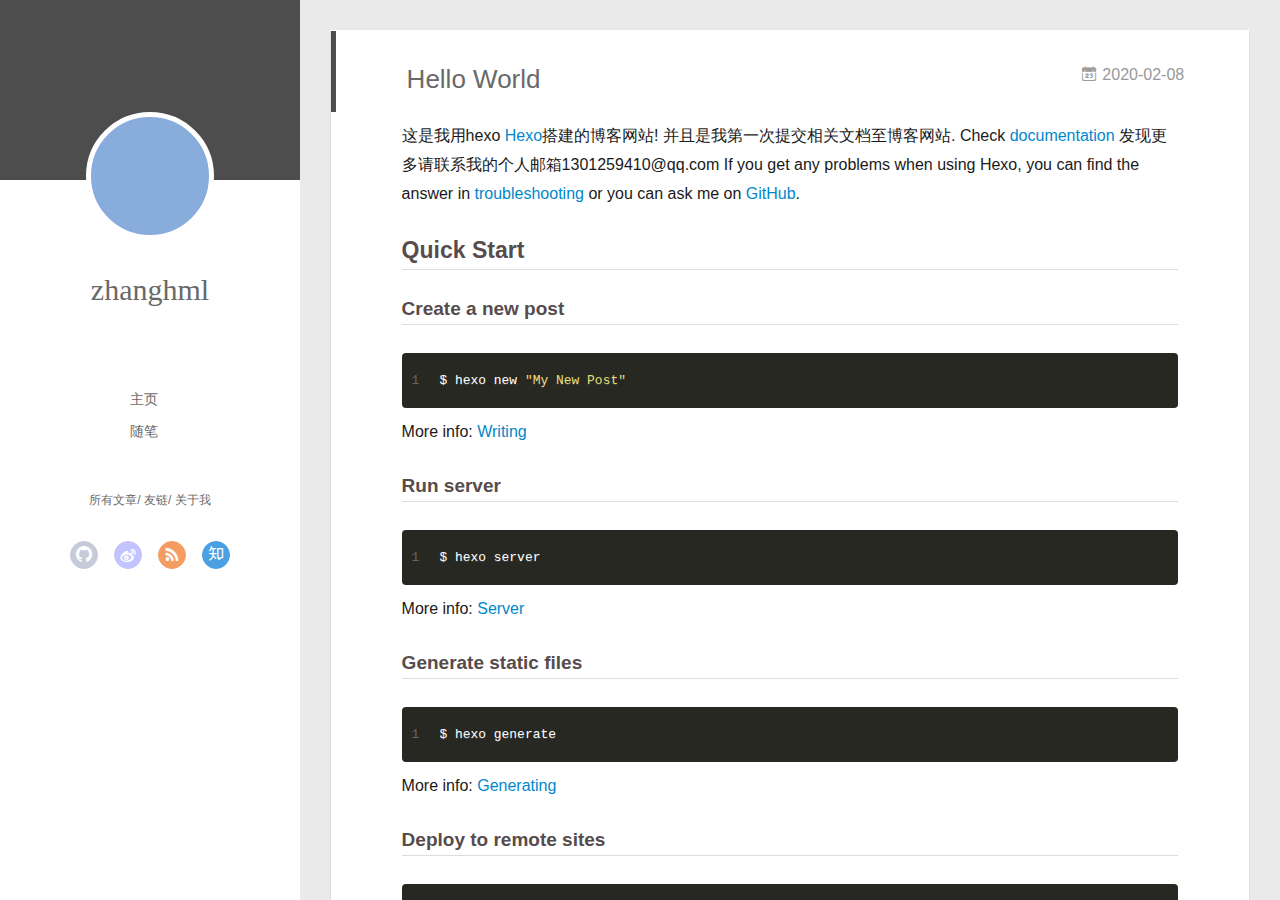
==== commit 8794e37c: "Site updated: 2020-02-08 14:15:10" ====
--- a/index.html
+++ b/index.html
@@ -172,7 +172,7 @@
     
     <div class="article-entry" itemprop="articleBody">
       
-        <p>Welcome to <a href="https://hexo.io/" target="_blank" rel="noopener">Hexo</a>! This is your very first post. Check <a href="https://hexo.io/docs/" target="_blank" rel="noopener">documentation</a> for more info. If you get any problems when using Hexo, you can find the answer in <a href="https://hexo.io/docs/troubleshooting.html" target="_blank" rel="noopener">troubleshooting</a> or you can ask me on <a href="https://github.com/hexojs/hexo/issues" target="_blank" rel="noopener">GitHub</a>.</p>
+        <p>这是我用hexo <a href="https://hexo.io/" target="_blank" rel="noopener">Hexo</a>搭建的博客网站! 并且是我第一次提交相关文档至博客网站. Check <a href="https://hexo.io/docs/" target="_blank" rel="noopener">documentation</a> 发现更多请联系我的个人邮箱1301259410@qq.com If you get any problems when using Hexo, you can find the answer in <a href="https://hexo.io/docs/troubleshooting.html" target="_blank" rel="noopener">troubleshooting</a> or you can ask me on <a href="https://github.com/hexojs/hexo/issues" target="_blank" rel="noopener">GitHub</a>.</p>
 <h2 id="Quick-Start"><a href="#Quick-Start" class="headerlink" title="Quick Start"></a>Quick Start</h2><h3 id="Create-a-new-post"><a href="#Create-a-new-post" class="headerlink" title="Create a new post"></a>Create a new post</h3><figure class="highlight bash"><table><tr><td class="gutter"><pre><span class="line">1</span><br></pre></td><td class="code"><pre><span class="line">$ hexo new <span class="string">"My New Post"</span></span><br></pre></td></tr></table></figure>
 
 <p>More info: <a href="https://hexo.io/docs/writing.html" target="_blank" rel="noopener">Writing</a></p>
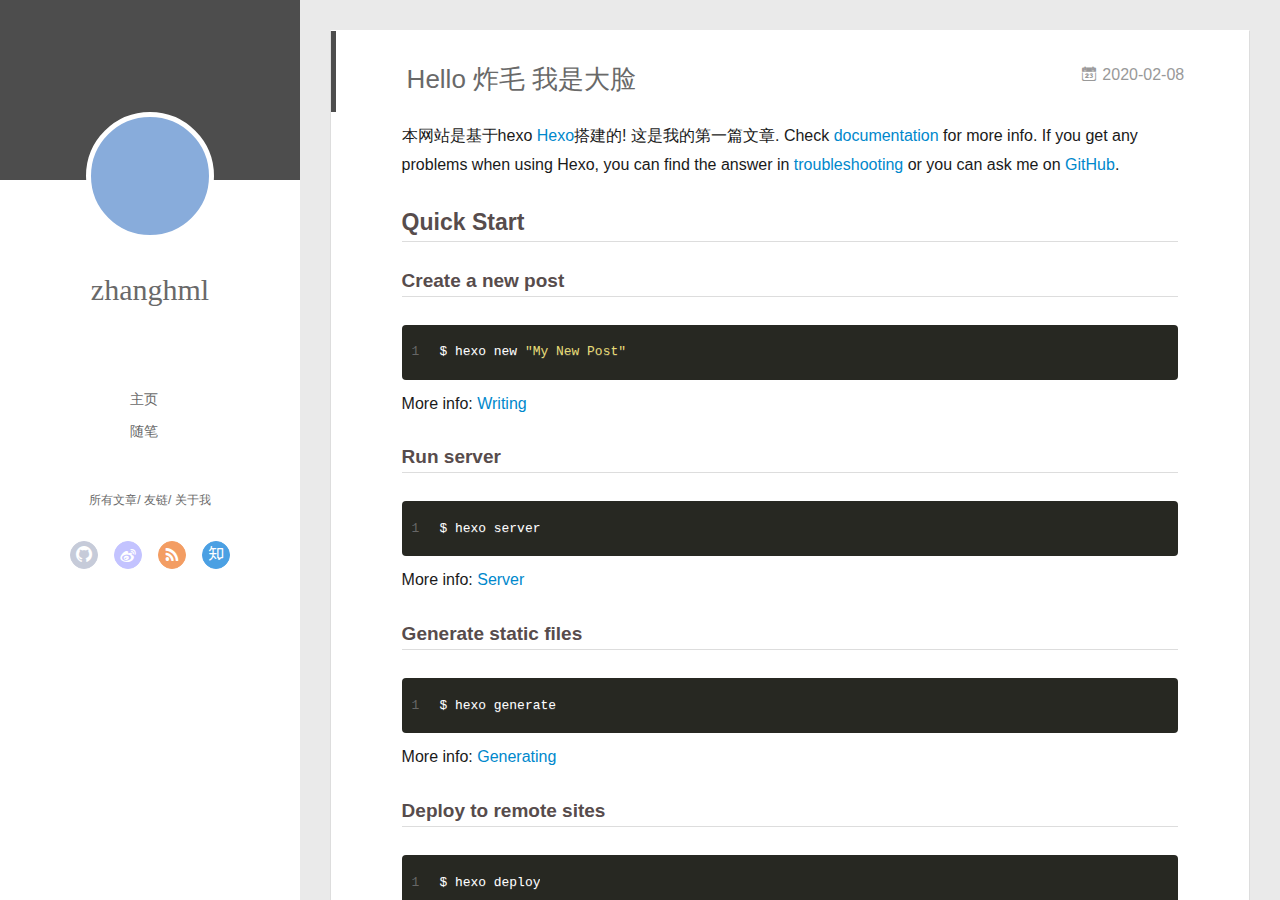
==== commit 76a6f136: "Site updated: 2020-02-08 16:07:27" ====
--- a/index.html
+++ b/index.html
@@ -6,7 +6,7 @@
   <meta name="renderer" content="webkit">
   <meta http-equiv="X-UA-Compatible" content="IE=edge" >
   <link rel="dns-prefetch" href="http://yoursite.com">
-  <title>我的博客网站</title>
+  <title>大脸的博客网站</title>
   <meta name="viewport" content="width=device-width, initial-scale=1, maximum-scale=1">
   <meta property="og:type" content="website">
 <meta property="og:title" content="我的博客网站">
@@ -159,7 +159,7 @@
         
   
     <h1 itemprop="name">
-      <a class="article-title" href="/2020/02/08/hello-world/">Hello World</a>
+      <a class="article-title" href="/2020/02/08/hello-world/">Hello 炸毛 我是大脸</a>
     </h1>
   
 
@@ -172,7 +172,7 @@
     
     <div class="article-entry" itemprop="articleBody">
       
-        <p>这是我用hexo <a href="https://hexo.io/" target="_blank" rel="noopener">Hexo</a>搭建的博客网站! 并且是我第一次提交相关文档至博客网站. Check <a href="https://hexo.io/docs/" target="_blank" rel="noopener">documentation</a> 发现更多请联系我的个人邮箱1301259410@qq.com If you get any problems when using Hexo, you can find the answer in <a href="https://hexo.io/docs/troubleshooting.html" target="_blank" rel="noopener">troubleshooting</a> or you can ask me on <a href="https://github.com/hexojs/hexo/issues" target="_blank" rel="noopener">GitHub</a>.</p>
+        <p>本网站是基于hexo <a href="https://hexo.io/" target="_blank" rel="noopener">Hexo</a>搭建的! 这是我的第一篇文章. Check <a href="https://hexo.io/docs/" target="_blank" rel="noopener">documentation</a> for more info. If you get any problems when using Hexo, you can find the answer in <a href="https://hexo.io/docs/troubleshooting.html" target="_blank" rel="noopener">troubleshooting</a> or you can ask me on <a href="https://github.com/hexojs/hexo/issues" target="_blank" rel="noopener">GitHub</a>.</p>
 <h2 id="Quick-Start"><a href="#Quick-Start" class="headerlink" title="Quick Start"></a>Quick Start</h2><h3 id="Create-a-new-post"><a href="#Create-a-new-post" class="headerlink" title="Create a new post"></a>Create a new post</h3><figure class="highlight bash"><table><tr><td class="gutter"><pre><span class="line">1</span><br></pre></td><td class="code"><pre><span class="line">$ hexo new <span class="string">"My New Post"</span></span><br></pre></td></tr></table></figure>
 
 <p>More info: <a href="https://hexo.io/docs/writing.html" target="_blank" rel="noopener">Writing</a></p>
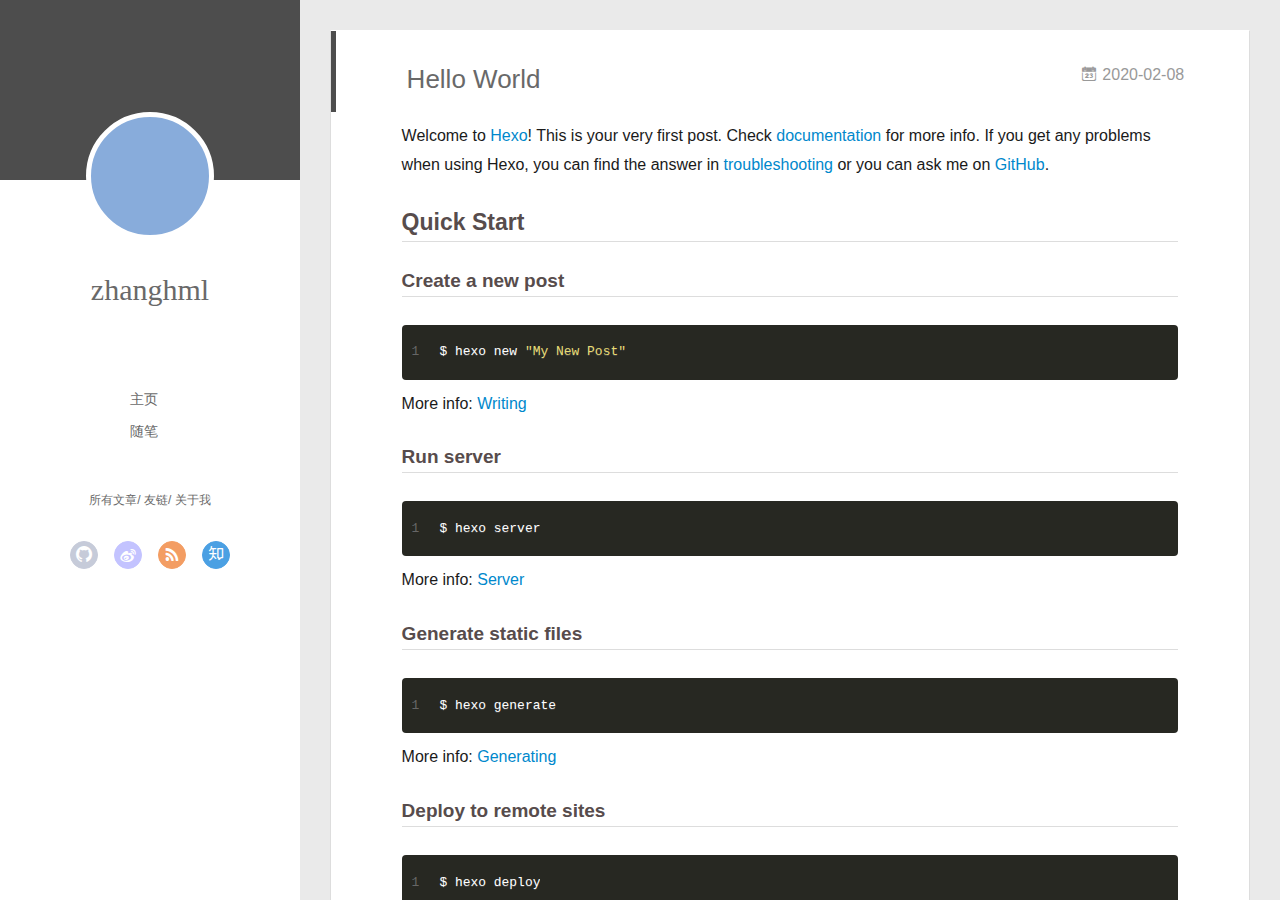
==== commit 7a2a58b7: "Site updated: 2020-02-08 16:19:37" ====
--- a/index.html
+++ b/index.html
@@ -6,7 +6,7 @@
   <meta name="renderer" content="webkit">
   <meta http-equiv="X-UA-Compatible" content="IE=edge" >
   <link rel="dns-prefetch" href="http://yoursite.com">
-  <title>大脸的博客网站</title>
+  <title>我的博客网站</title>
   <meta name="viewport" content="width=device-width, initial-scale=1, maximum-scale=1">
   <meta property="og:type" content="website">
 <meta property="og:title" content="我的博客网站">
@@ -159,7 +159,7 @@
         
   
     <h1 itemprop="name">
-      <a class="article-title" href="/2020/02/08/hello-world/">Hello 炸毛 我是大脸</a>
+      <a class="article-title" href="/2020/02/08/hello-world/">Hello World</a>
     </h1>
   
 
@@ -172,7 +172,7 @@
     
     <div class="article-entry" itemprop="articleBody">
       
-        <p>本网站是基于hexo <a href="https://hexo.io/" target="_blank" rel="noopener">Hexo</a>搭建的! 这是我的第一篇文章. Check <a href="https://hexo.io/docs/" target="_blank" rel="noopener">documentation</a> for more info. If you get any problems when using Hexo, you can find the answer in <a href="https://hexo.io/docs/troubleshooting.html" target="_blank" rel="noopener">troubleshooting</a> or you can ask me on <a href="https://github.com/hexojs/hexo/issues" target="_blank" rel="noopener">GitHub</a>.</p>
+        <p>Welcome to <a href="https://hexo.io/" target="_blank" rel="noopener">Hexo</a>! This is your very first post. Check <a href="https://hexo.io/docs/" target="_blank" rel="noopener">documentation</a> for more info. If you get any problems when using Hexo, you can find the answer in <a href="https://hexo.io/docs/troubleshooting.html" target="_blank" rel="noopener">troubleshooting</a> or you can ask me on <a href="https://github.com/hexojs/hexo/issues" target="_blank" rel="noopener">GitHub</a>.</p>
 <h2 id="Quick-Start"><a href="#Quick-Start" class="headerlink" title="Quick Start"></a>Quick Start</h2><h3 id="Create-a-new-post"><a href="#Create-a-new-post" class="headerlink" title="Create a new post"></a>Create a new post</h3><figure class="highlight bash"><table><tr><td class="gutter"><pre><span class="line">1</span><br></pre></td><td class="code"><pre><span class="line">$ hexo new <span class="string">"My New Post"</span></span><br></pre></td></tr></table></figure>
 
 <p>More info: <a href="https://hexo.io/docs/writing.html" target="_blank" rel="noopener">Writing</a></p>
